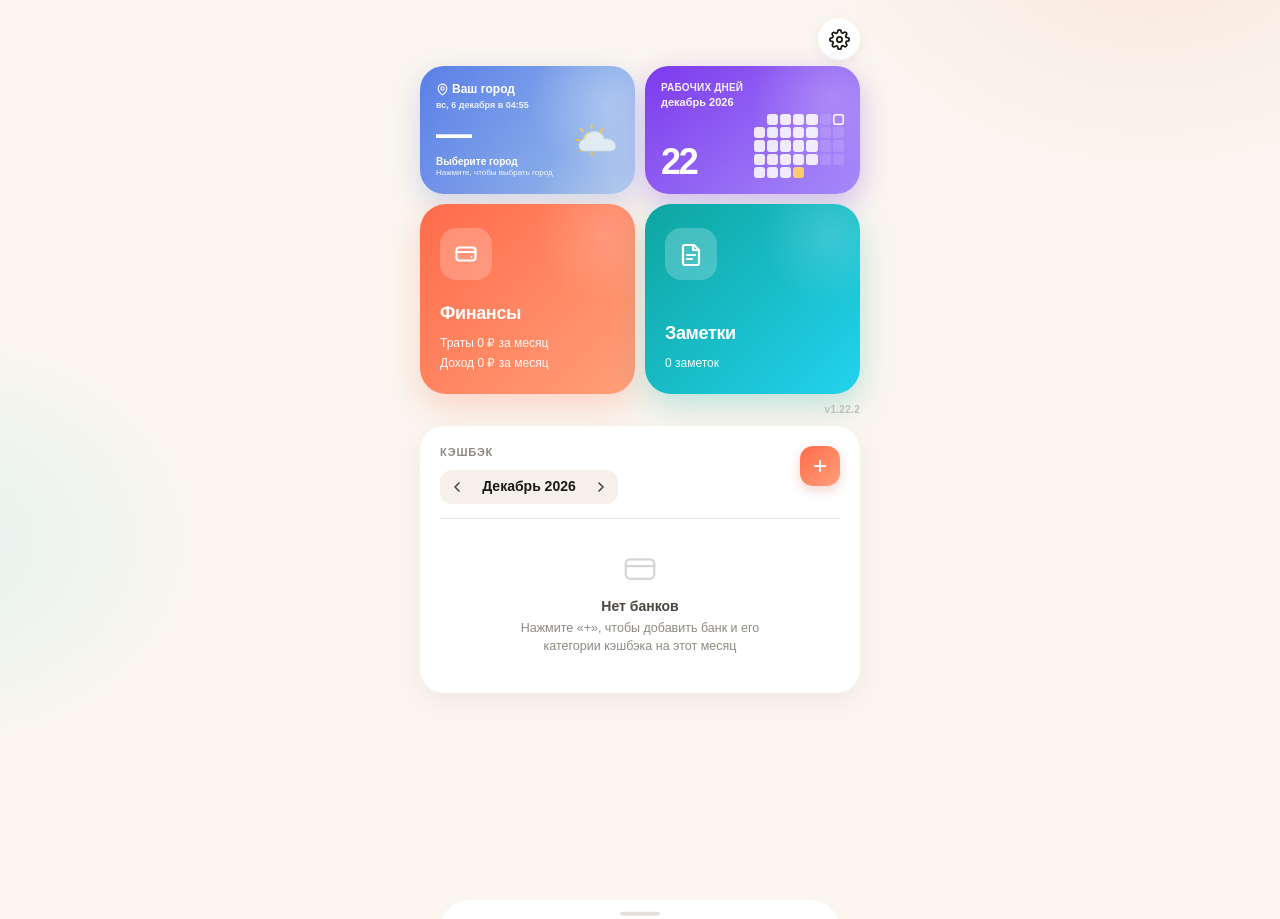
==== index.html @ 4e94fa94 "Переключать размер карточки одной кнопкой" ====
<!DOCTYPE html>
<html lang="ru">
<head>
  <meta charset="UTF-8">
  <link rel="stylesheet" href="app-access.css">
  <script src="app-access.js"></script>
  <meta name="viewport" content="width=device-width, initial-scale=1.0">
  <meta name="theme-color" content="#F6F3EE">
  <script>
    (function () {
      try {
        if (localStorage.getItem('expense-tracker-theme') === 'dark') {
          document.documentElement.setAttribute('data-theme', 'dark');
          var meta = document.querySelector('meta[name="theme-color"]');
          if (meta) {
            meta.setAttribute('content', '#141311');
          }
        }
      } catch (error) {}
    })();
  </script>
  <meta name="apple-mobile-web-app-capable" content="yes">
  <meta name="apple-mobile-web-app-status-bar-style" content="default">
  <meta name="apple-mobile-web-app-title" content="Расходы">
  <meta
    name="description"
    content="Локальный офлайн-трекер доходов и расходов: категории, статистика, быстрые шаблоны и резервные копии."
  >
  <title>Мои расходы</title>
  <link rel="icon" href="./icons/icon.svg" type="image/svg+xml">
  <link rel="icon" href="./icons/icon-192.png" type="image/png" sizes="192x192">
  <link rel="apple-touch-icon" href="./icons/apple-touch-icon.png">
  <link rel="manifest" href="./manifest.json">
  <link rel="stylesheet" href="styles.css">
  <link rel="stylesheet" href="styles-modern.css">
  <link rel="stylesheet" href="styles-preview.css">
  <link rel="stylesheet" href="weather.css">
  <link rel="stylesheet" href="notes.css">
  <link rel="stylesheet" href="cashback.css">
  <link rel="stylesheet" href="calendar.css">
  <link rel="stylesheet" href="update-banner.css">
  <script src="ru-work-calendar.js" defer></script>
  <script src="weather.js" defer></script>
  <script src="app.js" defer></script>
  <script src="notes.js" defer></script>
  <script src="cashback.js" defer></script>
  <script src="calendar.js" defer></script>
  <script src="update-banner.js" defer></script>
</head>
<body>
  <svg class="svg-sprite" aria-hidden="true" focusable="false">
    <symbol id="i-home" viewBox="0 0 24 24">
      <path d="M3 10.8 12 3l9 7.8"/>
      <path d="M5.5 9.5V20h13V9.5"/>
      <path d="M9.5 20v-5.5h5V20"/>
    </symbol>
    <symbol id="i-list" viewBox="0 0 24 24">
      <path d="M9 6h11M9 12h11M9 18h11"/>
      <path d="M4 6h.01M4 12h.01M4 18h.01"/>
    </symbol>
    <symbol id="i-chart" viewBox="0 0 24 24">
      <path d="M3 20V12M9 20V5M15 20v-8M21 20H3"/>
    </symbol>
    <symbol id="i-settings" viewBox="0 0 24 24">
      <path d="M4 7h16M4 17h16"/>
      <circle cx="9" cy="7" r="2.3"/>
      <circle cx="15" cy="17" r="2.3"/>
    </symbol>
    <symbol id="i-pencil" viewBox="0 0 24 24">
      <path d="M4 20h4L18.5 9.5a2.83 2.83 0 0 0-4-4L4 16v4Z"/>
      <path d="m13.5 6.5 4 4"/>
    </symbol>
    <symbol id="i-trash" viewBox="0 0 24 24">
      <path d="M4 7h16M9 7V5h6v2M6.5 7 7.5 20h9L17.5 7"/>
      <path d="M10 11v5M14 11v5"/>
    </symbol>
    <symbol id="i-plus" viewBox="0 0 24 24">
      <path d="M12 5v14M5 12h14"/>
    </symbol>
    <symbol id="i-x" viewBox="0 0 24 24">
      <path d="m6 6 12 12M18 6 6 18"/>
    </symbol>
    <symbol id="i-check" viewBox="0 0 24 24">
      <path d="m5 12 4 4L19 6"/>
    </symbol>
    <symbol id="i-download" viewBox="0 0 24 24">
      <path d="M12 4v11M7 10l5 5 5-5M5 20h14"/>
    </symbol>
    <symbol id="i-upload" viewBox="0 0 24 24">
      <path d="M12 20V9M7 14l5-5 5 5M5 4h14"/>
    </symbol>
    <symbol id="i-code" viewBox="0 0 24 24">
      <path d="m8 8-3 4 3 4M16 8l3 4-3 4M13 6l-2 12"/>
    </symbol>
    <symbol id="i-sheet" viewBox="0 0 24 24">
      <rect x="4" y="4" width="16" height="16" rx="2"/>
      <path d="M4 10h16M10 4v16"/>
    </symbol>
    <symbol id="i-document" viewBox="0 0 24 24">
      <path d="M14 3H6.5A1.5 1.5 0 0 0 5 4.5v15A1.5 1.5 0 0 0 6.5 21h11a1.5 1.5 0 0 0 1.5-1.5V8l-5-5Z"/>
      <path d="M14 3v5h5M8.5 13h7M8.5 17h5"/>
    </symbol>
    <symbol id="i-sliders" viewBox="0 0 24 24">
      <path d="M4 7h16M4 17h16"/>
      <circle cx="9" cy="7" r="2.1"/>
      <circle cx="16" cy="17" r="2.1"/>
    </symbol>
    <symbol id="i-tags" viewBox="0 0 24 24">
      <path d="M3 11V4.5A1.5 1.5 0 0 1 4.5 3H11l10 10-8 8L3 11Z"/>
      <circle cx="7.5" cy="7.5" r="1.1"/>
    </symbol>
    <symbol id="i-zap" viewBox="0 0 24 24">
      <path d="m13 2-8 12h6l-1 8 8-12h-6l1-8Z"/>
    </symbol>
    <symbol id="i-shield" viewBox="0 0 24 24">
      <path d="M12 3 5 6v5c0 4.6 3 8.3 7 10 4-1.7 7-5.4 7-10V6l-7-3Z"/>
      <path d="m9 12 2 2 4-4"/>
    </symbol>
    <symbol id="i-scale" viewBox="0 0 24 24">
      <path d="M12 4v16M7 20h10M5 7h14"/>
      <path d="M5 7 2.5 13h5L5 7ZM19 7l-2.5 6h5L19 7Z"/>
    </symbol>
    <symbol id="i-arrow-right" viewBox="0 0 24 24">
      <path d="M5 12h14M14 7l5 5-5 5"/>
    </symbol>
    <symbol id="i-chevron-up" viewBox="0 0 24 24">
      <path d="m6 15 6-6 6 6"/>
    </symbol>
    <symbol id="i-chevron-down" viewBox="0 0 24 24">
      <path d="m6 9 6 6 6-6"/>
    </symbol>
    <symbol id="i-power" viewBox="0 0 24 24">
      <path d="M12 3v9M6.3 6.4a8 8 0 1 0 11.4 0"/>
    </symbol>
    <symbol id="i-fingerprint" viewBox="0 0 24 24">
      <path d="M12 11a3 3 0 0 0-3 3v2"/>
      <path d="M12 6a8 8 0 0 0-8 8"/>
      <path d="M20 14a8 8 0 0 0-4-6.9"/>
      <path d="M15 21a12 12 0 0 0 .5-3 3.5 3.5 0 0 0-7 0c0 1 .1 2 .4 3"/>
      <path d="M4.6 9A9 9 0 0 1 18 7.3"/>
    </symbol>
    <symbol id="i-search" viewBox="0 0 24 24">
      <circle cx="10.5" cy="10.5" r="6.5"/>
      <path d="m16 16 4 4"/>
    </symbol>
    <symbol id="i-calendar" viewBox="0 0 24 24">
      <rect x="3" y="5" width="18" height="16" rx="3"/>
      <path d="M8 3v4M16 3v4M3 10h18"/>
    </symbol>
  </svg>

  <div id="app" class="app">
    <section data-tab="hub" class="tab-panel hub-screen" id="tab-hub" aria-label="Общий хаб">
      <div class="hub-wrap">
        <div class="hub-topbar">
          <button class="hub-settings-btn" id="hubSettingsBtn" type="button" aria-label="Настройки" title="Настройки">
            <svg viewBox="0 0 24 24" fill="none" stroke="currentColor" stroke-width="2" stroke-linecap="round" stroke-linejoin="round">
              <circle cx="12" cy="12" r="3"/>
              <path d="M19.4 15a1.65 1.65 0 0 0 .33 1.82l.06.06a2 2 0 1 1-2.83 2.83l-.06-.06a1.65 1.65 0 0 0-1.82-.33 1.65 1.65 0 0 0-1 1.51V21a2 2 0 1 1-4 0v-.09a1.65 1.65 0 0 0-1-1.51 1.65 1.65 0 0 0-1.82.33l-.06.06a2 2 0 1 1-2.83-2.83l.06-.06a1.65 1.65 0 0 0 .33-1.82 1.65 1.65 0 0 0-1.51-1H3a2 2 0 1 1 0-4h.09a1.65 1.65 0 0 0 1.51-1 1.65 1.65 0 0 0-.33-1.82l-.06-.06a2 2 0 1 1 2.83-2.83l.06.06a1.65 1.65 0 0 0 1.82.33h.01a1.65 1.65 0 0 0 1-1.51V3a2 2 0 1 1 4 0v.09a1.65 1.65 0 0 0 1 1.51h.01a1.65 1.65 0 0 0 1.82-.33l.06-.06a2 2 0 1 1 2.83 2.83l-.06.06a1.65 1.65 0 0 0-.33 1.82v.01a1.65 1.65 0 0 0 1.51 1H21a2 2 0 1 1 0 4h-.09a1.65 1.65 0 0 0-1.51 1z"/>
            </svg>
          </button>
        </div>

        <div class="hub-bento hub-widgets" aria-label="Виджеты">
          <div id="hub-weather" class="hub-weather" data-card-id="widget-weather" data-card-name="Виджет «Погода»" role="button" tabindex="0" aria-haspopup="dialog" aria-label="Погода. Выбрать местоположение">
            <div class="weather-heading">
              <svg class="weather-pin" viewBox="0 0 24 24" fill="none" stroke="currentColor" stroke-width="2" aria-hidden="true"><path d="M20 10c0 6-8 12-8 12S4 16 4 10a8 8 0 1 1 16 0Z"/><circle cx="12" cy="10" r="3"/></svg>
              <span id="weather-city">Выбрать город</span>
            </div>
            <div id="weather-date" class="weather-date"></div>
            <div class="weather-bottom">
              <div class="weather-reading"><div id="weather-temp" class="weather-temp">—°</div><div id="weather-condition" class="weather-condition">Настроить погоду</div></div>
              <div id="weather-icon" class="weather-icon" aria-hidden="true"></div>
            </div>
            <span id="weather-status" class="weather-status" role="status"></span>
          </div>
        <div
          class="hub-widget"
          id="hub-widget"
          data-card-id="widget-days"
          data-card-name="Виджет «Рабочих дней»"
          role="button"
          tabindex="0"
          aria-haspopup="dialog"
          aria-label="Рабочие дни. Открыть календарь событий"
          title="Открыть календарь"
          aria-live="polite"
        >
          <div class="hub-widget-head">
            <div class="hub-widget-lbl">Рабочих дней</div>
            <div id="hub-widget-month" class="hub-widget-month">октябрь 2026</div>
          </div>
          <div class="hub-widget-body">
            <div id="hub-widget-count" class="hub-widget-num">22</div>
            <div id="hub-widget-calendar" class="hub-cal-grid" aria-hidden="true"></div>
          </div>
        </div>

        </div>

        <div class="hub-bento hub-apps" aria-label="Приложения">
          <button id="hub-finance" class="hub-app hub-app-finance" type="button" data-card-id="app-finance" data-card-name="Приложение «Финансы»" aria-label="Открыть приложение Финансы">
            <div class="hub-app-icon">
              <svg viewBox="0 0 24 24" fill="none" stroke-width="2.2" stroke-linecap="round" stroke-linejoin="round">
                <rect x="2.5" y="5.5" width="19" height="13" rx="3"/>
                <path d="M2.5 10h19"/>
                <circle cx="17.5" cy="15" r="1" fill="currentColor" stroke="none"/>
              </svg>
            </div>
            <div class="hub-app-info">
              <div class="hub-app-name">Финансы</div>
              <div class="hub-app-stat" id="hub-finance-expense">Траты — ₽ за месяц</div>
              <div class="hub-app-stat" id="hub-finance-income">Доход — ₽ за месяц</div>
            </div>
          </button>

          <button id="hub-notes" class="hub-app hub-app-notes" type="button" data-card-id="app-notes" data-card-name="Приложение «Заметки»" aria-label="Открыть приложение Заметки">
            <div class="hub-app-icon">
              <svg viewBox="0 0 24 24" fill="none" stroke-width="2.2" stroke-linecap="round" stroke-linejoin="round">
                <path d="M6 3h9l5 5v13a2 2 0 0 1-2 2H6a2 2 0 0 1-2-2V5a2 2 0 0 1 2-2z"/>
                <path d="M14 3v5h5"/>
                <path d="M8 13h8M8 17h5"/>
              </svg>
            </div>
            <div class="hub-app-info">
              <div class="hub-app-name">Заметки</div>
              <div class="hub-app-stat" id="hub-notes-stat">0 заметок</div>
            </div>
          </button>
        </div>

        <div class="hub-version" id="hub-version">v1.22.2</div>

        <section class="cashback-widget" id="cashbackWidget" data-card-id="widget-cashback" data-card-name="Виджет «Кэшбэк»" aria-labelledby="cashbackTitle">
          <div class="cb-head">
            <div class="cb-head-left">
              <h2 class="cb-lbl" id="cashbackTitle">Кэшбэк</h2>
              <div class="cb-month-nav">
                <button class="cb-month-btn" type="button" id="cbPrevMonth" aria-label="Предыдущий месяц">
                  <svg viewBox="0 0 24 24"><path d="M15 18l-6-6 6-6"/></svg>
                </button>
                <div class="cb-month" id="cbMonthLabel" aria-live="polite">Октябрь 2026</div>
                <button class="cb-month-btn" type="button" id="cbNextMonth" aria-label="Следующий месяц">
                  <svg viewBox="0 0 24 24"><path d="M9 18l6-6-6-6"/></svg>
                </button>
              </div>
            </div>
            <button class="cb-add-btn" type="button" id="cbAddBank" aria-label="Добавить банк" title="Добавить банк">
              <svg viewBox="0 0 24 24"><line x1="12" y1="5" x2="12" y2="19"/><line x1="5" y1="12" x2="19" y2="12"/></svg>
            </button>
          </div>
          <div class="cb-list" id="cbList"></div>
        </section>
      </div>
    </section>

    <header class="sticky-top">
      <div class="ph">
        <button
          id="finance-exit"
          class="hub-back"
          type="button"
          aria-label="Вернуться в хаб"
          title="В хаб"
        >
          <svg class="icon" aria-hidden="true" focusable="false"><use href="#i-arrow-right"></use></svg>
        </button>
        <div class="ph-copy">
          <div class="ph-date" id="header-date">Сегодня</div>
          <h1 class="ph-title" id="view-title">Мои расходы</h1>
        </div>
        <button
          id="header-avatar"
          class="avatar"
          type="button"
          aria-label="Открыть настройки"
          title="Настройки"
        >₽</button>
      </div>

      <nav class="fnav" aria-label="Основная навигация">
        <button type="button" class="fnav-button is-active" data-tab-target="home" aria-current="page">
          <svg viewBox="0 0 24 24"><path d="M3 9l9-7 9 7v11a2 2 0 0 1-2 2H5a2 2 0 0 1-2-2z"/><polyline points="9 22 9 12 15 12 15 22"/></svg>
          Главная
        </button>
        <button type="button" class="fnav-button" data-tab-target="history">
          <svg viewBox="0 0 24 24"><circle cx="12" cy="12" r="10"/><polyline points="12 6 12 12 16 14"/></svg>
          История
        </button>
        <button type="button" class="fnav-button" data-tab-target="stats">
          <svg viewBox="0 0 24 24"><path d="M5 20V10M12 20V4M19 20v-6"/></svg>
          Статистика
        </button>
        <button type="button" class="fnav-button" data-tab-target="settings">
          <svg viewBox="0 0 24 24"><path d="M4 4h6v6H4zM14 4h6v6h-6zM4 14h6v6H4zM14 14h6v6h-6z"/></svg>
          Категории
        </button>
      </nav>
    </header>

    <nav class="bottom-nav" aria-label="Основная навигация">
      <button class="nav-btn is-active" id="nav-home" data-tab-target="home" aria-current="page">
        <svg viewBox="0 0 24 24"><path d="M3 9l9-7 9 7v11a2 2 0 0 1-2 2H5a2 2 0 0 1-2-2z"/><polyline points="9 22 9 12 15 12 15 22"/></svg>
        Главная
      </button>
      <button class="nav-btn" id="nav-history" data-tab-target="history">
        <svg viewBox="0 0 24 24"><circle cx="12" cy="12" r="10"/><polyline points="12 6 12 12 16 14"/></svg>
        История
      </button>
      <button class="nav-btn" id="nav-stats" data-tab-target="stats">
        <svg viewBox="0 0 24 24"><path d="M5 20V10M12 20V4M19 20v-6"/></svg>
        Статистика
      </button>
      <button class="nav-btn" id="nav-categories" data-tab-target="settings">
        <svg viewBox="0 0 24 24"><path d="M4 4h6v6H4zM14 4h6v6h-6zM4 14h6v6H4zM14 14h6v6h-6z"/></svg>
        Категории
      </button>
    </nav>

    <p id="app-error" class="app-error" role="alert" hidden></p>

    <main class="views">
      <section data-tab="home" class="tab-panel" id="tab-home">
        <section id="backup-banner" class="backup-banner" aria-label="Напоминание о резервной копии" hidden>
          <p id="backup-banner-text" class="backup-banner-text"></p>
          <div class="backup-banner-actions">
            <button
              id="backup-banner-export"
              class="icon-button icon-button--compact backup-banner-export"
              type="button"
              aria-label="Экспорт JSON"
              title="Экспорт JSON"
              data-tooltip="Экспорт JSON"
            >
              <svg class="icon" aria-hidden="true" focusable="false"><use href="#i-download"></use></svg>
            </button>
            <button
              id="backup-banner-hide"
              class="icon-button icon-button--compact backup-banner-close"
              type="button"
              aria-label="Скрыть до завтра"
              title="Скрыть до завтра"
              data-tooltip="Скрыть до завтра"
            >
              <svg class="icon" aria-hidden="true" focusable="false"><use href="#i-x"></use></svg>
            </button>
          </div>
        </section>

        <section id="spend-nudge" class="spend-nudge" aria-label="Напоминание внести траты" hidden>
          <p id="spend-nudge-text" class="spend-nudge-text"></p>
          <div class="spend-nudge-actions">
            <button
              id="spend-nudge-open"
              class="icon-button icon-button--compact icon-button--soft spend-nudge-open"
              type="button"
              aria-label="Открыть форму"
              title="Открыть форму"
              data-tooltip="Открыть форму"
            >
              <svg class="icon" aria-hidden="true" focusable="false"><use href="#i-plus"></use></svg>
            </button>
            <button
              id="spend-nudge-hide"
              class="icon-button icon-button--compact spend-nudge-hide"
              type="button"
              aria-label="Скрыть на сегодня"
              title="Скрыть на сегодня"
              data-tooltip="Скрыть на сегодня"
            >
              <svg class="icon" aria-hidden="true" focusable="false"><use href="#i-x"></use></svg>
            </button>
          </div>
        </section>

        <section class="hero home-balance" aria-labelledby="balance-title" aria-live="polite">
          <div class="hero-top">
            <span id="balance-title" class="hero-lbl">Текущий баланс</span>
            <button
              id="edit-balance"
              class="hero-edit"
              type="button"
              aria-label="Изменить начальный баланс"
              title="Изменить начальный баланс"
            >
              <svg viewBox="0 0 24 24" fill="none" stroke="currentColor" stroke-width="2.5" stroke-linecap="round" stroke-linejoin="round" style="width:12px;height:12px"><path d="M12 20h9"></path><path d="M16.5 3.5a2.121 2.121 0 0 1 3 3L7 19l-4 1 1-4L16.5 3.5z"></path></svg>
              Задать
            </button>
          </div>
          <strong id="balance-value" class="hero-num">0 <span class="cur">₽</span></strong>
          <p id="balance-hint" class="hero-hint">Задайте начальный баланс</p>
          <div id="today-line" class="hero-trend"></div>
          <div class="balance-split">
            <div class="split-item">
              <div class="lbl">Доход</div>
              <div class="val" id="balance-income">+0 ₽</div>
            </div>
            <div class="split-item">
              <div class="lbl">Расход</div>
              <div class="val" id="balance-expense">−0 ₽</div>
            </div>
          </div>
        </section>

        <div class="metrics" aria-label="Показатели месяца">
          <button
            class="metric primary"
            id="metric-expenses-card"
            type="button"
            aria-label="Открыть анализ расходов"
          >
            <span class="metric-lbl">Расходы</span>
            <strong class="metric-val" id="metric-expenses-value">0 ₽</strong>
            <span class="metric-sub" id="metric-expenses-sub">за этот месяц</span>
          </button>

          <button
            class="metric dark"
            id="metric-income-card"
            type="button"
            aria-label="Открыть анализ доходов"
          >
            <span class="metric-lbl">Доходы</span>
            <strong class="metric-val" id="metric-income-value">0 ₽</strong>
            <span class="metric-sub">за этот месяц</span>
          </button>
        </div>

        <section class="quick-templates-section" aria-labelledby="quick-templates-title">
          <div class="feed-head">
            <h2 id="quick-templates-title">Быстрый ввод</h2>
          </div>
          <div class="quick-templates-wrap">
            <div
              id="quick-templates"
              class="quick-templates"
              aria-label="Быстрые шаблоны"
            ></div>
            <button
              id="quick-template-manage"
              class="quick-template-manage"
              type="button"
              aria-label="Управление шаблонами"
              title="Управление шаблонами"
              data-tooltip="Управление шаблонами"
              hidden
            >
              <svg class="icon" aria-hidden="true" focusable="false"><use href="#i-sliders"></use></svg>
            </button>
          </div>
        </section>

        <section id="home-last-operations" class="home-last" aria-labelledby="home-last-title" hidden>
          <div class="feed-head">
            <h2 id="home-last-title">Последние</h2>
            <button
              id="home-show-all"
              class="link-button"
              type="button"
            >Все →</button>
          </div>
          <div id="home-last-list" class="home-last-list"></div>
        </section>
      </section>

      <section data-tab="history" class="tab-panel" id="tab-history" hidden>
        <div class="history-toolbar">
          <div class="search" role="search">
            <svg class="icon" aria-hidden="true" focusable="false"><use href="#i-search"></use></svg>
            <input
              id="expense-search"
              type="search"
              placeholder="Поиск по операциям"
              aria-label="Поиск по операциям"
              autocomplete="off"
            >
          </div>

          <div class="history-filterbar">
            <div class="filters" role="group" aria-label="Тип операций">
              <button type="button" class="filter is-active" data-history-type="all" aria-pressed="true">Все</button>
              <button type="button" class="filter" data-history-type="expense" aria-pressed="false">Расходы</button>
              <button type="button" class="filter" data-history-type="income" aria-pressed="false">Доходы</button>
            </div>

            <details class="history-more">
              <summary class="filter filter--more">
                <svg class="icon" aria-hidden="true" focusable="false"><use href="#i-sliders"></use></svg>
                <span>Фильтры</span>
              </summary>
              <div class="history-more-body">
                <div class="field">
                  <label for="category-filter">Категория</label>
                  <select id="category-filter">
                    <option value="">Все категории</option>
                  </select>
                </div>
                <div class="field">
                  <label for="expense-sort">Сортировка</label>
                  <select id="expense-sort">
                    <option value="date-desc" selected>Сначала новые</option>
                    <option value="date-asc">Сначала старые</option>
                    <option value="amount-desc">Сумма: по убыванию</option>
                    <option value="amount-asc">Сумма: по возрастанию</option>
                  </select>
                </div>
              </div>
            </details>
          </div>
        </div>

        <div class="month-nav">
          <button class="month-btn" type="button" onclick="changeMonth(-1)" aria-label="Предыдущий месяц">
            <svg viewBox="0 0 24 24" fill="none" stroke="currentColor" stroke-width="2.5" stroke-linecap="round"><path d="M15 6l-6 6 6 6"/></svg>
          </button>
          <div class="month-lbl" id="history-month-label">Октябрь 2026</div>
          <button class="month-btn" type="button" onclick="changeMonth(1)" aria-label="Следующий месяц">
            <svg viewBox="0 0 24 24" fill="none" stroke="currentColor" stroke-width="2.5" stroke-linecap="round"><path d="M9 6l6 6-6 6"/></svg>
          </button>
        </div>

        <p id="empty-state" class="empty-state">Пока нет операций. Нажмите «+», чтобы добавить первую.</p>
        <div id="expense-list" class="expense-list"></div>
      </section>

      <section data-tab="stats" class="tab-panel" id="tab-stats" hidden>
        <p id="stats-tab-empty" class="empty-state" hidden>
          Нет данных. Добавьте операции на вкладке «Обзор».
        </p>

        <div id="stats-period-controls" class="stats-controls">
          <div class="stats-period-row">
            <div id="period-tabs" class="filters period-tabs stats-tabs" role="tablist" aria-label="Период статистики">
              <button
                type="button"
                class="filter period-tab stats-tab"
                data-period="week"
                role="tab"
                aria-selected="false"
                aria-controls="stats-panel"
              >Неделя</button>
              <button
                type="button"
                class="filter period-tab is-active"
                data-period="month"
                role="tab"
                aria-selected="true"
                aria-controls="stats-panel"
              >Месяц</button>
              <button
                type="button"
                class="filter period-tab stats-tab"
                data-period="year"
                role="tab"
                aria-selected="false"
                aria-controls="stats-panel"
              >Год</button>
              <button
                type="button"
                class="filter period-tab stats-tab"
                data-period="all"
                role="tab"
                aria-selected="false"
                aria-controls="stats-panel"
              >Всё</button>
            </div>

            <details class="custom-period-details history-more">
              <summary class="filter filter--more">
                <svg class="icon" aria-hidden="true" focusable="false"><use href="#i-calendar"></use></svg>
                <span>Свой период</span>
              </summary>

              <div class="history-more-body period-custom" aria-label="Произвольный период статистики">
                <label class="period-date-field">
                  <span>С</span>
                  <input id="custom-from" type="date" aria-label="Начало периода">
                </label>
                <label class="period-date-field">
                  <span>По</span>
                  <input id="custom-to" type="date" aria-label="Конец периода">
                </label>
                <div class="period-custom-actions">
                  <button id="custom-apply" class="secondary-button period-custom-button" type="button">Применить</button>
                  <button id="custom-reset" class="secondary-button period-custom-button" type="button">Сбросить</button>
                </div>
                <p id="custom-range-error" class="period-custom-error" role="alert" hidden></p>
              </div>
            </details>
          </div>
          <p id="stats-period-label" class="stats-period-label" hidden></p>
        </div>

        <div id="stats-panel" class="stats-panel" role="tabpanel" aria-label="Статистика за выбранный период">
          <section class="stats-hero" aria-live="polite">
            <div class="stats-lbl">Расходы за период</div>
            <div class="stats-num"><strong id="stats-expense">0 ₽</strong></div>
          </section>

          <div class="stats-mini-grid">
            <div class="stat-mini">
              <span class="metric-lbl">Доходы</span>
              <strong id="stats-income" class="stat-mini-value is-income">0 ₽</strong>
            </div>
            <div class="stat-mini">
              <span class="metric-lbl">Чистый поток</span>
              <strong id="stats-net" class="stat-mini-value is-income">0 ₽</strong>
            </div>
            <div class="stat-mini">
              <span class="metric-lbl">Средний день</span>
              <strong id="stats-avg" class="stat-mini-value">0 ₽</strong>
            </div>
            <div class="stat-mini stat-mini--forecast">
              <div id="month-forecast" class="month-forecast" hidden></div>
            </div>
          </div>

          <div class="chart-card">
            <div class="chart-title" id="bar-chart-title">Динамика за неделю</div>
            <div class="bar-chart" id="bar-chart"></div>
            <div class="chart-legend" aria-label="Легенда графика">
              <span class="chart-legend-item">
                <span class="chart-legend-swatch chart-legend-swatch--income" aria-hidden="true"></span>
                Доход
              </span>
              <span class="chart-legend-item">
                <span class="chart-legend-swatch chart-legend-swatch--expense" aria-hidden="true"></span>
                Расход
              </span>
            </div>
          </div>

          <div class="chart-card">
            <div class="chart-title">Расходы по категориям</div>
            <div class="pie-chart" id="pie-chart">
              <div class="pie-center">
                <div class="pie-center-lbl">Всего</div>
                <div class="pie-center-val" id="pie-total">0 ₽</div>
              </div>
            </div>
            <div class="pie-legend" id="pie-legend"></div>
          </div>

          <div class="stats-card stats-alltime" aria-live="polite">
            <h2 class="card-title">Итого за всё время</h2>
            <div class="total-row">
              <span class="total-label">Всего расходов</span>
              <strong id="total-expense" class="total-row-value is-expense">0 ₽</strong>
            </div>
            <div class="total-row">
              <span class="total-label">Всего доходов</span>
              <strong id="total-income" class="total-row-value is-income">0 ₽</strong>
            </div>
            <div class="total-row">
              <span class="total-label">Чистый поток</span>
              <strong id="total-net" class="total-row-value is-income">0 ₽</strong>
            </div>
          </div>

          <div class="stats-card stats-card--chart stats-card--balance">
            <h2 id="balance-chart-title" class="card-title">Баланс по дням</h2>
            <div id="stats-balance-chart" class="stats-chart stats-chart--balance"></div>
          </div>

          <div id="stats-comparison" class="stats-card stats-card--comparison" hidden></div>

          <div class="stats-card stats-card--categories">
            <div class="card-head">
              <h2 class="card-title">По категориям</h2>
            </div>

            <div id="stats-expense-group" class="stats-category-group" hidden>
              <h3 class="stats-label stats-label--expense">Расходы</h3>
              <ul id="stats-expense-categories" class="stats-categories"></ul>
            </div>

            <div id="stats-income-group" class="stats-category-group" hidden>
              <h3 class="stats-label stats-label--income">Доходы</h3>
              <ul id="stats-income-categories" class="stats-categories"></ul>
            </div>

            <p id="stats-empty" class="stats-empty">Нет данных за период</p>
          </div>
        </div>
      </section>

      <section data-tab="settings" class="tab-panel" id="tab-settings" hidden>
        <div class="settings-list">
          <section class="set-group" aria-labelledby="settings-balance-title">
            <h2 id="settings-balance-title" class="set-lbl">Финансы</h2>

            <div class="set set--split">
              <span class="set-ic" style="background:#FFE8E2" aria-hidden="true">💰</span>
              <button id="edit-initial-balance" class="set-main" type="button">
                <span class="set-name">Начальный баланс</span>
                <span class="set-sub">Стартовый остаток</span>
              </button>
              <strong id="initial-balance-value" class="set-val">0 ₽</strong>
              <button
                id="reconcile-balance"
                class="set-action"
                type="button"
                aria-label="Сверить баланс с реальностью"
                title="Сверить баланс"
              >
                <svg class="icon" aria-hidden="true" focusable="false"><use href="#i-scale"></use></svg>
              </button>
            </div>

            <button id="manage-categories" class="set" type="button">
              <span class="set-ic" style="background:#E6DEFF" aria-hidden="true">🏷️</span>
              <span class="set-body">
                <span class="set-name">Категории</span>
                <span class="set-sub">Расходы и доходы</span>
              </span>
              <span class="set-chev" aria-hidden="true">›</span>
            </button>

            <button id="manage-quick-templates" class="set" type="button">
              <span class="set-ic" style="background:#D6F5DF" aria-hidden="true">⚡</span>
              <span class="set-body">
                <span class="set-name">Быстрые шаблоны</span>
                <span class="set-sub">Частые операции в один тап</span>
              </span>
              <span class="set-chev" aria-hidden="true">›</span>
            </button>
          </section>

          <section class="set-group" aria-labelledby="settings-security-title">
            <h2 id="settings-security-title" class="set-lbl">Безопасность</h2>
            <button id="manage-security" class="set" type="button">
              <span class="set-ic" style="background:#FFE2CC" aria-hidden="true">🔒</span>
              <span class="set-body">
                <span class="set-name">PIN и биометрия</span>
                <span class="set-sub">Защита приложения при входе</span>
              </span>
              <span class="set-chev" aria-hidden="true">›</span>
            </button>
          </section>

          <section class="set-group" aria-labelledby="backup-title">
            <h2 id="backup-title" class="set-lbl">Данные</h2>
            <p class="backup-status" aria-live="polite">
              Последняя копия: <strong id="last-backup-value">никогда</strong>
            </p>

            <button id="export-json" class="set" type="button">
              <span class="set-ic" style="background:#E6DEFF" aria-hidden="true">
                <svg class="icon" aria-hidden="true" focusable="false"><use href="#i-code"></use></svg>
              </span>
              <span class="set-body">
                <span class="set-name">Экспорт JSON</span>
                <span class="set-sub">Полная резервная копия</span>
              </span>
              <span class="set-chev" aria-hidden="true">›</span>
            </button>

            <button id="export-csv" class="set" type="button">
              <span class="set-ic" style="background:#D6F5DF" aria-hidden="true">
                <svg class="icon" aria-hidden="true" focusable="false"><use href="#i-sheet"></use></svg>
              </span>
              <span class="set-body">
                <span class="set-name">Экспорт CSV</span>
                <span class="set-sub">Таблица для Excel</span>
              </span>
              <span class="set-chev" aria-hidden="true">›</span>
            </button>

            <button id="report-pdf" class="set" type="button">
              <span class="set-ic" style="background:#FFF2CC" aria-hidden="true">
                <svg class="icon" aria-hidden="true" focusable="false"><use href="#i-document"></use></svg>
              </span>
              <span class="set-body">
                <span class="set-name">Отчёт PDF</span>
                <span class="set-sub">Печать или сохранение</span>
              </span>
              <span class="set-chev" aria-hidden="true">›</span>
            </button>

            <button id="import-json" class="set" type="button">
              <span class="set-ic" style="background:#D6E6FF" aria-hidden="true">
                <svg class="icon" aria-hidden="true" focusable="false"><use href="#i-upload"></use></svg>
              </span>
              <span class="set-body">
                <span class="set-name">Импорт JSON</span>
                <span class="set-sub">Заменить все текущие данные</span>
              </span>
              <span class="set-chev" aria-hidden="true">›</span>
            </button>

            <input
              id="import-file"
              type="file"
              accept="application/json,.json"
              hidden
            >
          </section>

          <section class="set-group" aria-labelledby="notes-settings-title">
            <h2 id="notes-settings-title" class="set-lbl">Заметки</h2>

            <button id="notes-export" class="set" type="button">
              <span class="set-ic" style="background:#FFF2CC" aria-hidden="true">📝</span>
              <span class="set-body">
                <span class="set-name">Экспорт заметок</span>
                <span class="set-sub">Резервная копия JSON</span>
              </span>
              <span class="set-chev" aria-hidden="true">›</span>
            </button>

            <button id="notes-import" class="set" type="button">
              <span class="set-ic" style="background:#D6F5DF" aria-hidden="true">📥</span>
              <span class="set-body">
                <span class="set-name">Импорт заметок</span>
                <span class="set-sub">Добавить из файла</span>
              </span>
              <span class="set-chev" aria-hidden="true">›</span>
            </button>

            <input
              id="notes-import-file"
              type="file"
              accept="application/json,.json"
              hidden
            >
          </section>

          <section class="set-group" aria-labelledby="settings-about-title">
            <h2 id="settings-about-title" class="set-lbl">О приложении</h2>
            <div class="set set--static">
              <span class="set-ic" style="background:#FFD6DD" aria-hidden="true">₽</span>
              <span class="set-body">
                <span class="set-name">Мои расходы</span>
                <span class="set-sub">Локальный офлайн-трекер · версия 1.0</span>
              </span>
            </div>
            <p class="settings-note">Данные хранятся только на этом устройстве.</p>
          </section>
        </div>
      </section>

    </main>
  </div>

  <button class="fab" id="fab" type="button" aria-label="Добавить операцию" title="Добавить операцию">
    <svg viewBox="0 0 24 24" aria-hidden="true" focusable="false"><path d="M12 5v14M5 12h14"/></svg>
  </button>

  <div id="operation-modal" class="modal-overlay operation-overlay" hidden>
    <div
      class="modal-card compose-card"
      role="dialog"
      aria-modal="true"
      aria-labelledby="form-title"
      tabindex="-1"
    >
      <form id="expense-form" novalidate>
        <div class="compose-handle" aria-hidden="true"></div>
        <div class="compose-head">
          <button
            id="operation-modal-close"
            class="close-btn"
            type="button"
            aria-label="Закрыть"
            title="Закрыть"
          >
            <svg class="icon" aria-hidden="true" focusable="false"><use href="#i-x"></use></svg>
          </button>
          <h2 id="form-title" class="compose-title">Новая операция</h2>
          <span class="compose-head-spacer" aria-hidden="true"></span>
        </div>

        <div id="type-tabs" class="seg calc-type" role="tablist" aria-label="Тип операции">
          <button
            type="button"
            class="seg-button type-button is-active"
            data-type="expense"
            role="tab"
            aria-selected="true"
          >Расход</button>
          <button
            type="button"
            class="seg-button type-button"
            data-type="income"
            role="tab"
            aria-selected="false"
          >Доход</button>
        </div>

        <div class="compose-display">
          <div id="compose-amount-display" class="compose-amt is-empty" tabindex="-1" aria-live="polite">0<span class="cur">₽</span></div>
          <div id="compose-calc-rationale" class="compose-calc-rationale" aria-hidden="true"></div>
          <div id="compose-category-display" class="compose-cat">Выберите категорию</div>
        </div>

        <div id="compose-category-pills" class="cat-scroll calc-cats" role="group" aria-label="Категория"></div>

        <div id="compose-keypad" class="keypad" aria-label="Клавиатура калькулятора">
          <button type="button" class="key" data-key="7" aria-label="7">7</button>
          <button type="button" class="key" data-key="8" aria-label="8">8</button>
          <button type="button" class="key" data-key="9" aria-label="9">9</button>
          <button type="button" class="key op" data-key="div" aria-label="Разделить">÷</button>
          <button type="button" class="key" data-key="4" aria-label="4">4</button>
          <button type="button" class="key" data-key="5" aria-label="5">5</button>
          <button type="button" class="key" data-key="6" aria-label="6">6</button>
          <button type="button" class="key op" data-key="mul" aria-label="Умножить">×</button>
          <button type="button" class="key" data-key="1" aria-label="1">1</button>
          <button type="button" class="key" data-key="2" aria-label="2">2</button>
          <button type="button" class="key" data-key="3" aria-label="3">3</button>
          <button type="button" class="key op" data-key="sub" aria-label="Вычесть">−</button>
          <button type="button" class="key" data-key="." aria-label="Десятичный разделитель">,</button>
          <button type="button" class="key" data-key="0" aria-label="0">0</button>
          <button type="button" class="key action" data-key="backspace" aria-label="Стереть последний символ">⌫</button>
          <button type="button" class="key op" data-key="add" aria-label="Прибавить">+</button>
        </div>
        <button type="submit" class="key submit" id="compose-submit" aria-label="Сохранить операцию">Сохранить</button>

        <div class="visually-hidden">
          <label for="amount">Сумма</label>
          <input
            id="amount"
            name="amount"
            type="number"
            step="0.01"
            min="0.01"
            inputmode="decimal"
            placeholder="Сумма"
            tabindex="-1"
            required
          >
          <label for="category">Категория</label>
          <select id="category" name="category" required></select>
        </div>

        <div class="compose-meta">
          <label class="compose-field" for="date">
            <span>Дата</span>
            <input id="date" name="date" type="date" required>
          </label>
          <label class="compose-field" for="note">
            <span>Заметка</span>
            <input
              id="note"
              name="note"
              type="text"
              placeholder="Необязательно"
              maxlength="120"
            >
          </label>
        </div>

        <p id="compose-error" class="form-error" role="alert" hidden></p>

        <div class="compose-actions">
          <button id="cancel-edit" class="compose-cancel" type="button" hidden>Отменить редактирование</button>
        </div>
      </form>
    </div>
  </div>

  <div id="transaction-detail-modal" class="modal-overlay" hidden>
    <div
      class="modal-card transaction-detail-card"
      role="dialog"
      aria-modal="true"
      aria-labelledby="transaction-detail-title"
      tabindex="-1"
    >
      <div class="modal-header">
        <h2 id="transaction-detail-title">Операция</h2>
        <button
          id="transaction-detail-close"
          class="icon-button icon-button--soft modal-close-button"
          type="button"
          aria-label="Закрыть"
          title="Закрыть"
        >
          <svg class="icon" aria-hidden="true" focusable="false"><use href="#i-x"></use></svg>
        </button>
      </div>

      <div class="detail-hero">
        <div id="transaction-detail-icon" class="detail-ic" aria-hidden="true"></div>
        <div id="transaction-detail-amount" class="detail-amt"></div>
        <div id="transaction-detail-meta" class="detail-meta"></div>
      </div>

      <p id="transaction-detail-note" class="detail-note" hidden></p>

      <div class="detail-actions">
        <button id="transaction-detail-edit" class="btn btn-primary" type="button">Редактировать</button>
        <button id="transaction-detail-delete" class="btn btn-danger" type="button">Удалить</button>
      </div>
    </div>
  </div>

  <div id="category-modal" class="modal-overlay" hidden>
    <div
      class="modal-card"
      role="dialog"
      aria-modal="true"
      aria-labelledby="category-modal-title"
    >
      <div class="modal-header">
        <h2 id="category-modal-title">Категории</h2>
        <button
          id="category-modal-close"
          class="icon-button icon-button--soft modal-close-button"
          type="button"
          aria-label="Закрыть"
          title="Закрыть"
          data-tooltip="Закрыть"
        >
          <svg class="icon" aria-hidden="true" focusable="false"><use href="#i-x"></use></svg>
        </button>
      </div>

      <div
        id="category-modal-tabs"
        class="period-tabs category-modal-tabs"
        role="tablist"
        aria-label="Тип категорий"
      >
        <button
          type="button"
          class="period-tab is-active"
          data-category-type="expense"
          role="tab"
          aria-selected="true"
        >Расходы</button>
        <button
          type="button"
          class="period-tab"
          data-category-type="income"
          role="tab"
          aria-selected="false"
        >Доходы</button>
      </div>

      <ul id="category-modal-list" class="category-list"></ul>
      <p id="category-modal-empty" class="category-empty" hidden>Нет категорий</p>

      <form id="category-add-form" class="category-add-form" novalidate>
        <div class="category-add-row">
          <input
            id="category-name-input"
            type="text"
            placeholder="Новая категория"
            aria-label="Новая категория"
            autocomplete="off"
          >
          <button
            class="icon-button category-add-button"
            type="submit"
            aria-label="Добавить категорию"
            title="Добавить категорию"
            data-tooltip="Добавить"
          >
            <svg class="icon" aria-hidden="true" focusable="false"><use href="#i-plus"></use></svg>
          </button>
        </div>

        <p id="category-modal-error" class="category-modal-error" role="alert" hidden></p>

        <div class="category-icon-field">
          <div class="category-icon-field-head">
            <span class="category-icon-field-label">Иконка</span>
            <span
              id="category-icon-selected-label"
              class="category-icon-field-value"
              aria-live="polite"
            >Другое</span>
          </div>
          <div
            id="category-icon-picker"
            class="category-icon-picker"
            role="group"
            aria-label="Иконка новой категории"
          ></div>
        </div>
      </form>
    </div>
  </div>

  <div id="quick-template-modal" class="modal-overlay" hidden>
    <div
      class="modal-card quick-template-modal-card"
      role="dialog"
      aria-modal="true"
      aria-labelledby="quick-template-modal-title"
    >
      <div class="modal-header">
        <h2 id="quick-template-modal-title">Шаблоны быстрых трат</h2>
        <button
          id="quick-template-modal-close"
          class="icon-button icon-button--soft modal-close-button"
          type="button"
          aria-label="Закрыть"
          title="Закрыть"
          data-tooltip="Закрыть"
        >
          <svg class="icon" aria-hidden="true" focusable="false"><use href="#i-x"></use></svg>
        </button>
      </div>

      <ul id="quick-template-list" class="quick-template-list"></ul>
      <p id="quick-template-empty" class="quick-template-empty" hidden>Нет шаблонов</p>

      <form id="quick-template-form" class="quick-template-form" novalidate>
        <h3 id="quick-template-form-title" class="quick-template-form-title">Новый шаблон</h3>

        <div class="field">
          <label for="quick-template-label">Название</label>
          <input
            id="quick-template-label"
            type="text"
            maxlength="30"
            placeholder="Например, Кофе"
            autocomplete="off"
            required
          >
        </div>

        <div class="quick-template-form-grid">
          <div class="field">
            <label for="quick-template-amount">Сумма</label>
            <input
              id="quick-template-amount"
              type="number"
              step="0.01"
              min="0.01"
              inputmode="decimal"
              placeholder="Сумма"
              required
            >
          </div>

          <div class="field">
            <label for="quick-template-type">Тип</label>
            <select id="quick-template-type">
              <option value="expense">Расход</option>
              <option value="income">Доход</option>
            </select>
          </div>
        </div>

        <div class="field">
          <label for="quick-template-category">Категория</label>
          <select id="quick-template-category" required></select>
        </div>

        <div class="field">
          <label for="quick-template-note">Заметка (необязательно)</label>
          <input
            id="quick-template-note"
            type="text"
            placeholder="Как в названии"
            autocomplete="off"
          >
        </div>

        <p
          id="quick-template-error"
          class="quick-template-error"
          role="alert"
          hidden
        ></p>

        <div class="form-actions">
          <button class="submit-button" type="submit">Сохранить</button>
          <button
            id="quick-template-cancel"
            class="icon-button icon-button--soft cancel-edit-button"
            type="button"
            aria-label="Отменить редактирование шаблона"
            title="Отменить редактирование"
            data-tooltip="Отменить"
            hidden
          >
            <svg class="icon" aria-hidden="true" focusable="false"><use href="#i-x"></use></svg>
          </button>
        </div>
      </form>
    </div>
  </div>

  <div id="value-modal" class="modal-overlay value-modal-overlay" hidden>
    <div
      class="modal-card value-modal-card"
      role="dialog"
      aria-modal="true"
      aria-labelledby="value-modal-title"
      aria-describedby="value-modal-subtitle"
    >
      <div class="modal-header">
        <div class="value-modal-heading">
          <h2 id="value-modal-title">Значение</h2>
          <p id="value-modal-subtitle" class="value-modal-subtitle"></p>
        </div>
        <button
          id="value-modal-close"
          class="icon-button icon-button--soft modal-close-button"
          type="button"
          aria-label="Закрыть"
          title="Закрыть"
          data-tooltip="Закрыть"
        >
          <svg class="icon" aria-hidden="true" focusable="false"><use href="#i-x"></use></svg>
        </button>
      </div>

      <form id="value-modal-form" novalidate>
        <label class="compose-field value-modal-field" for="value-modal-input">
          <span id="value-modal-label">Значение</span>
          <input
            id="value-modal-input"
            type="text"
            autocomplete="off"
            spellcheck="false"
          >
        </label>

        <p id="value-modal-error" class="form-error" role="alert" hidden></p>

        <div class="value-modal-actions">
          <button id="value-modal-cancel" class="secondary-button" type="button">Отмена</button>
          <button class="submit-button" type="submit">Сохранить</button>
        </div>
      </form>
    </div>
  </div>

  <div id="balance-reconcile-modal" class="modal-overlay" hidden>
    <div
      class="modal-card"
      role="dialog"
      aria-modal="true"
      aria-labelledby="balance-reconcile-title"
    >
      <div class="modal-header">
        <h2 id="balance-reconcile-title">Сверка баланса</h2>
        <button
          id="balance-reconcile-close"
          class="icon-button icon-button--soft modal-close-button"
          type="button"
          aria-label="Закрыть"
          title="Закрыть"
          data-tooltip="Закрыть"
        >
          <svg class="icon" aria-hidden="true" focusable="false"><use href="#i-x"></use></svg>
        </button>
      </div>

      <p class="reconcile-computed">
        Текущий баланс по приложению:
        <strong id="reconcile-computed-value">0 ₽</strong>
      </p>

      <form id="balance-reconcile-form" novalidate>
        <div class="field">
          <label for="reconcile-actual">Фактический остаток</label>
          <input
            id="reconcile-actual"
            type="number"
            step="0.01"
            inputmode="decimal"
            placeholder="Например, 98 500"
            required
          >
        </div>
        <button
          id="reconcile-submit"
          class="secondary-button settings-action-button"
          type="submit"
        >Сверить</button>
      </form>

      <p id="reconcile-error" class="security-modal-error" role="alert" hidden></p>

      <div id="reconcile-result" hidden>
        <p id="reconcile-result-message" class="reconcile-result-message" role="status"></p>
        <div id="reconcile-result-actions" class="reconcile-result-actions" hidden>
          <button id="reconcile-create" class="secondary-button" type="button">Создать корректировку</button>
          <button id="reconcile-cancel" class="secondary-button" type="button">Отмена</button>
        </div>
      </div>
    </div>
  </div>

  <div id="security-modal" class="modal-overlay" hidden>
    <div
      class="modal-card security-modal-card"
      role="dialog"
      aria-modal="true"
      aria-labelledby="security-modal-title"
    >
      <div class="modal-header">
        <h2 id="security-modal-title">Безопасность</h2>
        <button
          id="security-modal-close"
          class="icon-button icon-button--soft modal-close-button"
          type="button"
          aria-label="Закрыть"
          title="Закрыть"
          data-tooltip="Закрыть"
        >
          <svg class="icon" aria-hidden="true" focusable="false"><use href="#i-x"></use></svg>
        </button>
      </div>

      <div class="security-status">
        <p>PIN: <span id="security-pin-status">не включён</span></p>
        <p>Face ID / биометрия: <span id="security-biometric-status">не настроена</span></p>
      </div>

      <section
        id="security-enable-pin-section"
        class="security-section"
        aria-labelledby="security-enable-pin-title"
      >
        <h3 id="security-enable-pin-title">Включить PIN</h3>
        <p class="security-hint">
          PIN должен состоять из 4–6 цифр. Он будет запрашиваться при входе.
          Это блокировка интерфейса, а не шифрование данных. Перед включением
          сделайте резервную копию: при забытом PIN без биометрии потребуется сброс.
        </p>

        <form id="security-pin-form" novalidate>
          <div class="field">
            <label for="security-pin">PIN (4–6 цифр)</label>
            <input
              id="security-pin"
              type="password"
              inputmode="numeric"
              pattern="[0-9]*"
              maxlength="6"
              autocomplete="new-password"
              placeholder="••••"
            >
          </div>

          <div class="field">
            <label for="security-pin-confirm">Повторите PIN</label>
            <input
              id="security-pin-confirm"
              type="password"
              inputmode="numeric"
              pattern="[0-9]*"
              maxlength="6"
              autocomplete="new-password"
              placeholder="••••"
            >
          </div>

          <button
            id="security-enable-pin"
            class="secondary-button security-action-button"
            type="submit"
          >Включить PIN</button>
        </form>
      </section>

      <section
        id="security-disable-pin-section"
        class="security-section"
        aria-labelledby="security-disable-pin-title"
        hidden
      >
        <h3 id="security-disable-pin-title">PIN включён</h3>
        <p class="security-hint">Чтобы отключить PIN и биометрию, введите текущий PIN.</p>

        <form id="security-current-pin-form" novalidate>
          <div class="field">
            <label for="security-current-pin">Текущий PIN</label>
            <input
              id="security-current-pin"
              type="password"
              inputmode="numeric"
              pattern="[0-9]*"
              maxlength="6"
              autocomplete="current-password"
              placeholder="••••"
            >
          </div>

          <button
            id="security-disable-pin"
            class="secondary-button security-action-button"
            type="submit"
          >Отключить PIN</button>
        </form>
      </section>

      <section
        id="security-change-pin-section"
        class="security-section"
        aria-labelledby="security-change-pin-title"
        hidden
      >
        <h3 id="security-change-pin-title">Сменить PIN</h3>
        <p class="security-hint">
          Введите текущий PIN и дважды новый. Face ID продолжит работать
          после смены PIN.
        </p>

        <form id="security-change-pin-form" novalidate>
          <div class="field">
            <label for="security-change-old-pin">Текущий PIN</label>
            <input
              id="security-change-old-pin"
              type="password"
              inputmode="numeric"
              pattern="[0-9]*"
              maxlength="6"
              autocomplete="current-password"
              placeholder="••••"
            >
          </div>

          <div class="field">
            <label for="security-change-new-pin">Новый PIN</label>
            <input
              id="security-change-new-pin"
              type="password"
              inputmode="numeric"
              pattern="[0-9]*"
              maxlength="6"
              autocomplete="new-password"
              placeholder="••••"
            >
          </div>

          <div class="field">
            <label for="security-change-new-pin-confirm">Повторите новый PIN</label>
            <input
              id="security-change-new-pin-confirm"
              type="password"
              inputmode="numeric"
              pattern="[0-9]*"
              maxlength="6"
              autocomplete="new-password"
              placeholder="••••"
            >
          </div>

          <button
            id="security-change-pin"
            class="secondary-button security-action-button"
            type="submit"
          >Сменить PIN</button>
        </form>

        <p
          id="security-change-pin-status"
          class="security-success"
          role="status"
          hidden
        ></p>
      </section>

      <section
        id="security-biometric-section"
        class="security-section"
        aria-labelledby="security-biometric-title"
      >
        <h3 id="security-biometric-title">Face ID и биометрия</h3>
        <p id="security-biometric-hint" class="security-hint">Сначала включите PIN.</p>

        <div class="security-actions">
          <button
            id="security-enable-biometric"
            class="secondary-button security-action-button"
            type="button"
            disabled
          >Включить Face ID / биометрию</button>
          <button
            id="security-disable-biometric"
            class="secondary-button security-action-button"
            type="button"
            hidden
          >Отключить Face ID / биометрию</button>
        </div>
      </section>

      <p id="security-modal-error" class="security-modal-error" role="alert" hidden></p>
    </div>
  </div>

  <div id="undo-toast" class="undo-toast" role="status" aria-live="polite" hidden>
    <span class="undo-toast-progress" aria-hidden="true"></span>
    <div class="undo-toast-content">
      <span id="undo-toast-text">Удалено.</span>
      <button id="undo-toast-button" class="undo-toast-button" type="button">Отменить</button>
    </div>
  </div>

  <div id="info-toast" class="info-toast" role="status" aria-live="polite" hidden>
    <span id="info-toast-text"></span>
  </div>

  <div
    id="lock-screen"
    class="lock-screen"
    role="dialog"
    aria-modal="true"
    aria-labelledby="lock-title"
    hidden
  >
    <div class="lock-card">
      <svg class="lock-icon" viewBox="0 0 24 24" aria-hidden="true" focusable="false">
        <path
          d="M7 10V7a5 5 0 0 1 10 0v3"
          fill="none"
          stroke="currentColor"
          stroke-width="2"
          stroke-linecap="round"
        />
        <rect
          x="4"
          y="10"
          width="16"
          height="11"
          rx="2"
          fill="none"
          stroke="currentColor"
          stroke-width="2"
        />
      </svg>

      <h1 id="lock-title">Хаб</h1>
      <p class="lock-subtitle">Введите PIN для входа</p>

      <form id="lock-form" novalidate>
        <div class="field">
          <label for="lock-pin">PIN</label>
          <input
            id="lock-pin"
            type="password"
            inputmode="numeric"
            pattern="[0-9]*"
            maxlength="6"
            autocomplete="off"
            placeholder="••••"
            aria-describedby="lock-message"
          >
        </div>

        <button id="lock-submit" class="lock-submit-button" type="submit">Войти</button>
      </form>

      <button
        id="lock-forgot-pin"
        class="lock-link-button"
        type="button"
      >Забыли PIN?</button>

      <button
        id="lock-biometric"
        class="secondary-button lock-biometric-button"
        type="button"
        hidden
      >
        <svg class="icon" aria-hidden="true" focusable="false"><use href="#i-fingerprint"></use></svg>
        <span>Face ID / биометрия</span>
      </button>

      <p id="lock-message" class="lock-message" role="alert" hidden></p>
    </div>

    <div id="pin-recovery-modal" class="modal-overlay lock-recovery-overlay" hidden>
      <div
        class="modal-card pin-recovery-card"
        role="dialog"
        aria-modal="true"
        aria-labelledby="pin-recovery-title"
      >
        <div class="modal-header">
          <h2 id="pin-recovery-title">Восстановление доступа</h2>
          <button
            id="pin-recovery-close"
            class="icon-button icon-button--soft modal-close-button"
            type="button"
            aria-label="Закрыть"
            title="Закрыть"
            data-tooltip="Закрыть"
          >
            <svg class="icon" aria-hidden="true" focusable="false"><use href="#i-x"></use></svg>
          </button>
        </div>

        <div id="pin-recovery-options">
          <p class="security-hint">
            Если вы забыли PIN, войдите по Face ID или биометрии либо полностью
            сбросьте приложение. Сохранить данные без PIN невозможно.
          </p>
          <button
            id="pin-recovery-biometric"
            class="secondary-button security-action-button pin-recovery-biometric-button"
            type="button"
            hidden
          >Войти по Face ID / биометрии</button>
          <button
            id="pin-recovery-reset"
            class="danger-button pin-recovery-reset-button"
            type="button"
          >Сбросить PIN (данные будут удалены)</button>
        </div>

        <div id="pin-recovery-warning" hidden>
          <p class="pin-recovery-warning-text">
            Все операции, категории, заметки, шаблоны и настройки будут
            безвозвратно удалены. Продолжить?
          </p>
          <div class="pin-recovery-actions">
            <button
              id="pin-recovery-warning-continue"
              class="danger-button"
              type="button"
            >Продолжить</button>
            <button
              id="pin-recovery-warning-cancel"
              class="secondary-button"
              type="button"
            >Отмена</button>
          </div>
        </div>

        <div id="pin-recovery-confirm" hidden>
          <p class="security-hint">
            Для подтверждения введите слово <strong>УДАЛИТЬ</strong> заглавными
            буквами.
          </p>
          <div class="field">
            <label for="pin-recovery-confirm-input">Слово подтверждения</label>
            <input
              id="pin-recovery-confirm-input"
              type="text"
              autocomplete="off"
              autocapitalize="off"
              spellcheck="false"
              placeholder="УДАЛИТЬ"
            >
          </div>
          <div class="pin-recovery-actions">
            <button
              id="pin-recovery-confirm-delete"
              class="danger-button"
              type="button"
              disabled
            >Удалить и сбросить</button>
            <button
              id="pin-recovery-back"
              class="secondary-button"
              type="button"
            >Назад</button>
          </div>
        </div>

        <p id="pin-recovery-error" class="security-modal-error" role="alert" hidden></p>
      </div>
    </div>
  </div>

  <!-- Кэшбэк: шторка добавления и редактирования банка -->
  <div class="cb-backdrop" id="cbBackdrop"></div>
  <div class="cb-modal" id="cbModal" role="dialog" aria-modal="true" aria-labelledby="cbModalTitle">
    <div class="cb-handle"></div>
    <div class="cb-modal-head">
      <div class="cb-modal-title" id="cbModalTitle">Добавить банк</div>
      <button class="cb-modal-close" type="button" id="cbClose" aria-label="Закрыть" title="Закрыть">
        <svg class="icon" aria-hidden="true" focusable="false"><use href="#i-x"></use></svg>
      </button>
    </div>

    <div id="cbBankSelectorWrap">
      <div class="cb-field-label" id="cbBankLabel">Выберите банк</div>
      <div class="cb-bank-grid" id="cbBankGrid" role="group" aria-labelledby="cbBankLabel"></div>
    </div>

    <div class="cb-edit-head" id="cbEditHead" hidden>
      <div class="cb-edit-info">
        <div class="cb-logo" id="cbEditLogo"></div>
        <div class="cb-edit-name" id="cbEditName"></div>
      </div>
      <button class="cb-delete-btn" type="button" id="cbDeleteBank" aria-label="Удалить банк" title="Удалить банк">
        <svg viewBox="0 0 24 24"><path d="M3 6h18M19 6v14a2 2 0 0 1-2 2H7a2 2 0 0 1-2-2V6m3 0V4a2 2 0 0 1 2-2h4a2 2 0 0 1 2 2v2"/></svg>
      </button>
    </div>

    <label class="cb-field-label" for="cbCatInput">Категории кэшбэка</label>
    <div class="cb-cat-editor" id="cbCatEditor"></div>

    <div class="cb-cat-input-row">
      <input
        type="text"
        id="cbCatInput"
        placeholder="Напр. Супермаркеты 5%"
        maxlength="40"
        autocomplete="off"
        enterkeyhint="done"
      >
      <button type="button" id="cbAddCat" aria-label="Добавить категорию" title="Добавить категорию">
        <svg viewBox="0 0 24 24"><line x1="12" y1="5" x2="12" y2="19"/><line x1="5" y1="12" x2="19" y2="12"/></svg>
      </button>
    </div>

    <p class="cb-error" id="cbError" role="alert" hidden></p>

    <button class="cb-save-btn" type="button" id="cbSave">Сохранить</button>
  </div>

  <div class="cb-confirm-backdrop" id="cbConfirmBackdrop"></div>
  <div class="cb-confirm" id="cbConfirm" role="dialog" aria-modal="true" aria-labelledby="cbConfirmTitle">
    <div class="cb-confirm-title" id="cbConfirmTitle">Удалить банк?</div>
    <p class="cb-confirm-text" id="cbConfirmText"></p>
    <div class="cb-confirm-actions">
      <button class="cb-confirm-cancel" type="button" id="cbConfirmCancel">Отмена</button>
      <button class="cb-confirm-delete" type="button" id="cbConfirmDelete">Удалить</button>
    </div>
  </div>


  <div class="modal-overlay" id="hubExportModal" hidden>
    <div class="modal-card hub-export-card" role="dialog" aria-modal="true" aria-labelledby="hubExportTitle" aria-describedby="hubExportHint">
      <div class="modal-header">
        <h2 id="hubExportTitle">Экспорт данных</h2>
        <button class="icon-button icon-button--soft modal-close-button" id="hubExportClose" type="button" aria-label="Закрыть экспорт">
          <svg class="icon" aria-hidden="true" focusable="false"><use href="#i-x"></use></svg>
        </button>
      </div>
      <p class="hub-export-hint" id="hubExportHint">Выгрузка финансов за всё время, независимо от выбранного периода. Файлы сохраняются на устройство и никуда не отправляются.</p>
      <div class="hub-export-options">
        <button class="hub-export-option" id="hubExportJson" type="button">
          <span class="hub-export-format" aria-hidden="true">JSON</span>
          <span class="hub-setting-info">
            <span class="hub-setting-name">Резервная копия финансов</span>
            <span class="hub-setting-desc">Операции, категории, начальный баланс и быстрые шаблоны. Подходит для восстановления через «Импорт JSON».</span>
          </span>
          <span class="hub-setting-chev" aria-hidden="true">↓</span>
        </button>
        <button class="hub-export-option" id="hubExportCsv" type="button">
          <span class="hub-export-format" aria-hidden="true">CSV</span>
          <span class="hub-setting-info">
            <span class="hub-setting-name">Операции для таблиц</span>
            <span class="hub-setting-desc">Доходы и расходы для Excel и других таблиц. Не предназначен для восстановления приложения.</span>
          </span>
          <span class="hub-setting-chev" aria-hidden="true">↓</span>
        </button>
      </div>
      <p class="hub-export-hint">Заметки, кэшбэк, события календаря и настройки PIN / Face ID в эти файлы не входят. Файлы не зашифрованы — храните их в надёжном месте.</p>
      <p class="hub-export-backup" id="hubExportLastBackup"></p>
      <p class="hub-export-status" id="hubExportStatus" role="status" aria-live="polite" hidden></p>
      <p class="security-modal-error" id="hubExportError" role="alert" hidden></p>
    </div>
  </div>

  <div class="hub-settings-backdrop" id="hubSettingsBackdrop" hidden></div>
  <div class="hub-settings-sheet" id="hubSettingsSheet" role="dialog" aria-modal="true" aria-labelledby="hubSettingsTitle" hidden>
    <div class="hub-settings-handle" aria-hidden="true"></div>
    <div class="hub-settings-head">
      <div class="hub-settings-title" id="hubSettingsTitle">Настройки</div>
      <button class="hub-settings-close" id="hubSettingsClose" type="button" aria-label="Закрыть настройки">
        <svg viewBox="0 0 24 24" fill="none" stroke="currentColor" stroke-width="2.4" stroke-linecap="round"><path d="m6 6 12 12M18 6 6 18"/></svg>
      </button>
    </div>

    <div class="hub-settings-list">
      <div class="hub-setting-item">
        <div class="hub-setting-info">
          <div class="hub-setting-name">Тёмная тема</div>
          <div class="hub-setting-desc">Включить тёмное оформление</div>
        </div>
        <button class="hub-switch" id="themeSwitch" type="button" role="switch" aria-checked="false" aria-label="Тёмная тема">
          <span class="hub-switch-knob"></span>
        </button>
      </div>

      <button class="hub-setting-item hub-setting-item--action" id="hubSecuritySetting" type="button">
        <span class="hub-setting-info">
          <span class="hub-setting-name">Безопасность</span>
          <span class="hub-setting-desc" id="hubSecurityStatus">PIN-код и Face ID</span>
        </span>
        <span class="hub-setting-chev" aria-hidden="true">›</span>
      </button>

      <div class="hidden-cards-wrap" id="hiddenCardsWrap" hidden>
        <span class="hidden-cards-title">Скрытые карточки</span>
        <div id="hiddenCardsList"></div>
      </div>

      <button class="hub-setting-item hub-setting-item--action" id="hubExportSetting" type="button">
        <span class="hub-setting-info">
          <span class="hub-setting-name">Экспорт данных</span>
          <span class="hub-setting-desc">Финансы · JSON и CSV</span>
        </span>
        <span class="hub-setting-chev" aria-hidden="true">›</span>
      </button>
    </div>
  </div>

  <div id="weather-modal" class="modal-overlay" hidden>
    <div class="modal-card weather-settings-card" role="dialog" aria-modal="true" aria-labelledby="weather-settings-title">
      <div class="modal-header">
        <h2 id="weather-settings-title">Погода</h2>
        <button id="weather-close" class="icon-button icon-button--soft modal-close-button" type="button" aria-label="Закрыть погоду">×</button>
      </div>
      <p class="weather-help">Выберите город или определите местоположение. Координаты передаются Open-Meteo, а при его недоступности — резервному сервису wttr.in для получения погоды; поиск города также выполняется онлайн. Разрешение геолокации запрашивается только по кнопке ниже.</p>
      <button id="weather-location" class="secondary-button" type="button">Определить местоположение</button>
      <form id="weather-search-form" class="weather-search-form">
        <label for="weather-search-input">Город</label>
        <div class="weather-search-row"><input id="weather-search-input" type="search" placeholder="Например, Москва" minlength="2" maxlength="100" required autocomplete="off"><button class="secondary-button" type="submit">Найти</button></div>
      </form>
      <div id="weather-search-results" class="weather-search-results" aria-label="Найденные города"></div>
      <p id="weather-settings-status" class="weather-help" role="status" aria-live="polite"></p>
      <button id="weather-refresh" class="secondary-button" type="button">Обновить погоду</button>
      <p class="weather-help">Температура в °C. Время — по часам устройства. Без интернета показываются последние сохранённые данные с отметкой обновления. Источники: Open-Meteo и wttr.in (WorldWeatherOnline).</p>
    </div>
  </div>

  <div class="hub-card-action-backdrop" id="hubCardActionBackdrop" hidden></div>
  <div class="hub-card-action-sheet" id="hubCardActionSheet" role="dialog" aria-modal="true" aria-labelledby="hubCardActionTitle" hidden>
    <div class="hub-settings-handle" aria-hidden="true"></div>
    <div class="hub-settings-head">
      <div class="hub-settings-title" id="hubCardActionTitle">Карточка</div>
      <button class="hub-settings-close" id="hubCardActionClose" type="button" aria-label="Закрыть">
        <svg viewBox="0 0 24 24" fill="none" stroke="currentColor" stroke-width="2.4" stroke-linecap="round"><path d="m6 6 12 12M18 6 6 18"/></svg>
      </button>
    </div>
    <div class="hub-card-size-options" id="hubCardSizeOptions" role="group" aria-label="Размер карточки">
      <button class="hub-card-size-btn" id="hubCardSizeToggle" type="button">Сделать компактным</button>
    </div>
    <button class="hub-card-action-btn" id="hubCardActionHide" type="button">
      <svg viewBox="0 0 24 24" fill="none" stroke="currentColor" stroke-width="2" stroke-linecap="round" stroke-linejoin="round">
        <path d="M17.94 17.94A10.07 10.07 0 0 1 12 20c-7 0-11-8-11-8a18.45 18.45 0 0 1 5.06-5.94M9.9 4.24A9.12 9.12 0 0 1 12 4c7 0 11 8 11 8a18.5 18.5 0 0 1-2.16 3.19m-6.72-1.07a3 3 0 1 1-4.24-4.24"></path>
        <line x1="1" y1="1" x2="23" y2="23"></line>
      </svg>
      Скрыть карточку
    </button>
  </div>

  <div class="hub-settings-backdrop" id="hubCalendarBackdrop" hidden></div>
  <div class="hub-settings-sheet hub-calendar-sheet" id="hubCalendarSheet" role="dialog" aria-modal="true" aria-labelledby="hubCalendarTitle" hidden>
    <div class="hub-settings-handle" aria-hidden="true"></div>
    <div class="hub-settings-head">
      <div class="hub-settings-title" id="hubCalendarTitle">Календарь</div>
      <button class="hub-settings-close" id="hubCalendarClose" type="button" aria-label="Закрыть календарь">
        <svg viewBox="0 0 24 24" fill="none" stroke="currentColor" stroke-width="2.4" stroke-linecap="round" aria-hidden="true"><path d="m6 6 12 12M18 6 6 18"/></svg>
      </button>
    </div>

    <div class="hub-calendar-nav">
      <div class="hub-calendar-nav-group">
        <button class="hub-calendar-nav-btn" id="hubCalPrevYear" type="button" aria-label="Предыдущий год" title="Предыдущий год">
          <svg viewBox="0 0 24 24" fill="none" stroke="currentColor" stroke-width="2.3" stroke-linecap="round" stroke-linejoin="round" aria-hidden="true"><path d="M11 17l-5-5 5-5M18 17l-5-5 5-5"/></svg>
        </button>
        <button class="hub-calendar-nav-btn" id="hubCalPrevMonth" type="button" aria-label="Предыдущий месяц" title="Предыдущий месяц">
          <svg viewBox="0 0 24 24" fill="none" stroke="currentColor" stroke-width="2.3" stroke-linecap="round" stroke-linejoin="round" aria-hidden="true"><path d="M15 18l-6-6 6-6"/></svg>
        </button>
      </div>
      <div class="hub-calendar-title" id="hubCalendarMonth" aria-live="polite">Октябрь 2026</div>
      <div class="hub-calendar-nav-group">
        <button class="hub-calendar-nav-btn" id="hubCalNextMonth" type="button" aria-label="Следующий месяц" title="Следующий месяц">
          <svg viewBox="0 0 24 24" fill="none" stroke="currentColor" stroke-width="2.3" stroke-linecap="round" stroke-linejoin="round" aria-hidden="true"><path d="M9 18l6-6-6-6"/></svg>
        </button>
        <button class="hub-calendar-nav-btn" id="hubCalNextYear" type="button" aria-label="Следующий год" title="Следующий год">
          <svg viewBox="0 0 24 24" fill="none" stroke="currentColor" stroke-width="2.3" stroke-linecap="round" stroke-linejoin="round" aria-hidden="true"><path d="M13 17l5-5-5-5M6 17l5-5-5-5"/></svg>
        </button>
      </div>
    </div>

    <div class="hub-calendar-weekdays" aria-hidden="true">
      <span>Пн</span><span>Вт</span><span>Ср</span><span>Чт</span><span>Пт</span><span>Сб</span><span>Вс</span>
    </div>
    <div class="hub-calendar-grid" id="hubCalendarGrid" role="group" aria-label="Дни месяца"></div>
    <div class="hub-calendar-legend" aria-label="Обозначения календаря">
      <span><i class="hub-calendar-dot is-holiday" aria-hidden="true"></i>Нерабочий</span>
      <span><i class="hub-calendar-dot is-shortened" aria-hidden="true"></i>Сокращённый</span>
      <span id="hubCalendarWorkingLegend"><i class="hub-calendar-dot is-working" aria-hidden="true"></i>Рабочая суббота</span>
      <span><i class="hub-calendar-dot is-event" aria-hidden="true"></i>Событие</span>
    </div>
    <p class="hub-calendar-note" id="hubCalendarNote" hidden></p>
  </div>

  <div class="hub-settings-backdrop hub-day-backdrop" id="hubDayBackdrop" hidden></div>
  <div class="hub-settings-sheet hub-day-sheet" id="hubDaySheet" role="dialog" aria-modal="true" aria-labelledby="hubDayTitle" hidden>
    <div class="hub-settings-handle" aria-hidden="true"></div>
    <div class="hub-settings-head">
      <div class="hub-settings-title" id="hubDayTitle">События</div>
      <button class="hub-settings-close" id="hubDayClose" type="button" aria-label="Закрыть события дня">
        <svg viewBox="0 0 24 24" fill="none" stroke="currentColor" stroke-width="2.4" stroke-linecap="round" aria-hidden="true"><path d="m6 6 12 12M18 6 6 18"/></svg>
      </button>
    </div>

    <div class="hub-day-date" id="hubDayDate">22 октября 2026</div>
    <div class="hub-day-list" id="hubDayList"></div>

    <div class="hub-day-form">
      <input class="hub-day-input" id="hubDayInput" type="text" placeholder="Название события" maxlength="80" autocomplete="off">
      <div class="hub-day-toggle-row">
        <span class="hub-day-toggle-label">Ежегодное событие</span>
        <button class="hub-day-switch" id="hubDayYearly" type="button" role="switch" aria-checked="false" aria-label="Ежегодное событие"></button>
      </div>
      <p class="hub-day-error" id="hubDayError" role="alert" hidden></p>
      <button class="hub-day-add" id="hubDayAdd" type="button">Добавить событие</button>
    </div>
  </div>

</body>
</html>
---- app-access.css ----
/* Скрываем данные до проверки PIN, в том числе при восстановлении из bfcache. */
html[data-access-pending] body {
  visibility: hidden !important;
  pointer-events: none !important;
}
html[data-access-pending]::after {
  content: 'Проверка защиты…';
  position: fixed;
  inset: 0;
  display: grid;
  place-items: center;
  background: #faf6ef;
  color: #55514b;
  font: 600 15px system-ui, sans-serif;
  z-index: 2147483647;
}
html[data-theme="dark"][data-access-pending]::after {
  background: #141311;
  color: #e7e2da;
}
html[data-access-error]::after { display: none; }
html[data-access-error] body { visibility: visible !important; pointer-events: auto !important; }
html[data-access-error] body > :not(#access-error) { visibility: hidden !important; }
#access-error {
  position: fixed;
  inset: 0;
  display: flex;
  flex-direction: column;
  justify-content: center;
  align-items: center;
  gap: 20px;
  padding: 24px;
  background: #faf6ef;
  color: #55514b;
  font: 600 16px system-ui, sans-serif;
  text-align: center;
  z-index: 2147483647;
}
#access-error button {
  padding: 12px 24px;
  border: 0;
  border-radius: 12px;
  background: #ff6b4a;
  color: white;
  font: inherit;
  cursor: pointer;
}
html[data-theme="dark"] #access-error { background: #141311; color: #e7e2da; }
---- styles.css ----
:root {
  --bg: #f1f4f8;
  --surface: #ffffff;
  --text: #1f2a37;
  --muted: #667085;
  --border: #d6dee8;
  --primary: #2c3e50;
  --primary-hover: #1e2c3a;
  --danger: #c0392b;
  --danger-hover: #a93226;
  --soft: #e9eff5;
  --expense: #e74c3c;
  --income: #27ae60;
}

* {
  box-sizing: border-box;
}

[hidden] {
  display: none !important;
}

.is-expense {
  color: var(--expense);
}

.is-income {
  color: var(--income);
}

html {
  -webkit-text-size-adjust: 100%;
}

body {
  margin: 0;
  min-width: 320px;
  min-height: 100vh;
  background: var(--bg);
  color: var(--text);
  font-family: -apple-system, BlinkMacSystemFont, "Segoe UI", Roboto, Arial, sans-serif;
  line-height: 1.45;
}

.app {
  width: 100%;
  max-width: 560px;
  margin: 0 auto;
  padding: 24px 16px calc(84px + env(safe-area-inset-bottom));
}

.app-header {
  display: flex;
  flex-wrap: wrap;
  align-items: center;
  justify-content: space-between;
  gap: 10px 12px;
  margin-bottom: 18px;
}

.header-actions {
  display: flex;
  flex-wrap: wrap;
  justify-content: flex-end;
  gap: 8px;
  margin-left: auto;
}

.header-button {
  flex-shrink: 0;
  padding: 10px 14px;
  font-size: 14px;
  white-space: nowrap;
}

.tab-header {
  margin-bottom: 16px;
}

.tab-header h1 {
  font-size: 24px;
}

h1,
h2 {
  margin: 0;
  color: var(--text);
  line-height: 1.2;
}

h1 {
  font-size: 28px;
  letter-spacing: -0.02em;
}

h2 {
  margin-bottom: 14px;
  font-size: 18px;
}

.balance {
  display: flex;
  align-items: center;
  justify-content: space-between;
  gap: 16px;
  margin-bottom: 16px;
  padding: 16px 18px;
  background: var(--surface);
  border: 1px solid var(--border);
  border-left: 4px solid var(--primary);
  border-radius: 12px;
  box-shadow: 0 6px 20px rgba(44, 62, 80, 0.06);
}

.balance-info {
  min-width: 0;
}

.balance-label {
  display: block;
  color: var(--muted);
  font-size: 14px;
  font-weight: 600;
}

.balance-value {
  display: block;
  font-size: 30px;
  font-weight: 800;
  line-height: 1.15;
  letter-spacing: -0.02em;
  overflow-wrap: anywhere;
  font-variant-numeric: tabular-nums;
}

.balance-value.is-negative {
  color: var(--expense);
}

.balance-hint {
  margin: 5px 0 0;
  color: #b54708;
  font-size: 13px;
  font-weight: 600;
}

.balance-initial {
  margin: 5px 0 0;
  color: var(--muted);
  font-size: 13px;
}

.today-line {
  margin-top: 6px;
  color: #475467;
  font-size: 13px;
  font-weight: 600;
  line-height: 1.35;
  opacity: 0.8;
}

.today-line-expense,
.today-line-income {
  display: block;
}

.today-line-income {
  color: var(--income);
}

.balance-edit-button {
  flex-shrink: 0;
  padding: 10px 14px;
  color: var(--primary);
  font-size: 14px;
  font-weight: 700;
  background: var(--surface);
  border: 1px solid var(--border);
  white-space: nowrap;
}

.balance-edit-button:hover {
  background: var(--soft);
}

.home-show-all {
  display: block;
  width: 100%;
  margin-top: 4px;
  padding: 9px 4px 2px;
  color: var(--primary);
  font-size: 13px;
  font-weight: 700;
  text-align: left;
  background: transparent;
  border: 0;
  border-radius: 6px;
}

.home-show-all:hover {
  color: var(--primary-hover);
  background: transparent;
  text-decoration: underline;
}

.home-last {
  margin-top: 18px;
  padding: 16px 18px;
  background: var(--surface);
  border: 1px solid var(--border);
  border-radius: 16px;
  box-shadow: 0 6px 20px rgba(44, 62, 80, 0.05);
}

.home-last h2 {
  margin-bottom: 6px;
  font-size: 16px;
}

.home-last-list {
  margin: 0;
  padding: 0;
  list-style: none;
}

.home-last-item {
  display: flex;
  flex-wrap: wrap;
  align-items: baseline;
  gap: 4px 8px;
  padding: 8px 0;
  font-size: 14px;
  border-top: 1px solid #eef2f6;
}

.home-last-item:first-child {
  border-top: 0;
}

.home-last-amount {
  flex-shrink: 0;
  color: var(--expense);
  font-weight: 700;
  font-variant-numeric: tabular-nums;
}

.home-last-label {
  flex: 1 1 100px;
  min-width: 0;
  color: #344054;
  overflow-wrap: anywhere;
}

.home-last-date {
  margin-left: auto;
  color: var(--muted);
  font-size: 12px;
  white-space: nowrap;
}

.home-show-all {
  margin-top: 8px;
  padding: 10px 4px;
  font-size: 14px;
  text-align: center;
  background: var(--soft);
}

.home-show-all:hover {
  background: #dde6ef;
}

.settings-list {
  display: flex;
  flex-direction: column;
  gap: 12px;
}

.settings-card {
  padding: 16px;
  background: var(--surface);
  border: 1px solid var(--border);
  border-radius: 16px;
  box-shadow: 0 6px 20px rgba(44, 62, 80, 0.05);
}

.settings-card h2 {
  margin-bottom: 5px;
  font-size: 16px;
}

.settings-hint {
  margin: 0 0 11px;
  color: var(--muted);
  font-size: 13px;
  line-height: 1.4;
}

.settings-hint:last-child {
  margin-bottom: 0;
}

.settings-balance-row {
  display: flex;
  align-items: center;
  justify-content: space-between;
  gap: 12px;
}

.settings-balance-value {
  min-width: 0;
  font-size: 21px;
  font-weight: 800;
  font-variant-numeric: tabular-nums;
  overflow-wrap: anywhere;
}

.settings-action-button {
  width: 100%;
  min-height: 42px;
  font-size: 14px;
}

.settings-balance-row .settings-action-button {
  flex-shrink: 0;
  width: auto;
}

.settings-reconcile-button {
  margin-top: 10px;
}

.reconcile-computed {
  margin: 2px 0 14px;
  color: var(--muted);
  font-size: 14px;
}

.reconcile-computed strong {
  color: var(--text);
  font-size: 17px;
  font-weight: 800;
  font-variant-numeric: tabular-nums;
  white-space: nowrap;
}

.reconcile-result-message {
  margin: 12px 0;
  padding: 11px 12px;
  color: #1e4f35;
  font-size: 14px;
  font-weight: 700;
  line-height: 1.4;
  background: #eaf7ef;
  border: 1px solid #bfe5cd;
  border-radius: 8px;
}

.reconcile-result-message.is-difference {
  color: #7a4a00;
  background: #fff6e5;
  border-color: #f2d49b;
}

.reconcile-result-actions,
.pin-recovery-actions {
  display: flex;
  flex-wrap: wrap;
  gap: 8px;
}

.reconcile-result-actions button,
.pin-recovery-actions button {
  flex: 1 1 160px;
  min-height: 42px;
  font-size: 14px;
}

.settings-card .backup-actions {
  margin-top: 2px;
}

.stats-tab-empty {
  margin: 0;
  padding: 26px 18px;
  color: var(--muted);
  text-align: center;
  background: rgba(255, 255, 255, 0.65);
  border: 1px dashed #c6d0dc;
  border-radius: 14px;
}

.panel {
  padding: 18px;
  background: var(--surface);
  border: 1px solid var(--border);
  border-radius: 16px;
  box-shadow: 0 6px 20px rgba(44, 62, 80, 0.06);
}

.panel.is-editing {
  background: #f8fafc;
  border-color: #aebfd1;
  box-shadow:
    0 0 0 3px rgba(44, 62, 80, 0.08),
    0 10px 28px rgba(44, 62, 80, 0.1);
}

#quick-templates {
  display: flex;
  gap: 8px;
  margin: -2px 0 14px;
  padding: 2px 0 4px;
  overflow-x: auto;
  white-space: nowrap;
  scrollbar-width: none;
}

#quick-templates::-webkit-scrollbar {
  display: none;
}

.quick-template-button {
  flex: 0 0 auto;
  display: flex;
  flex-direction: column;
  align-items: flex-start;
  gap: 1px;
  min-width: 96px;
  padding: 8px 12px;
  color: #344054;
  font-size: 14px;
  line-height: 1.2;
  text-align: left;
  white-space: nowrap;
  background: var(--soft);
  border: 1px solid var(--border);
  border-left: 4px solid var(--expense);
  border-radius: 20px;
}

.quick-template-button:hover {
  background: #dde6ef;
}

.quick-template-button.is-income {
  border-left-color: var(--income);
}

.quick-template-button.is-expense {
  border-left-color: var(--expense);
}

.quick-template-button.is-disabled {
  opacity: 0.62;
  cursor: not-allowed;
}

.quick-template-button.is-disabled:hover {
  background: var(--soft);
}

.quick-template-button.is-disabled:active {
  transform: none;
}

.quick-template-label {
  font-weight: 700;
}

.quick-template-amount {
  color: var(--expense);
  font-size: 12px;
  font-weight: 700;
}

.quick-template-button.is-income .quick-template-amount {
  color: var(--income);
}

.quick-template-badge {
  margin-top: 2px;
  padding: 1px 6px;
  color: #8e2a21;
  font-size: 10px;
  font-weight: 600;
  line-height: 1.4;
  background: #fdecea;
  border-radius: 999px;
}

.quick-template-manage,
.quick-template-add {
  flex: 0 0 auto;
  align-self: stretch;
  padding: 8px 12px;
  color: #344054;
  font-size: 14px;
  font-weight: 700;
  white-space: nowrap;
  background: #e4eaf0;
  border: 1px solid transparent;
  border-radius: 20px;
}

.quick-template-manage:hover,
.quick-template-add:hover {
  background: #d6dee8;
}

.quick-template-manage {
  min-width: 44px;
  font-size: 18px;
}

.type-switch {
  display: grid;
  grid-template-columns: 1fr 1fr;
  gap: 6px;
  margin-bottom: 16px;
  padding: 4px;
  background: #eef2f6;
  border-radius: 10px;
}

.type-button {
  padding: 9px 10px;
  color: #475467;
  font-size: 15px;
  font-weight: 700;
  background: transparent;
  border: 1px solid transparent;
}

.type-button:hover {
  background: #e3e9f0;
}

.type-button.is-active[data-type="expense"] {
  color: #ffffff;
  background: var(--expense);
}

.type-button.is-active[data-type="income"] {
  color: #ffffff;
  background: var(--income);
}

.field {
  display: flex;
  flex-direction: column;
  gap: 6px;
  margin-bottom: 14px;
}

.field label {
  color: #344054;
  font-size: 14px;
  font-weight: 600;
}

input,
select,
button {
  font-family: inherit;
  font-size: 16px;
  padding: 12px;
  border-radius: 8px;
}

input,
select {
  width: 100%;
  color: var(--text);
  background: var(--surface);
  border: 1px solid var(--border);
}

input::placeholder {
  color: #98a2b3;
}

input:focus,
select:focus {
  outline: 3px solid rgba(44, 62, 80, 0.16);
  outline-offset: 1px;
  border-color: var(--primary);
}

button {
  color: #ffffff;
  background: var(--primary);
  border: 0;
  cursor: pointer;
  transition: background-color 0.15s ease, transform 0.1s ease;
}

button:hover {
  background: var(--primary-hover);
}

button:active {
  transform: translateY(1px);
}

button:disabled {
  opacity: 0.65;
  cursor: default;
  transform: none;
}

button:focus-visible {
  outline: 3px solid rgba(44, 62, 80, 0.35);
  outline-offset: 2px;
}

.form-actions {
  display: flex;
  gap: 8px;
  margin-top: 2px;
}

.form-actions .submit-button {
  flex: 1 1 auto;
  width: auto;
  margin-top: 0;
}

.submit-button {
  width: 100%;
  margin-top: 2px;
  font-weight: 700;
}

.cancel-edit-button {
  flex: 0 0 auto;
  padding: 10px 12px;
  color: #344054;
  font-size: 14px;
  font-weight: 600;
  background: #e4eaf0;
  border: 1px solid transparent;
}

.cancel-edit-button:hover {
  background: #d6dee8;
}

.total {
  display: flex;
  flex-direction: column;
  gap: 8px;
  margin: 16px 0 24px;
  padding: 16px;
  background: var(--soft);
  border-left: 4px solid var(--primary);
  border-radius: 10px;
}

.total-title {
  font-size: 17px;
  font-weight: 700;
}

.total-row {
  display: flex;
  align-items: baseline;
  justify-content: space-between;
  gap: 12px;
}

.total-label {
  font-size: 15px;
  font-weight: 600;
}

.total-row-value {
  font-size: 20px;
  font-weight: 800;
  line-height: 1.2;
  text-align: right;
  white-space: nowrap;
  font-variant-numeric: tabular-nums;
}

.period-tabs {
  display: flex;
  gap: 8px;
  margin-bottom: 14px;
  padding-bottom: 2px;
  overflow-x: auto;
  -webkit-overflow-scrolling: touch;
}

.period-tab {
  flex: 1 0 auto;
  padding: 10px 12px;
  color: #344054;
  font-weight: 600;
  background: #e4eaf0;
  border: 1px solid transparent;
}

.period-tab:hover {
  background: #d6dee8;
}

.period-tab.is-active,
.period-tab[aria-selected="true"] {
  color: #ffffff;
  background: var(--primary);
}

.period-tab.is-active:hover,
.period-tab[aria-selected="true"]:hover {
  background: var(--primary-hover);
}

.period-custom {
  display: flex;
  flex-wrap: wrap;
  align-items: center;
  gap: 8px;
  margin-bottom: 14px;
}

.period-date-field {
  display: inline-flex;
  align-items: center;
  gap: 6px;
  color: var(--muted);
  font-size: 13px;
  font-weight: 600;
}

.period-date-field input {
  width: 120px;
  min-width: 0;
  padding: 8px 10px;
  font-size: 14px;
}

.period-custom-dash {
  color: var(--muted);
}

.period-custom-actions {
  display: flex;
  gap: 8px;
}

.period-custom-button {
  padding: 8px 11px;
  font-size: 13px;
}

.period-custom-error {
  margin: -4px 0 14px;
  color: var(--danger);
  font-size: 13px;
  font-weight: 600;
  line-height: 1.35;
}

.stats-period-label {
  margin: 0 0 12px;
  color: #475467;
  font-size: 14px;
  font-weight: 600;
  font-variant-numeric: tabular-nums;
}

.stats {
  margin-bottom: 24px;
}

.stats-cards {
  display: grid;
  grid-template-columns: 1fr 1fr;
  gap: 10px;
  margin-bottom: 10px;
}

.stats-card {
  min-width: 0;
  padding: 14px 16px;
  background: var(--surface);
  border: 1px solid var(--border);
  border-radius: 12px;
}

.stats-label {
  display: block;
  margin-bottom: 4px;
  color: var(--muted);
  font-size: 14px;
  font-weight: 600;
}

.stats-value {
  display: block;
  font-size: 20px;
  font-weight: 800;
  line-height: 1.2;
  overflow-wrap: anywhere;
}

.month-forecast {
  margin-top: 10px;
  padding-top: 10px;
  border-top: 1px solid #eef2f6;
}

.month-forecast-title {
  margin: 0;
  color: #344054;
  font-size: 13px;
  font-weight: 600;
  line-height: 1.35;
}

.month-forecast-value {
  font-weight: 800;
  white-space: nowrap;
  font-variant-numeric: tabular-nums;
}

.month-forecast-note {
  margin: 3px 0 0;
  color: var(--muted);
  font-size: 11px;
  line-height: 1.35;
}

.stats-row {
  display: flex;
  align-items: baseline;
  justify-content: space-between;
  gap: 8px;
  padding: 5px 0;
  border-top: 1px solid #eef2f6;
}

.stats-row:first-child {
  padding-top: 0;
  border-top: 0;
}

.stats-row:last-child {
  padding-bottom: 0;
}

.stats-label--inline {
  display: inline;
  margin-bottom: 0;
  font-size: 13px;
}

.stats-flow-value {
  flex-shrink: 0;
  font-size: 18px;
  font-weight: 800;
  line-height: 1.2;
  white-space: nowrap;
  font-variant-numeric: tabular-nums;
}

.stats-label--expense {
  color: var(--expense);
}

.stats-label--income {
  color: var(--income);
}

.stats-card--chart {
  margin-bottom: 10px;
}

.stats-chart {
  width: 100%;
  height: 160px;
  overflow: hidden;
}

.stats-chart--balance {
  height: 180px;
}

.stats-chart svg {
  display: block;
  width: 100%;
  height: 100%;
}

.stats-chart text {
  fill: #666666;
  font-family: inherit;
  font-size: 9px;
  font-variant-numeric: tabular-nums;
}

.bar-chart-bar--income {
  fill: var(--income);
}

.bar-chart-bar--expense {
  fill: var(--expense);
}

.stats-chart-empty {
  display: flex;
  align-items: center;
  justify-content: center;
  width: 100%;
  height: 100%;
  margin: 0;
  color: var(--muted);
  font-size: 14px;
  text-align: center;
}

.chart-legend {
  display: flex;
  align-items: center;
  gap: 16px;
  margin-top: 8px;
  padding-top: 8px;
  color: var(--muted);
  font-size: 12px;
  border-top: 1px solid #eef2f6;
}

.chart-legend-item {
  display: inline-flex;
  align-items: center;
  gap: 6px;
}

.chart-legend-swatch {
  width: 10px;
  height: 10px;
  border-radius: 2px;
}

.chart-legend-swatch--income {
  background: var(--income);
}

.chart-legend-swatch--expense {
  background: var(--expense);
}

.stats-card--comparison {
  margin-bottom: 10px;
}

.comparison-title {
  margin-bottom: 8px;
}

.comparison-list {
  display: flex;
  flex-direction: column;
}

.comparison-row {
  display: flex;
  flex-wrap: wrap;
  align-items: baseline;
  justify-content: space-between;
  gap: 4px 10px;
  padding: 7px 0;
  font-size: 14px;
  border-top: 1px solid #eef2f6;
}

.comparison-row:first-child {
  padding-top: 0;
  border-top: 0;
}

.comparison-row:last-child {
  padding-bottom: 0;
}

.comparison-label {
  flex-shrink: 0;
  color: var(--muted);
  font-size: 13px;
  font-weight: 600;
}

.comparison-values {
  display: inline-flex;
  flex-wrap: wrap;
  align-items: baseline;
  justify-content: flex-end;
  gap: 4px 8px;
  margin-left: auto;
}

.comparison-current {
  font-weight: 700;
  white-space: nowrap;
  font-variant-numeric: tabular-nums;
}

.comparison-change {
  color: var(--muted);
  font-size: 13px;
  white-space: nowrap;
  font-variant-numeric: tabular-nums;
}

.comparison-arrow {
  font-weight: 700;
}

.comparison-arrow--good {
  color: var(--income);
}

.comparison-arrow--bad {
  color: var(--expense);
}

.comparison-arrow--neutral {
  color: var(--muted);
}

.stats-categories {
  display: flex;
  flex-direction: column;
  gap: 6px;
  margin: 8px 0 0;
  padding: 0;
  list-style: none;
}

.stats-category {
  display: flex;
  flex-direction: column;
  gap: 5px;
  padding: 6px 0;
  color: #344054;
  font-size: 15px;
  border-top: 1px solid #eef2f6;
}

.stats-category:first-child {
  padding-top: 0;
  border-top: 0;
}

.stats-category-main {
  display: flex;
  align-items: baseline;
  justify-content: space-between;
  gap: 10px;
}

.stats-category-name {
  min-width: 0;
  overflow-wrap: anywhere;
}

.stats-category-value {
  flex-shrink: 0;
  font-weight: 600;
  white-space: nowrap;
}

.stats-empty {
  margin: 8px 0 0;
  color: var(--muted);
  font-size: 14px;
}

.stats-category-group:not([hidden]) + .stats-category-group:not([hidden]) {
  margin-top: 14px;
  padding-top: 14px;
  border-top: 1px solid #eef2f6;
}

.backup {
  margin-bottom: 24px;
}

.backup-actions {
  display: grid;
  grid-template-columns: repeat(auto-fit, minmax(150px, 1fr));
  gap: 8px;
}

.secondary-button {
  color: #344054;
  font-size: 15px;
  font-weight: 600;
  background: #e4eaf0;
  border: 1px solid transparent;
}

.secondary-button:hover {
  background: #d6dee8;
}

.backup-hint {
  margin: 10px 0 0;
  color: var(--muted);
  font-size: 13px;
}

.app-error {
  margin: 0 0 16px;
  padding: 12px 14px;
  color: #8e2a21;
  font-size: 14px;
  background: #fdecea;
  border: 1px solid #f5c2bd;
  border-radius: 10px;
}

.backup-banner {
  display: flex;
  flex-wrap: wrap;
  align-items: center;
  justify-content: space-between;
  gap: 10px 12px;
  margin-bottom: 16px;
  padding: 12px 14px;
  color: #5b4300;
  background: #fff4c2;
  border: 1px solid #efd77c;
  border-left: 4px solid #d9a400;
  border-radius: 10px;
  box-shadow: 0 5px 16px rgba(91, 67, 0, 0.08);
}

.backup-banner-text {
  flex: 1 1 0;
  min-width: 0;
  margin: 0;
  font-size: 14px;
  font-weight: 700;
  line-height: 1.35;
  overflow-wrap: anywhere;
}

.backup-banner-actions {
  display: flex;
  align-items: center;
  flex-shrink: 0;
  gap: 4px;
  margin-left: auto;
}

.backup-banner-export {
  padding: 8px 12px;
  color: #4f3b00;
  font-size: 13px;
  font-weight: 700;
  background: #f2d06b;
  border: 1px solid #dfba4f;
  white-space: nowrap;
}

.backup-banner-export:hover {
  background: #ebc75d;
}

.backup-banner-close {
  width: 32px;
  height: 32px;
  padding: 0;
  color: #5b4300;
  font-size: 22px;
  line-height: 1;
  background: transparent;
  border: 1px solid transparent;
}

.backup-banner-close:hover {
  background: rgba(91, 67, 0, 0.09);
}

.spend-nudge {
  display: flex;
  flex-wrap: wrap;
  align-items: center;
  justify-content: space-between;
  gap: 10px 12px;
  margin-bottom: 16px;
  padding: 12px 14px;
  color: #344054;
  background: #f2f4f7;
  border: 1px solid #d0d5dd;
  border-left: 4px solid #98a2b3;
  border-radius: 10px;
  box-shadow: 0 5px 16px rgba(52, 64, 84, 0.06);
}

.spend-nudge-text {
  flex: 1 1 0;
  min-width: 0;
  margin: 0;
  font-size: 14px;
  font-weight: 600;
  line-height: 1.35;
  overflow-wrap: anywhere;
}

.spend-nudge-actions {
  display: flex;
  flex-wrap: wrap;
  align-items: center;
  gap: 6px;
  margin-left: auto;
}

.spend-nudge-open,
.spend-nudge-hide {
  padding: 8px 11px;
  font-size: 13px;
  font-weight: 700;
  white-space: nowrap;
}

.spend-nudge-open {
  color: #344054;
  background: #ffffff;
  border: 1px solid #cfd6e0;
}

.spend-nudge-open:hover {
  background: #e9edf3;
}

.spend-nudge-hide {
  color: #475467;
  background: transparent;
  border: 1px solid transparent;
}

.spend-nudge-hide:hover {
  background: #e4e7ec;
}

.empty-state {
  margin: 0;
  padding: 24px 16px;
  color: var(--muted);
  text-align: center;
  background: rgba(255, 255, 255, 0.6);
  border: 1px dashed #c6d0dc;
  border-radius: 12px;
}

.expense-controls {
  margin-bottom: 14px;
}

.expense-search-field {
  margin-bottom: 10px;
}

.expense-controls-row {
  display: grid;
  grid-template-columns: minmax(0, 1fr) minmax(0, 1fr);
  align-items: end;
  gap: 10px;
}

.expense-controls-row .field {
  margin-bottom: 0;
}

.expense-list {
  display: flex;
  flex-direction: column;
  gap: 18px;
  margin: 0;
  padding: 0;
}

.expense-group {
  display: flex;
  flex-direction: column;
  gap: 8px;
}

.expense-group-title {
  position: sticky;
  top: 0;
  z-index: 2;
  margin: 0 -4px;
  padding: 7px 4px;
  color: var(--muted);
  font-size: 13px;
  font-weight: 700;
  line-height: 1.3;
  background: var(--bg);
  box-shadow: 0 5px 8px -8px rgba(15, 23, 42, 0.4);
}

.expense-items {
  display: flex;
  flex-direction: column;
  gap: 10px;
  margin: 0;
  padding: 0;
  list-style: none;
}

.expense-item {
  display: flex;
  align-items: center;
  justify-content: space-between;
  gap: 14px;
  padding: 14px 16px;
  background: var(--surface);
  border: 1px solid var(--border);
  border-radius: 12px;
}

.expense-info {
  display: flex;
  flex: 1;
  flex-direction: column;
  gap: 3px;
  min-width: 0;
}

.expense-amount {
  color: var(--expense);
  font-size: 18px;
  font-weight: 700;
  overflow-wrap: anywhere;
  font-variant-numeric: tabular-nums;
}

.expense-amount.is-income {
  color: var(--income);
}

.expense-meta {
  display: flex;
  flex-wrap: wrap;
  align-items: center;
  gap: 6px;
  color: var(--muted);
  font-size: 14px;
}

.expense-category {
  color: #475467;
  font-weight: 600;
}

.expense-adjustment-badge {
  padding: 1px 6px;
  color: #667085;
  font-size: 10px;
  font-weight: 600;
  line-height: 1.4;
  background: #eef2f6;
  border-radius: 999px;
}

.expense-separator {
  color: #98a2b3;
}

.expense-date {
  font-variant-numeric: tabular-nums;
}

.expense-note {
  margin: 2px 0 0;
  color: #475467;
  font-size: 14px;
  white-space: pre-wrap;
  overflow-wrap: anywhere;
}

.expense-actions {
  display: flex;
  flex-shrink: 0;
  gap: 6px;
}

.expense-action-button {
  padding: 7px 9px;
  font-size: 13px;
  font-weight: 600;
  white-space: nowrap;
}

.edit-button {
  color: #344054;
  background: #eef2f6;
  border: 1px solid #d6dee8;
}

.edit-button:hover {
  background: #e4eaf0;
}

.delete-button {
  flex-shrink: 0;
  background: var(--danger);
  font-weight: 600;
  white-space: nowrap;
}

.delete-button:hover {
  background: var(--danger-hover);
}

body.modal-open {
  overflow: hidden;
}

.modal-overlay {
  position: fixed;
  inset: 0;
  z-index: 1000;
  display: flex;
  align-items: center;
  justify-content: center;
  background: rgba(0, 0, 0, 0.4);
}

.modal-card {
  width: calc(100% - 32px);
  max-width: 480px;
  max-height: 90vh;
  padding: 16px;
  overflow-y: auto;
  background: var(--surface);
  border-radius: 16px;
  box-shadow: 0 18px 50px rgba(15, 23, 42, 0.25);
}

.modal-header {
  display: flex;
  align-items: center;
  justify-content: space-between;
  gap: 12px;
  margin-bottom: 12px;
}

.modal-header h2 {
  margin-bottom: 0;
}

.modal-close-button {
  flex-shrink: 0;
  padding: 8px 12px;
  font-size: 14px;
}

.category-modal-tabs {
  margin-bottom: 12px;
}

.category-list {
  display: flex;
  flex-direction: column;
  margin: 0;
  padding: 0;
  list-style: none;
}

.category-item {
  display: flex;
  flex-wrap: wrap;
  align-items: flex-start;
  justify-content: space-between;
  gap: 8px 10px;
  padding: 10px 0;
  border-top: 1px solid #eef2f6;
}

.category-item:first-child {
  border-top: 0;
}

.category-item-info {
  display: flex;
  flex: 1 1 170px;
  flex-wrap: wrap;
  align-items: center;
  gap: 4px 6px;
  min-width: 0;
  padding-top: 2px;
}

.category-item-name {
  color: #344054;
  font-size: 15px;
  font-weight: 600;
  overflow-wrap: anywhere;
}

.category-system-badge {
  padding: 2px 7px;
  color: var(--muted);
  font-size: 11px;
  font-weight: 600;
  background: #eef2f6;
  border-radius: 999px;
  white-space: nowrap;
}

.category-item-actions {
  display: flex;
  flex-shrink: 0;
  flex-wrap: wrap;
  justify-content: flex-end;
  gap: 6px;
  margin-left: auto;
}

.category-action-button {
  padding: 6px 10px;
  color: #344054;
  font-size: 13px;
  font-weight: 600;
  background: #e4eaf0;
  white-space: nowrap;
}

.category-action-button:hover {
  background: #d6dee8;
}

.category-action-button--danger {
  color: #8e2a21;
  background: #fdecea;
}

.category-action-button--danger:hover {
  background: #f9d9d5;
}

.category-empty {
  margin: 4px 0 0;
  color: var(--muted);
  font-size: 14px;
}

.category-add-row {
  display: flex;
  gap: 8px;
  margin-top: 12px;
}

.category-add-row input {
  flex: 1;
  min-width: 0;
}

.category-add-button {
  flex-shrink: 0;
  padding: 12px 16px;
  font-weight: 700;
  white-space: nowrap;
}

.category-modal-error {
  margin: 8px 0 0;
  color: #b42318;
  font-size: 13px;
  line-height: 1.35;
  overflow-wrap: anywhere;
}

.quick-template-list {
  display: flex;
  flex-direction: column;
  margin: 0;
  padding: 0;
  list-style: none;
}

.quick-template-item {
  display: flex;
  flex-direction: column;
  gap: 8px;
  padding: 10px 0;
  border-top: 1px solid #eef2f6;
}

.quick-template-item:first-child {
  border-top: 0;
}

.quick-template-item-info {
  display: flex;
  flex-wrap: wrap;
  align-items: baseline;
  gap: 6px;
  min-width: 0;
}

.quick-template-item-name {
  color: #344054;
  font-size: 15px;
  font-weight: 700;
  overflow-wrap: anywhere;
}

.quick-template-item-amount {
  font-size: 14px;
  font-weight: 700;
  font-variant-numeric: tabular-nums;
}

.quick-template-item-amount.is-expense {
  color: var(--expense);
}

.quick-template-item-amount.is-income {
  color: var(--income);
}

.quick-template-item-type {
  padding: 2px 7px;
  font-size: 11px;
  font-weight: 600;
  border-radius: 999px;
  white-space: nowrap;
}

.quick-template-item-type.is-expense {
  color: #8e2a21;
  background: #fdecea;
}

.quick-template-item-type.is-income {
  color: #176b3b;
  background: #e7f6ed;
}

.quick-template-item-category {
  color: var(--muted);
  font-size: 13px;
  overflow-wrap: anywhere;
}

.quick-template-missing-badge {
  padding: 2px 7px;
  color: #8e2a21;
  font-size: 11px;
  font-weight: 600;
  background: #fdecea;
  border-radius: 999px;
  white-space: nowrap;
}

.quick-template-item-actions {
  display: flex;
  flex-wrap: wrap;
  gap: 6px;
}

.quick-template-action-button {
  padding: 5px 9px;
  color: #344054;
  font-size: 12px;
  font-weight: 600;
  white-space: nowrap;
  background: #e4eaf0;
}

.quick-template-action-button:hover {
  background: #d6dee8;
}

.quick-template-action-button--danger {
  color: #8e2a21;
  background: #fdecea;
}

.quick-template-action-button--danger:hover {
  background: #f9d9d5;
}

.quick-template-toggle.is-off {
  color: #8e2a21;
  background: #fdecea;
}

.quick-template-empty {
  margin: 4px 0 0;
  color: var(--muted);
  font-size: 14px;
}

.quick-template-form {
  margin-top: 14px;
  padding-top: 14px;
  border-top: 1px solid var(--border);
}

.quick-template-form-title {
  margin: 0 0 12px;
  color: #344054;
  font-size: 16px;
}

.quick-template-form-grid {
  display: grid;
  grid-template-columns: 1fr 1fr;
  gap: 10px;
}

.quick-template-form-grid .field {
  min-width: 0;
}

.quick-template-error {
  margin: 0 0 12px;
  padding: 10px 12px;
  color: #8e2a21;
  font-size: 13px;
  line-height: 1.35;
  background: #fdecea;
  border: 1px solid #f5c2bd;
  border-radius: 8px;
  overflow-wrap: anywhere;
}

.security-status {
  display: flex;
  flex-wrap: wrap;
  gap: 6px 18px;
  margin-bottom: 4px;
  padding: 10px 12px;
  background: #f5f8fb;
  border: 1px solid #e2e8f0;
  border-radius: 10px;
}

.security-status p {
  margin: 0;
  color: var(--muted);
  font-size: 13px;
  font-weight: 600;
}

.security-status span {
  color: #344054;
  font-weight: 700;
}

.security-section {
  padding: 16px 0;
  border-top: 1px solid #eef2f6;
}

.security-section h3 {
  margin: 0 0 6px;
  color: var(--text);
  font-size: 16px;
  line-height: 1.25;
}

.security-hint {
  margin: 0 0 12px;
  color: var(--muted);
  font-size: 13px;
  line-height: 1.4;
}

.security-action-button {
  padding: 10px 14px;
  font-size: 14px;
  font-weight: 700;
}

.security-actions {
  display: flex;
  flex-wrap: wrap;
  gap: 8px;
}

.security-modal-error {
  margin: 12px 0 0;
  padding: 10px 12px;
  color: #8e2a21;
  font-size: 13px;
  line-height: 1.35;
  background: #fdecea;
  border: 1px solid #f5c2bd;
  border-radius: 8px;
  overflow-wrap: anywhere;
}

.security-success {
  margin: 10px 0 0;
  padding: 9px 11px;
  color: #1e5f3c;
  font-size: 13px;
  font-weight: 600;
  line-height: 1.35;
  background: #eaf7ef;
  border: 1px solid #bfe5cd;
  border-radius: 8px;
}

.danger-button {
  color: #8e2a21;
  font-weight: 700;
  background: #fdecea;
  border: 1px solid #efb9b3;
}

.danger-button:hover {
  color: #7a241c;
  background: #f9d9d5;
}

.pin-recovery-card {
  max-width: 440px;
}

.pin-recovery-biometric-button {
  width: 100%;
  margin-bottom: 10px;
  padding: 12px 14px;
  font-size: 14px;
}

.pin-recovery-reset-button {
  width: 100%;
  padding: 12px 14px;
  font-size: 14px;
}

.pin-recovery-warning-text {
  margin: 0 0 14px;
  padding: 12px 13px;
  color: #7a241c;
  font-size: 14px;
  font-weight: 600;
  line-height: 1.45;
  background: #fdf1ef;
  border: 1px solid #f2c4be;
  border-radius: 10px;
}

.bottom-nav {
  position: fixed;
  bottom: 0;
  left: 50%;
  z-index: 800;
  display: flex;
  width: 100%;
  max-width: 560px;
  min-height: 56px;
  padding-bottom: env(safe-area-inset-bottom);
  background: var(--surface);
  border-top: 1px solid var(--border);
  box-shadow: 0 -6px 22px rgba(31, 42, 55, 0.08);
  transform: translateX(-50%);
}

.bottom-nav-button {
  flex: 1 1 0;
  display: flex;
  flex-direction: column;
  align-items: center;
  justify-content: center;
  gap: 2px;
  min-width: 0;
  min-height: 56px;
  padding: 5px 3px;
  color: #999999;
  font-size: 11px;
  font-weight: 600;
  line-height: 1.1;
  background: transparent;
  border: 0;
  border-radius: 0;
}

.bottom-nav-button:hover {
  color: #5f6b7a;
  background: #f7f9fb;
}

.bottom-nav-button.is-active {
  color: #2c3e50;
}

.bottom-nav-button svg {
  display: block;
  flex-shrink: 0;
  width: 22px;
  height: 22px;
}

.bottom-nav-button span {
  max-width: 100%;
  overflow: hidden;
  text-overflow: ellipsis;
  white-space: nowrap;
}

.bottom-nav-button:focus-visible {
  outline-offset: -3px;
}

body.undo-toast-visible .app {
  padding-bottom: calc(152px + env(safe-area-inset-bottom));
}

.undo-toast {
  position: fixed;
  bottom: calc(72px + env(safe-area-inset-bottom));
  left: 50%;
  z-index: 900;
  width: min(520px, calc(100% - 32px));
  overflow: hidden;
  color: #ffffff;
  background: #1f2a37;
  border-radius: 12px;
  box-shadow: 0 12px 30px rgba(15, 23, 42, 0.35);
  transform: translateX(-50%);
}

.undo-toast-progress {
  display: block;
  width: 100%;
  height: 3px;
  background: #f2b84b;
}

.undo-toast.is-visible .undo-toast-progress {
  animation: undo-toast-countdown 5s linear forwards;
}

.undo-toast-content {
  display: flex;
  align-items: center;
  justify-content: space-between;
  gap: 12px;
  padding: 13px 16px 14px;
  font-size: 15px;
  font-weight: 600;
}

.undo-toast-button {
  flex-shrink: 0;
  padding: 6px 8px;
  color: #ffffff;
  font-size: 14px;
  font-weight: 700;
  background: transparent;
  border: 1px solid rgba(255, 255, 255, 0.4);
}

.undo-toast-button:hover {
  background: rgba(255, 255, 255, 0.12);
}

@keyframes undo-toast-countdown {
  from {
    width: 100%;
  }

  to {
    width: 0;
  }
}

.info-toast {
  position: fixed;
  bottom: calc(72px + env(safe-area-inset-bottom));
  left: 50%;
  z-index: 850;
  width: min(520px, calc(100% - 32px));
  padding: 13px 16px;
  color: #ffffff;
  font-size: 15px;
  font-weight: 600;
  text-align: center;
  background: #1f2a37;
  border-radius: 12px;
  box-shadow: 0 12px 30px rgba(15, 23, 42, 0.35);
  transform: translateX(-50%);
  pointer-events: none;
}

body.lock-screen-open {
  overflow: hidden;
}

.lock-screen {
  position: fixed;
  inset: 0;
  z-index: 2000;
  display: flex;
  align-items: center;
  justify-content: center;
  padding: 24px 16px calc(24px + env(safe-area-inset-bottom));
  overflow-y: auto;
  background: var(--bg);
}

.lock-card {
  width: 100%;
  max-width: 380px;
  padding: 26px 22px;
  text-align: center;
  background: var(--surface);
  border: 1px solid var(--border);
  border-radius: 20px;
  box-shadow: 0 18px 50px rgba(15, 23, 42, 0.16);
}

.lock-icon {
  display: block;
  width: 44px;
  height: 44px;
  margin: 0 auto 12px;
  color: var(--primary);
}

.lock-card h1 {
  font-size: 26px;
}

.lock-subtitle {
  margin: 8px 0 22px;
  color: var(--muted);
  font-size: 15px;
}

.lock-card .field {
  text-align: left;
}

.lock-card .field input {
  padding: 15px 14px;
  font-size: 24px;
  font-weight: 700;
  letter-spacing: 0.25em;
  text-align: center;
  font-variant-numeric: tabular-nums;
}

.lock-submit-button {
  width: 100%;
  padding: 14px;
  font-size: 16px;
  font-weight: 700;
}

.lock-link-button {
  width: auto;
  margin: 12px auto 0;
  padding: 6px 8px;
  color: #475467;
  font-size: 14px;
  font-weight: 600;
  background: transparent;
  border: 0;
  border-radius: 6px;
  text-decoration: underline;
  text-underline-offset: 3px;
}

.lock-link-button:hover {
  color: var(--primary);
  background: transparent;
}

.lock-recovery-overlay {
  z-index: 2100;
  padding: 16px;
}

.lock-biometric-button {
  width: 100%;
  margin-top: 10px;
  padding: 12px;
  font-size: 14px;
  font-weight: 700;
}

.lock-message {
  margin: 14px 0 0;
  color: #b42318;
  font-size: 14px;
  font-weight: 600;
  line-height: 1.35;
  text-align: center;
}

@media (max-width: 480px) {
  .expense-controls-row {
    grid-template-columns: 1fr;
  }
}

#print-report {
  display: none;
}

body.print-mode #print-report {
  position: absolute;
  top: 0;
  left: -10000px;
  display: block;
  width: 180mm;
  color: #000000;
  visibility: hidden;
  pointer-events: none;
  background: #ffffff;
}

#print-report .report-chart {
  height: 62mm;
}

#print-report .report-chart text {
  font-family: inherit;
  font-size: 9px;
  font-variant-numeric: tabular-nums;
}

@page {
  size: A4;
  margin: 15mm;
}

@media print {
  html,
  body {
    margin: 0 !important;
    padding: 0 !important;
    background: #ffffff !important;
  }

  body.print-mode > *:not(#print-report) {
    display: none !important;
  }

  body.print-mode #print-report {
    position: static !important;
    top: auto !important;
    left: auto !important;
    display: block !important;
    width: auto !important;
    margin: 0 !important;
    padding: 0 !important;
    color: #000000;
    visibility: visible !important;
    pointer-events: auto;
    background: #ffffff;
    font-size: 11pt;
    line-height: 1.4;
  }

  #print-report,
  #print-report * {
    position: static !important;
    box-shadow: none !important;
    border-radius: 0 !important;
    background-image: none !important;
    print-color-adjust: exact;
    -webkit-print-color-adjust: exact;
  }

  #print-report .report-header {
    margin-bottom: 5mm;
    padding-bottom: 4mm;
    border-bottom: 1.5pt solid #000000;
  }

  #print-report h1 {
    margin: 0 0 2mm;
    font-size: 22pt;
    line-height: 1.2;
  }

  #print-report h2 {
    margin: 0 0 2mm;
    font-size: 14pt;
    line-height: 1.25;
  }

  #print-report h1,
  #print-report h2,
  #print-report h3 {
    page-break-after: avoid;
    break-after: avoid;
  }

  #print-report .report-period,
  #print-report .report-generated,
  #print-report .report-filter-note {
    margin: 1.5mm 0 0;
    font-size: 10.5pt;
  }

  #print-report .report-filter-note {
    font-weight: 700;
  }

  #print-report .report-section {
    margin-bottom: 5mm;
  }

  #print-report .report-summary {
    display: grid;
    grid-template-columns: 1fr 1fr;
    gap: 0 8mm;
  }

  #print-report .report-summary p {
    display: flex;
    align-items: baseline;
    justify-content: space-between;
    gap: 4mm;
    margin: 0;
    padding: 1.2mm 0;
    border-bottom: 0.5pt solid #777777;
  }

  #print-report .report-summary p:last-child {
    grid-column: 1 / -1;
  }

  #print-report .report-summary strong {
    white-space: nowrap;
  }

  #print-report .report-comparison-row {
    display: flex;
    align-items: baseline;
    justify-content: space-between;
    gap: 4mm;
    margin: 0;
    padding: 1.2mm 0;
    border-bottom: 0.5pt solid #777777;
  }

  #print-report .report-comparison-values {
    text-align: right;
  }

  #print-report .report-table {
    width: 100%;
    margin: 0 0 2mm;
    border-collapse: collapse;
    font-size: 10pt;
    page-break-inside: auto;
    break-inside: auto;
  }

  #print-report .report-table thead {
    display: table-header-group;
  }

  #print-report .report-table th,
  #print-report .report-table td {
    padding: 1.4mm 2mm;
    text-align: left;
    vertical-align: top;
    border: 0.75pt solid #000000;
  }

  #print-report .report-table tr {
    page-break-inside: avoid;
    break-inside: avoid;
  }

  #print-report .report-table .report-number {
    text-align: right;
    white-space: nowrap;
  }

  #print-report .report-day-row th {
    font-weight: 700;
    page-break-after: avoid;
    break-after: avoid;
  }

  #print-report .report-operations-table {
    font-size: 9.5pt;
  }

  #print-report .report-empty,
  #print-report .report-empty-cell {
    margin: 0;
    padding: 2mm 0;
    color: #000000;
  }

  #print-report .report-chart-section {
    page-break-inside: avoid;
    break-inside: avoid;
  }

  #print-report .report-chart-title {
    margin: 0 0 1mm;
    font-size: 10.5pt;
  }

  #print-report .report-chart {
    width: 100%;
    height: 62mm;
    overflow: hidden;
    page-break-inside: avoid;
    break-inside: avoid;
  }

  #print-report .report-chart svg {
    display: block;
    width: 100%;
    height: 100%;
  }

  #print-report .report-chart text {
    fill: #000000;
    font-family: inherit;
    font-size: 9px;
    font-variant-numeric: tabular-nums;
  }

  #print-report .stats-chart-empty {
    color: #000000;
  }

  #print-report .report-footer {
    margin-top: 8mm;
    padding-top: 3mm;
    font-size: 9pt;
    border-top: 0.75pt solid #000000;
    page-break-inside: avoid;
    break-inside: avoid;
  }
}

@media (max-width: 380px) {
  h1 {
    font-size: 25px;
  }

  .panel {
    padding: 16px;
  }

  .balance {
    padding: 14px;
    gap: 12px;
  }

  .balance-value {
    font-size: 27px;
  }

  .balance-edit-button {
    padding: 9px 12px;
  }

  .total-row-value {
    font-size: 18px;
  }

  .stats-cards {
    grid-template-columns: 1fr;
  }

  .expense-item {
    flex-wrap: wrap;
    align-items: flex-start;
    padding: 12px;
  }

  .expense-actions {
    width: 100%;
    justify-content: flex-end;
  }

  .category-item {
    flex-wrap: wrap;
  }

  .category-item-actions {
    width: 100%;
    justify-content: flex-end;
  }

  .header-actions {
    width: 100%;
  }

  .header-button {
    flex: 1 1 auto;
  }

  .security-action-button {
    width: 100%;
  }

  .lock-card {
    padding: 22px 18px;
  }

  .lock-card h1 {
    font-size: 24px;
  }
}
---- styles-modern.css ----
/* Modern UI layer: replaces the heavy utility styling with calmer surfaces,
   compact icon actions and a floating bottom navigation. */

:root {
  color-scheme: light;
  --bg: #f4f5f7;
  --surface: #ffffff;
  --surface-soft: #f8f9fb;
  --text: #171b23;
  --muted: #626d7e;
  --border: #e5e8ee;
  --primary: #1f2733;
  --primary-hover: #111722;
  --accent: #3563e9;
  --accent-hover: #2c53c6;
  --accent-soft: #edf2ff;
  --danger: #c93636;
  --danger-hover: #b12f2f;
  --danger-soft: #fff0ef;
  --soft: #f1f3f6;
  --expense: #c93636;
  --income: #157a50;
  --shadow-card: 0 8px 26px rgba(18, 25, 38, 0.045);
  --shadow-float: 0 16px 42px rgba(18, 25, 38, 0.14);
  --radius-card: 20px;
  accent-color: var(--accent);
}

html {
  scroll-behavior: smooth;
  -webkit-text-size-adjust: 100%;
}

body {
  min-width: 320px;
  color: var(--text);
  background:
    radial-gradient(860px 460px at 12% -180px, rgba(53, 99, 233, 0.055), transparent 66%),
    radial-gradient(760px 420px at 100% 0, rgba(26, 150, 99, 0.04), transparent 64%),
    var(--bg);
  background-attachment: fixed;
  font-family: -apple-system, BlinkMacSystemFont, "Segoe UI Variable", "Segoe UI", Roboto, "Helvetica Neue", Arial, sans-serif;
  line-height: 1.45;
  -webkit-font-smoothing: antialiased;
  -webkit-tap-highlight-color: transparent;
  text-rendering: optimizeLegibility;
}

body.modal-open,
body.lock-screen-open {
  background: var(--bg);
}

::selection {
  background: rgba(53, 99, 233, 0.18);
}

.svg-sprite {
  position: absolute;
  width: 0;
  height: 0;
  overflow: hidden;
  pointer-events: none;
}

.icon {
  display: block;
  width: 20px;
  height: 20px;
  flex-shrink: 0;
  fill: none;
  stroke: currentColor;
  stroke-width: 1.8;
  stroke-linecap: round;
  stroke-linejoin: round;
}

.app {
  width: 100%;
  max-width: 560px;
  margin: 0 auto;
  padding:
    calc(18px + env(safe-area-inset-top))
    16px
    calc(112px + env(safe-area-inset-bottom));
}

.app-header {
  margin-bottom: 18px;
}

.tab-header {
  padding-top: 2px;
}

.tab-header h1,
h1 {
  color: var(--text);
  font-size: 27px;
  font-weight: 750;
  line-height: 1.14;
  letter-spacing: -0.035em;
  text-wrap: balance;
}

h2 {
  margin-bottom: 12px;
  color: var(--text);
  font-size: 17px;
  font-weight: 720;
  line-height: 1.25;
  letter-spacing: -0.02em;
  text-wrap: balance;
}

h3 {
  letter-spacing: -0.01em;
  text-wrap: balance;
}

.tab-panel:not([hidden]) {
  animation: panel-enter 0.24s cubic-bezier(0.2, 0.7, 0.2, 1) both;
}

@keyframes panel-enter {
  from {
    opacity: 0;
    transform: translateY(5px);
  }

  to {
    opacity: 1;
    transform: translateY(0);
  }
}

p {
  overflow-wrap: break-word;
}

.balance-value,
.settings-balance-value,
.expense-amount,
.home-last-amount,
.total-row-value,
.stats-value,
.stats-flow-value,
.stats-category-value,
.month-forecast-value,
.reconcile-computed strong {
  font-variant-numeric: tabular-nums;
}

/* --------------------------------------------------------------------------
   Controls
   -------------------------------------------------------------------------- */

button,
input,
select {
  font-family: inherit;
}

button {
  min-height: 42px;
  padding: 11px 14px;
  color: #ffffff;
  font-size: 14px;
  font-weight: 650;
  line-height: 1.2;
  background: var(--primary);
  border: 1px solid transparent;
  border-radius: 12px;
  cursor: pointer;
  touch-action: manipulation;
  transition:
    background-color 0.16s ease,
    border-color 0.16s ease,
    color 0.16s ease,
    box-shadow 0.16s ease,
    transform 0.1s ease;
}

button:hover {
  background: var(--primary-hover);
}

button:active {
  transform: translateY(1px);
}

button:disabled {
  opacity: 0.5;
  cursor: default;
  transform: none;
}

button:focus-visible,
input:focus-visible,
select:focus-visible {
  outline: 3px solid rgba(53, 99, 233, 0.28);
  outline-offset: 2px;
}

input,
select {
  width: 100%;
  height: 48px;
  padding: 11px 13px;
  color: var(--text);
  font-size: 16px;
  font-weight: 500;
  background: #fbfcfd;
  border: 1px solid var(--border);
  border-radius: 12px;
  transition:
    border-color 0.16s ease,
    box-shadow 0.16s ease,
    background-color 0.16s ease;
}

input:hover,
select:hover {
  border-color: #d5dae3;
}

input:focus,
select:focus {
  outline: 0;
  background: var(--surface);
  border-color: var(--accent);
  box-shadow: 0 0 0 4px rgba(53, 99, 233, 0.1);
}

input::placeholder {
  color: #687487;
  opacity: 1;
}

select {
  padding-right: 38px;
  appearance: none;
  background-image:
    linear-gradient(45deg, transparent 50%, #7b8492 50%),
    linear-gradient(135deg, #7b8492 50%, transparent 50%);
  background-position:
    calc(100% - 18px) 21px,
    calc(100% - 13px) 21px;
  background-size: 5px 5px, 5px 5px;
  background-repeat: no-repeat;
}

.field {
  gap: 7px;
  margin-bottom: 16px;
}

.field label {
  color: var(--muted);
  font-size: 12px;
  font-weight: 650;
  letter-spacing: 0.01em;
}

.form-field-grid {
  display: grid;
  grid-template-columns: minmax(0, 1.1fr) minmax(0, 1fr);
  gap: 10px;
}

.form-field-grid .field {
  min-width: 0;
}

.form-field-grid select {
  font-size: 14px;
  padding-right: 34px;
  background-position:
    calc(100% - 16px) 21px,
    calc(100% - 11px) 21px;
}

.search-field-wrap {
  position: relative;
}

.search-field-icon {
  position: absolute;
  top: 50%;
  left: 14px;
  z-index: 1;
  width: 18px;
  height: 18px;
  color: var(--muted);
  transform: translateY(-50%);
  pointer-events: none;
}

.search-field-wrap input {
  padding-left: 42px;
}

/* --------------------------------------------------------------------------
   Icon buttons & tooltips
   -------------------------------------------------------------------------- */

.icon-button {
  display: inline-flex;
  align-items: center;
  justify-content: center;
  width: 44px;
  min-width: 44px;
  height: 44px;
  padding: 0;
  color: #5f6877;
  background: var(--surface);
  border: 1px solid var(--border);
  border-radius: 14px;
  box-shadow: none;
}

.icon-button:hover {
  color: var(--text);
  background: var(--soft);
  border-color: #dce1e9;
}

.icon-button .icon {
  width: 20px;
  height: 20px;
}

.icon-button--small {
  width: 38px;
  min-width: 38px;
  height: 38px;
  border-radius: 12px;
}

.icon-button--small .icon {
  width: 18px;
  height: 18px;
}

.icon-button--compact {
  width: 38px;
  min-width: 38px;
  height: 38px;
  border-radius: 12px;
}

.icon-button--soft {
  color: #596371;
  background: var(--soft);
  border-color: transparent;
}

.icon-button--soft:hover {
  color: var(--text);
  background: #e9edf2;
}

.icon-button--danger {
  color: var(--danger);
  background: var(--danger-soft);
  border-color: transparent;
}

.icon-button--danger:hover {
  color: #b73131;
  background: #ffe3e1;
}

[data-tooltip] {
  position: relative;
}

[data-tooltip]::after {
  position: absolute;
  bottom: calc(100% + 7px);
  left: 50%;
  z-index: 60;
  max-width: 220px;
  padding: 6px 8px;
  color: #ffffff;
  font-size: 11px;
  font-weight: 600;
  line-height: 1.25;
  white-space: nowrap;
  content: attr(data-tooltip);
  background: #202735;
  border-radius: 7px;
  box-shadow: 0 6px 18px rgba(15, 23, 42, 0.16);
  opacity: 0;
  visibility: hidden;
  pointer-events: none;
  transform: translate(-50%, 3px);
  transition:
    opacity 0.15s ease,
    transform 0.15s ease,
    visibility 0.15s ease;
}

[data-tooltip]:hover::after,
[data-tooltip]:focus-visible::after {
  opacity: 1;
  visibility: visible;
  transform: translate(-50%, 0);
}

@media (hover: none) {
  [data-tooltip]::after {
    display: none;
  }
}

/* --------------------------------------------------------------------------
   Shared cards and headings
   -------------------------------------------------------------------------- */

.balance,
.panel,
.home-last,
.settings-card,
.stats-card,
.total,
.expense-controls,
.stats-tab-empty,
.empty-state {
  border-radius: var(--radius-card);
}

.balance,
.panel,
.home-last,
.settings-card,
.stats-card {
  background: var(--surface);
  border: 1px solid var(--border);
  box-shadow: var(--shadow-card);
}

.section-heading {
  display: flex;
  align-items: center;
  justify-content: space-between;
  gap: 12px;
  margin-bottom: 11px;
}

.section-heading h2 {
  margin: 0;
  font-size: 16px;
}

/* --------------------------------------------------------------------------
   Home
   -------------------------------------------------------------------------- */

.home-balance {
  align-items: flex-start;
  gap: 14px;
  margin-bottom: 14px;
  padding: 21px;
  color: #ffffff;
  background:
    radial-gradient(130% 130% at 100% 0, rgba(53, 99, 233, 0.28), transparent 52%),
    linear-gradient(145deg, #1c2432 0%, #111722 100%);
  border: 1px solid rgba(255, 255, 255, 0.08);
  border-radius: 22px;
  box-shadow: 0 18px 42px rgba(15, 23, 42, 0.18);
}

.balance-info {
  flex: 1;
  min-width: 0;
}

.balance-label {
  color: #aeb8c8;
  font-size: 12.5px;
  font-weight: 600;
  letter-spacing: 0;
}

.balance-value {
  margin-top: 4px;
  color: #ffffff;
  font-size: 38px;
  font-weight: 760;
  line-height: 1.05;
  letter-spacing: -0.045em;
  font-variant-numeric: tabular-nums;
}

.balance-hint {
  display: inline-block;
  margin-top: 8px;
  padding: 5px 9px;
  color: #ffe4a3;
  font-size: 11.5px;
  font-weight: 650;
  line-height: 1.3;
  background: rgba(255, 255, 255, 0.08);
  border: 1px solid rgba(255, 255, 255, 0.07);
  border-radius: 999px;
}

.balance-initial {
  margin-top: 6px;
  color: #97a2b4;
  font-size: 12px;
}

.today-line {
  display: flex;
  flex-direction: column;
  gap: 2px;
  margin-top: 9px;
  color: #aeb8c8;
  font-size: 12.5px;
  font-weight: 500;
  line-height: 1.4;
  opacity: 1;
}

.today-line-expense,
.today-line-income {
  display: block;
}

.today-line-income {
  color: #63d6a0;
  font-weight: 600;
}

.balance-edit-button {
  margin-top: 1px;
  color: #e2e8f0;
  background: rgba(255, 255, 255, 0.09);
  border-color: rgba(255, 255, 255, 0.11);
}

.balance-edit-button:hover {
  color: #ffffff;
  background: rgba(255, 255, 255, 0.16);
  border-color: rgba(255, 255, 255, 0.17);
}

#quick-templates {
  gap: 7px;
  margin: 2px 0 14px;
  padding: 1px 0 2px;
}

.quick-template-button {
  min-width: 94px;
  padding: 9px 12px;
  color: #3d4654;
  background: var(--surface);
  border: 1px solid var(--border);
  border-radius: 14px;
  box-shadow: 0 3px 10px rgba(18, 25, 38, 0.035);
}

.quick-template-button:hover {
  background: var(--surface-soft);
  border-color: #dce1e9;
}

.quick-template-button.is-disabled:hover {
  background: var(--surface);
}

.quick-template-label {
  font-size: 13px;
  font-weight: 650;
}

.quick-template-amount {
  font-size: 11.5px;
  font-weight: 650;
}

.quick-template-add,
.quick-template-manage {
  flex: 0 0 auto;
  align-self: center;
  width: 40px;
  min-width: 40px;
  height: 40px;
  min-height: 40px;
  padding: 0;
  color: var(--muted);
  background: var(--surface);
  border: 1px solid var(--border);
  border-radius: 13px;
}

.quick-template-add {
  display: inline-flex;
  align-items: center;
  gap: 6px;
  width: auto;
  min-width: 0;
  padding: 0 13px;
  color: var(--accent);
  font-size: 12.5px;
  font-weight: 650;
  white-space: nowrap;
  background: var(--accent-soft);
  border-color: #cbd8ff;
  border-style: dashed;
}

.quick-template-add:hover,
.quick-template-manage:hover {
  color: var(--text);
  background: var(--soft);
}

.quick-template-add:hover {
  color: var(--accent-hover);
  background: #e3ebff;
}

.quick-template-add .icon,
.quick-template-manage .icon {
  width: 17px;
  height: 17px;
}

.panel {
  padding: 20px;
  border-radius: 22px;
}

.panel h2 {
  margin-bottom: 16px;
  font-size: 18px;
}

.panel.is-editing {
  background: #fdfefe;
  border-color: #bfcdf8;
  box-shadow:
    0 0 0 4px rgba(53, 99, 233, 0.07),
    var(--shadow-card);
}

.type-switch {
  gap: 4px;
  margin-bottom: 18px;
  padding: 4px;
  background: var(--soft);
  border-radius: 14px;
}

.type-button {
  min-height: 40px;
  padding: 9px 10px;
  color: var(--muted);
  font-size: 14px;
  font-weight: 650;
  background: transparent;
  border: 1px solid transparent;
  border-radius: 11px;
}

.type-button:hover {
  background: #e9edf2;
}

.type-button.is-active[data-type="expense"] {
  color: var(--expense);
  background: var(--surface);
  border-color: #f0d6d6;
  box-shadow: 0 2px 8px rgba(18, 25, 38, 0.055);
}

.type-button.is-active[data-type="income"] {
  color: var(--income);
  background: var(--surface);
  border-color: #cfe9dc;
  box-shadow: 0 2px 8px rgba(18, 25, 38, 0.055);
}

.form-actions {
  gap: 8px;
  margin-top: 3px;
}

.submit-button {
  display: flex;
  align-items: center;
  justify-content: center;
  gap: 8px;
  min-height: 50px;
  margin-top: 0;
  padding: 12px 16px;
  font-size: 15px;
  font-weight: 700;
  border-radius: 13px;
}

.submit-button .icon {
  width: 18px;
  height: 18px;
  stroke-width: 2;
}

.cancel-edit-button {
  flex: 0 0 auto;
  width: 50px;
  min-width: 50px;
  height: 50px;
  min-height: 50px;
  padding: 0;
  border-radius: 13px;
}

.home-last {
  margin-top: 14px;
  padding: 17px 18px 12px;
}

.home-last h2 {
  margin: 0;
  font-size: 16px;
}

.home-last-item {
  gap: 5px 8px;
  padding: 10px 0;
  border-color: #f0f2f5;
}

.home-last-amount {
  font-size: 13.5px;
  font-weight: 700;
}

.home-last-label {
  color: #505967;
  font-size: 13px;
}

.home-last-date {
  font-size: 11.5px;
}

/* --------------------------------------------------------------------------
   History
   -------------------------------------------------------------------------- */

.expense-controls {
  margin-bottom: 16px;
  padding: 16px;
  background: var(--surface);
  border: 1px solid var(--border);
  box-shadow: var(--shadow-card);
}

.expense-search-field {
  margin-bottom: 12px;
}

.expense-controls-row {
  gap: 10px;
}

.empty-state {
  padding: 30px 20px;
  font-size: 14px;
  background: rgba(255, 255, 255, 0.55);
  border-color: #d9dee7;
}

.expense-list {
  gap: 16px;
}

.expense-group {
  gap: 7px;
}

.expense-group-title {
  margin: 0;
  padding: 4px 2px;
  color: var(--muted);
  font-size: 11.5px;
  font-weight: 700;
  letter-spacing: 0.04em;
  text-transform: uppercase;
  background: transparent;
  box-shadow: none;
}

.expense-items {
  gap: 8px;
}

.expense-item {
  gap: 12px;
  padding: 14px 15px;
  background: var(--surface);
  border: 1px solid var(--border);
  border-radius: 17px;
  box-shadow: 0 4px 14px rgba(18, 25, 38, 0.035);
}

.expense-info {
  gap: 2px;
}

.expense-amount {
  font-size: 17px;
  font-weight: 720;
  letter-spacing: -0.015em;
}

.expense-meta {
  gap: 5px;
  font-size: 12.5px;
}

.expense-category {
  color: #535c6a;
  font-weight: 600;
}

.expense-adjustment-badge {
  padding: 1px 6px;
  color: #6b7380;
  font-size: 9.5px;
  background: #eef1f5;
}

.expense-note {
  margin-top: 2px;
  color: #626b79;
  font-size: 12.5px;
}

.expense-actions {
  gap: 4px;
}

.expense-action-button {
  width: 40px;
  min-width: 40px;
  height: 40px;
  min-height: 40px;
  padding: 0;
  border-radius: 12px;
}

.edit-button {
  color: #596371;
  background: var(--soft);
  border: 1px solid transparent;
}

.edit-button:hover {
  color: var(--text);
  background: #e9edf2;
}

.delete-button {
  color: var(--danger);
  background: var(--danger-soft);
  border: 1px solid transparent;
}

.delete-button:hover {
  color: #b73131;
  background: #ffe3e1;
}

/* --------------------------------------------------------------------------
   Statistics
   -------------------------------------------------------------------------- */

.period-tabs {
  gap: 4px;
  margin-bottom: 14px;
  padding: 4px;
  background: var(--soft);
  border-radius: 14px;
  scrollbar-width: none;
}

.period-tabs::-webkit-scrollbar {
  display: none;
}

.period-tab {
  min-height: 38px;
  padding: 9px 12px;
  color: var(--muted);
  font-size: 13.5px;
  font-weight: 650;
  background: transparent;
  border: 1px solid transparent;
  border-radius: 10px;
}

.period-tab:hover {
  color: var(--text);
  background: #e9edf2;
}

.period-tab.is-active,
.period-tab[aria-selected="true"] {
  color: var(--text);
  background: var(--surface);
  border-color: transparent;
  box-shadow: 0 2px 8px rgba(18, 25, 38, 0.06);
}

.period-tab.is-active:hover,
.period-tab[aria-selected="true"]:hover {
  color: var(--text);
  background: var(--surface);
}

.custom-period-details {
  margin-bottom: 12px;
}

.custom-period-summary {
  display: inline-flex;
  align-items: center;
  gap: 7px;
  min-height: 42px;
  padding: 8px 12px;
  color: var(--muted);
  font-size: 12.5px;
  font-weight: 650;
  list-style: none;
  background: var(--surface);
  border: 1px solid var(--border);
  border-radius: 12px;
  cursor: pointer;
  user-select: none;
  transition:
    color 0.16s ease,
    background-color 0.16s ease,
    border-color 0.16s ease;
}

.custom-period-summary::-webkit-details-marker {
  display: none;
}

.custom-period-summary:hover,
.custom-period-details[open] .custom-period-summary {
  color: var(--text);
  background: var(--soft);
  border-color: #dce1e9;
}

.custom-period-summary:focus-visible {
  outline: 3px solid rgba(53, 99, 233, 0.28);
  outline-offset: 2px;
}

.custom-period-summary .icon {
  width: 16px;
  height: 16px;
}

.custom-period-chevron {
  margin-left: 1px;
  transition: transform 0.18s ease;
}

.custom-period-details[open] .custom-period-chevron {
  transform: rotate(180deg);
}

.custom-period-details .period-custom {
  margin: 10px 0 0;
}

.period-custom {
  display: grid;
  grid-template-columns: minmax(0, 1fr) auto minmax(0, 1fr);
  align-items: end;
  gap: 8px;
  margin-bottom: 12px;
  padding: 12px;
  background: var(--surface);
  border: 1px solid var(--border);
  border-radius: 15px;
}

.period-date-field {
  display: grid;
  gap: 5px;
  color: var(--muted);
  font-size: 11.5px;
  font-weight: 650;
}

.period-date-field input {
  width: 100%;
  height: 38px;
  padding: 7px 8px;
  font-size: 12px;
  border-radius: 10px;
}

.period-custom-dash {
  align-self: center;
  padding-bottom: 9px;
  color: #a2a9b4;
}

.period-custom-actions {
  display: flex;
  grid-column: 1 / -1;
  gap: 6px;
  padding-top: 2px;
}

.period-custom-button {
  min-height: 36px;
  padding: 8px 11px;
  font-size: 12.5px;
}

.period-custom-error {
  margin-top: -2px;
}

.stats-period-label {
  color: var(--muted);
  font-size: 12.5px;
  font-weight: 600;
}

.total {
  gap: 7px;
  margin: 0 0 12px;
  padding: 18px;
  background: var(--surface);
  border: 1px solid var(--border);
  border-left: 1px solid var(--border);
  box-shadow: var(--shadow-card);
}

.total-title {
  margin-bottom: 3px;
  color: var(--muted);
  font-size: 12.5px;
  font-weight: 650;
  letter-spacing: 0;
}

.total-row {
  padding: 3px 0;
}

.total-label {
  color: #596371;
  font-size: 13px;
  font-weight: 500;
}

.total-row-value {
  font-size: 18px;
  font-weight: 720;
  letter-spacing: -0.015em;
}

.stats-cards {
  gap: 10px;
  margin-bottom: 10px;
}

.stats-card {
  padding: 16px;
  border-radius: 18px;
  box-shadow: none;
}

.stats-label {
  margin-bottom: 5px;
  color: var(--muted);
  font-size: 12px;
  font-weight: 600;
}

.stats-value {
  font-size: 22px;
  font-weight: 740;
  letter-spacing: -0.025em;
}

.stats-row {
  padding: 6px 0;
  border-color: #f0f2f5;
}

.stats-label--inline {
  font-size: 12px;
}

.stats-flow-value {
  font-size: 17px;
  font-weight: 720;
}

.stats-label--expense {
  color: var(--expense);
}

.stats-label--income {
  color: var(--income);
}

.stats-card--chart {
  margin-bottom: 10px;
  padding: 18px;
}

.stats-chart text {
  fill: #8a919d;
}

.chart-legend {
  gap: 14px;
  margin-top: 10px;
  padding-top: 10px;
  font-size: 11.5px;
  border-color: #f0f2f5;
}

.chart-legend-swatch {
  width: 8px;
  height: 8px;
  border-radius: 999px;
}

.month-forecast {
  margin-top: 12px;
  padding-top: 11px;
  border-color: #f0f2f5;
}

.month-forecast-title {
  color: #434c59;
  font-size: 12px;
}

.month-forecast-value {
  font-weight: 720;
}

.month-forecast-note {
  color: var(--muted);
  font-size: 10.5px;
}

.comparison-row {
  border-color: #f0f2f5;
}

.stats-category {
  border-color: #f0f2f5;
}

.stats-category-name {
  font-size: 13.5px;
}

.stats-category-value {
  font-size: 13.5px;
  font-weight: 650;
}

.stats-category-group:not([hidden]) + .stats-category-group:not([hidden]) {
  border-color: #f0f2f5;
}

/* --------------------------------------------------------------------------
   Settings
   -------------------------------------------------------------------------- */

.settings-list {
  gap: 10px;
}

.settings-card {
  padding: 18px;
  border-radius: 19px;
  box-shadow: var(--shadow-card);
}

.settings-card-head {
  display: flex;
  align-items: flex-start;
  justify-content: space-between;
  gap: 14px;
}

.settings-card-copy {
  min-width: 0;
}

.settings-card h2 {
  margin-bottom: 4px;
  font-size: 16px;
}

.settings-hint {
  margin: 0;
  color: var(--muted);
  font-size: 12.5px;
  line-height: 1.5;
}

.settings-card-action {
  margin-top: -2px;
  color: #5d6674;
  background: var(--soft);
  border-color: transparent;
}

.settings-card-action:hover {
  color: var(--text);
  background: #e9edf2;
}

.settings-balance-row {
  margin-top: 15px;
  gap: 12px;
}

.settings-balance-value {
  font-size: 27px;
  font-weight: 750;
  letter-spacing: -0.035em;
}

.settings-balance-row .icon-button {
  width: 38px;
  min-width: 38px;
  height: 38px;
}

.backup-status {
  margin-top: 4px;
}

.backup-status strong {
  color: #4a5361;
  font-weight: 650;
}

.backup-actions {
  display: grid;
  grid-template-columns: repeat(4, minmax(0, 1fr));
  gap: 7px;
  margin-top: 15px;
}

.utility-button {
  display: flex;
  flex-direction: column;
  align-items: center;
  justify-content: center;
  gap: 5px;
  min-height: 64px;
  padding: 8px 4px;
  color: #5d6674;
  font-size: 10.5px;
  font-weight: 650;
  line-height: 1.15;
  background: var(--surface-soft);
  border: 1px solid var(--border);
  border-radius: 13px;
}

.utility-button:hover {
  color: var(--accent);
  background: var(--accent-soft);
  border-color: #dbe4ff;
}

.utility-button .icon {
  width: 19px;
  height: 19px;
}

.utility-button span {
  max-width: 100%;
  overflow: hidden;
  text-overflow: ellipsis;
  white-space: nowrap;
}

.backup-hint {
  margin-top: 11px;
  color: var(--muted);
  font-size: 11.5px;
}

/* --------------------------------------------------------------------------
   Banners
   -------------------------------------------------------------------------- */

.backup-banner,
.spend-nudge {
  align-items: center;
  gap: 9px 10px;
  margin-bottom: 13px;
  padding: 11px 12px 11px 14px;
  border-radius: 15px;
  box-shadow: none;
}

.backup-banner {
  color: #644d12;
  background: #fff8df;
  border: 1px solid #f0e2b2;
  border-left: 1px solid #f0e2b2;
}

.backup-banner-text {
  font-size: 12.5px;
  font-weight: 600;
}

.spend-nudge {
  color: #454e5b;
  background: #f1f3f6;
  border: 1px solid #e2e6ec;
  border-left: 1px solid #e2e6ec;
}

.spend-nudge-text {
  font-size: 12.5px;
  font-weight: 550;
}

.backup-banner-actions,
.spend-nudge-actions {
  gap: 4px;
}

.backup-banner-export,
.backup-banner-close,
.spend-nudge-open,
.spend-nudge-hide {
  width: 38px;
  min-width: 38px;
  height: 38px;
  min-height: 38px;
  padding: 0;
  border-radius: 11px;
}

.backup-banner-export {
  color: #725900;
  background: rgba(255, 255, 255, 0.66);
  border-color: transparent;
}

.backup-banner-export:hover {
  background: #ffffff;
}

.backup-banner-close,
.spend-nudge-hide {
  color: #7b8492;
  background: transparent;
  border-color: transparent;
}

.backup-banner-close:hover,
.spend-nudge-hide:hover {
  color: var(--text);
  background: rgba(18, 25, 38, 0.06);
}

.spend-nudge-open {
  color: #4d5664;
  background: var(--surface);
  border-color: var(--border);
}

.spend-nudge-open:hover {
  background: #e9edf2;
}

/* --------------------------------------------------------------------------
   Modals
   -------------------------------------------------------------------------- */

.modal-overlay {
  padding: 16px;
  background: rgba(15, 23, 42, 0.38);
  -webkit-backdrop-filter: blur(5px);
  backdrop-filter: blur(5px);
}

.modal-card {
  width: 100%;
  max-width: 480px;
  max-height: min(88vh, 920px);
  padding: 20px;
  border: 1px solid rgba(255, 255, 255, 0.62);
  border-radius: 22px;
  box-shadow: 0 24px 70px rgba(15, 23, 42, 0.28);
}

.modal-header {
  gap: 12px;
  margin-bottom: 16px;
}

.modal-header h2 {
  margin: 0;
  font-size: 20px;
}

.modal-close-button {
  width: 42px;
  min-width: 42px;
  height: 42px;
  min-height: 42px;
  padding: 0;
  border-radius: 13px;
}

.category-modal-tabs {
  margin-bottom: 14px;
}

.category-item {
  gap: 7px 8px;
  padding: 11px 0;
  border-color: #f0f2f5;
}

.category-item-name {
  font-size: 14px;
  font-weight: 620;
}

.category-system-badge {
  padding: 2px 7px;
  background: #eef1f5;
}

.category-item-actions {
  gap: 4px;
}

.category-action-button {
  width: 38px;
  min-width: 38px;
  height: 38px;
  min-height: 38px;
  padding: 0;
  color: #5d6674;
  background: var(--soft);
  border: 1px solid transparent;
  border-radius: 11px;
}

.category-action-button:hover {
  color: var(--text);
  background: #e9edf2;
}

.category-action-button--danger,
.category-action-button.icon-button--danger {
  color: var(--danger);
  background: var(--danger-soft);
}

.category-action-button--danger:hover,
.category-action-button.icon-button--danger:hover {
  color: #b73131;
  background: #ffe3e1;
}

.category-add-row {
  gap: 7px;
  margin-top: 14px;
}

.category-add-row input {
  height: 44px;
}

.category-add-button {
  flex: 0 0 auto;
  width: 44px;
  min-width: 44px;
  height: 44px;
  min-height: 44px;
  padding: 0;
  border-radius: 12px;
}

.quick-template-item {
  gap: 8px;
  padding: 11px 0;
  border-color: #f0f2f5;
}

.quick-template-item-actions {
  gap: 4px;
  margin-top: 1px;
}

.quick-template-action-button {
  width: 36px;
  min-width: 36px;
  height: 36px;
  min-height: 36px;
  padding: 0;
  color: #5d6674;
  background: var(--soft);
  border: 1px solid transparent;
  border-radius: 10px;
}

.quick-template-action-button:hover {
  color: var(--text);
  background: #e9edf2;
}

.quick-template-action-button--danger {
  color: var(--danger);
  background: var(--danger-soft);
}

.quick-template-action-button--danger:hover {
  background: #ffe3e1;
}

.quick-template-toggle.is-off {
  color: var(--danger);
  background: var(--danger-soft);
}

.quick-template-toggle[aria-pressed="true"] {
  color: var(--income);
  background: #e9f8f1;
}

.quick-template-toggle .icon {
  width: 16px;
  height: 16px;
}

.quick-template-form {
  border-color: #f0f2f5;
}

.security-status {
  background: var(--surface-soft);
  border-color: var(--border);
  border-radius: 13px;
}

.security-section {
  border-color: #f0f2f5;
}

.security-action-button {
  min-height: 40px;
  color: #3f4855;
  font-size: 13px;
  background: var(--surface);
  border-color: var(--border);
  border-radius: 11px;
}

.security-action-button:hover {
  color: var(--text);
  background: var(--soft);
}

.security-action-button:disabled {
  color: #9aa1ad;
  background: var(--soft);
  border-color: transparent;
}

.reconcile-result-actions .secondary-button,
.pin-recovery-actions .secondary-button {
  background: var(--soft);
  border-color: transparent;
}

.danger-button {
  color: var(--danger);
  background: var(--danger-soft);
  border-color: #f4cfcc;
}

.danger-button:hover {
  color: #b73131;
  background: #ffe3e1;
}

/* --------------------------------------------------------------------------
   Undo / info feedback
   -------------------------------------------------------------------------- */

.undo-toast,
.info-toast {
  border-radius: 16px;
  box-shadow: var(--shadow-float);
}

.undo-toast {
  bottom: calc(86px + env(safe-area-inset-bottom));
}

.info-toast {
  bottom: calc(86px + env(safe-area-inset-bottom));
}

.undo-toast-content {
  padding: 14px 16px;
  font-size: 14px;
}

.undo-toast-button {
  border-radius: 9px;
}

/* --------------------------------------------------------------------------
   Floating navigation
   -------------------------------------------------------------------------- */

.bottom-nav {
  bottom: max(10px, env(safe-area-inset-bottom));
  width: calc(100% - 24px);
  max-width: 536px;
  min-height: 0;
  padding: 6px;
  background: rgba(255, 255, 255, 0.92);
  border: 1px solid rgba(229, 232, 238, 0.9);
  border-radius: 21px;
  box-shadow: var(--shadow-float);
  -webkit-backdrop-filter: blur(16px);
  backdrop-filter: blur(16px);
}

.bottom-nav-button {
  gap: 3px;
  min-height: 55px;
  padding: 6px 3px;
  color: #626d7e;
  font-size: 10.5px;
  font-weight: 620;
  background: transparent;
  border-radius: 15px;
}

.bottom-nav-button:hover {
  color: #414b5a;
  background: var(--soft);
}

.bottom-nav-button.is-active {
  color: var(--accent);
  background: var(--accent-soft);
}

.bottom-nav-button .icon {
  width: 21px;
  height: 21px;
  stroke-width: 1.9;
}

body.undo-toast-visible .app {
  padding-bottom: calc(170px + env(safe-area-inset-bottom));
}

/* --------------------------------------------------------------------------
   Lock screen
   -------------------------------------------------------------------------- */

.lock-screen {
  padding: 24px 16px calc(24px + env(safe-area-inset-bottom));
  background:
    radial-gradient(700px 420px at 50% 0, #ffffff 0, rgba(255, 255, 255, 0) 72%),
    var(--bg);
}

.lock-card {
  max-width: 390px;
  padding: 28px 24px;
  border-radius: 24px;
  box-shadow: var(--shadow-float);
}

.lock-icon {
  width: 46px;
  height: 46px;
  margin-bottom: 13px;
  color: var(--accent);
}

.lock-card h1 {
  font-size: 25px;
  letter-spacing: -0.035em;
}

.lock-subtitle {
  margin: 7px 0 22px;
  font-size: 13.5px;
}

.lock-card .field input {
  height: 58px;
  padding: 14px;
  font-size: 23px;
  border-radius: 14px;
}

.lock-submit-button {
  min-height: 50px;
  padding: 13px;
  font-size: 15px;
  border-radius: 13px;
}

.lock-link-button {
  color: var(--muted);
  font-size: 13px;
  font-weight: 600;
  text-decoration: none;
}

.lock-link-button:hover {
  color: var(--accent);
}

.lock-biometric-button {
  display: flex;
  align-items: center;
  justify-content: center;
  gap: 8px;
  min-height: 46px;
  margin-top: 10px;
  padding: 11px;
  font-size: 13.5px;
  background: var(--soft);
  border-color: transparent;
  border-radius: 12px;
}

.lock-biometric-button .icon {
  width: 19px;
  height: 19px;
}

.pin-recovery-card {
  max-width: 440px;
}

.pin-recovery-biometric-button,
.pin-recovery-reset-button {
  min-height: 46px;
  border-radius: 12px;
}

.pin-recovery-biometric-button {
  background: var(--soft);
  border-color: transparent;
}

.pin-recovery-reset-button {
  font-size: 13.5px;
}

/* --------------------------------------------------------------------------
   Small screens
   -------------------------------------------------------------------------- */

@media (min-width: 380px) {
  .expense-controls-row {
    grid-template-columns: minmax(0, 1.1fr) minmax(0, 1fr);
  }

  .expense-controls-row select {
    padding-right: 32px;
    padding-left: 11px;
    font-size: 14px;
    background-position:
      calc(100% - 16px) 21px,
      calc(100% - 11px) 21px;
  }
}

@media (max-width: 430px) {
  .app {
    padding-right: 14px;
    padding-left: 14px;
  }

  .home-balance {
    padding: 18px;
  }

  .balance-value {
    font-size: 35px;
  }

  .panel {
    padding: 18px;
  }

  .backup-actions {
    grid-template-columns: repeat(4, minmax(0, 1fr));
  }

  .utility-button {
    min-height: 60px;
    font-size: 10px;
  }

  .bottom-nav {
    bottom: max(8px, env(safe-area-inset-bottom));
    width: calc(100% - 16px);
  }
}

@media (max-width: 380px) {
  .tab-header h1,
  h1 {
    font-size: 24px;
  }

  .home-balance {
    padding: 16px;
  }

  .balance-value {
    font-size: 31px;
  }

  .panel,
  .settings-card {
    padding: 16px;
  }

  .stats-cards {
    grid-template-columns: 1fr;
  }

  .backup-actions {
    grid-template-columns: repeat(2, minmax(0, 1fr));
  }

  .utility-button {
    min-height: 58px;
  }

  .bottom-nav-button {
    font-size: 10px;
  }

  .expense-actions {
    width: auto;
    margin-left: auto;
  }

  .category-item-actions {
    width: auto;
  }
}

@media (max-width: 350px) {
  .form-field-grid {
    grid-template-columns: 1fr;
  }
}

@media (prefers-reduced-motion: reduce) {
  html {
    scroll-behavior: auto;
  }

  *,
  *::before,
  *::after {
    scroll-behavior: auto !important;
    transition-duration: 0.01ms !important;
    animation-duration: 0.01ms !important;
  }
}
---- styles-preview.css ----
/* 2026 visual layer: warm cream surfaces, coral accents, sticky pill navigation,
   a horizontal metric rail and bottom-sheet flows. Loaded after the legacy and
   modern layers, so this file owns the final visual language. */

:root {
  color-scheme: light;
  --bg: #faf6ef;
  --surface: #ffffff;
  --surface-soft: #fbf9f5;
  --soft: #f5f2ec;
  --soft-strong: #ede8df;
  --text: #1a1815;
  --ink: #1a1815;
  --ink-2: #4a4640;
  --muted: #8e8a82;
  --muted-soft: #8b8780;
  --faint: #c7c3bb;
  --border: #edeae4;
  --line: #ede8df;
  --primary: #1a1815;
  --primary-hover: #000000;
  --accent: #ff6b4a;
  --accent-hover: #f05536;
  --accent-2: #ff7a8a;
  --accent-bright: #ff6b4a;
  --accent-ink: #e04a24;
  --accent-soft: rgba(255, 107, 74, 0.1);
  --accent-grad: linear-gradient(135deg, #ff6b4a 0%, #ffa07a 100%);
  --income: #10b981;
  --income-soft: rgba(16, 185, 129, 0.1);
  --expense: #1a1815;
  --danger: #ff6b4a;
  --danger-hover: #f05536;
  --danger-soft: rgba(255, 107, 74, 0.1);
  --green: #10b981;
  --green-soft: rgba(16, 185, 129, 0.1);
  --coral: #ff6b4a;
  --coral-light: #ffa07a;
  --coral-soft: rgba(255, 107, 74, 0.1);
  --shadow-card: 0 1px 2px rgba(20, 20, 22, 0.02);
  --shadow-float: 0 10px 32px rgba(20, 20, 22, 0.16);
  --radius-card: 22px;
  --safe-top: env(safe-area-inset-top, 0px);
  --safe-bottom: env(safe-area-inset-bottom, 0px);
  accent-color: var(--accent);
}

html {
  min-width: 320px;
  scroll-behavior: smooth;
  -webkit-text-size-adjust: 100%;
}

html,
body {
  overflow-x: hidden;
}

body {
  min-width: 320px;
  min-height: 100vh;
  margin: 0;
  color: var(--text);
  background:
    radial-gradient(ellipse 500px 400px at 90% -100px, rgba(255, 107, 74, 0.12), transparent 70%),
    radial-gradient(ellipse 400px 300px at -80px 60%, rgba(34, 211, 238, 0.10), transparent 70%),
    var(--bg);
  background-attachment: fixed;
  font-family: -apple-system, BlinkMacSystemFont, "Inter", "Segoe UI", Roboto, "Helvetica Neue", Arial, sans-serif;
  font-size: 15px;
  line-height: 1.4;
  font-feature-settings: "tnum" 1;
  -webkit-font-smoothing: antialiased;
  -webkit-tap-highlight-color: transparent;
  text-rendering: optimizeLegibility;
}

::selection {
  background: rgba(197, 65, 34, 0.18);
}

body.modal-open,
body.lock-screen-open {
  overflow: hidden;
  background: var(--bg);
}

[hidden] {
  display: none !important;
}

.visually-hidden {
  position: absolute !important;
  width: 1px !important;
  height: 1px !important;
  padding: 0 !important;
  margin: -1px !important;
  overflow: hidden !important;
  clip: rect(0 0 0 0) !important;
  clip-path: inset(50%) !important;
  white-space: nowrap !important;
  border: 0 !important;
}

.svg-sprite {
  position: absolute;
  width: 0;
  height: 0;
  overflow: hidden;
  pointer-events: none;
}

.icon {
  display: block;
  width: 20px;
  height: 20px;
  flex-shrink: 0;
  fill: none;
  stroke: currentColor;
  stroke-width: 1.8;
  stroke-linecap: round;
  stroke-linejoin: round;
}

button,
input,
select,
textarea {
  font: inherit;
}

button {
  -webkit-tap-highlight-color: transparent;
}

:focus-visible {
  outline: 3px solid rgba(197, 65, 34, 0.32);
  outline-offset: 2px;
}

h1,
h2,
h3,
p {
  margin: 0;
}

h2,
h3 {
  text-wrap: balance;
}

p {
  overflow-wrap: break-word;
}

/* --------------------------------------------------------------------------
   Shell and top navigation
   -------------------------------------------------------------------------- */

.app {
  width: 100%;
  max-width: 480px;
  margin: 0 auto;
  padding: 0 18px calc(120px + var(--safe-bottom));
}

.sticky-top {
  position: sticky;
  top: 0;
  z-index: 20;
  margin: 0 -18px;
  padding: calc(22px + var(--safe-top)) 18px 12px;
  background: rgba(246, 243, 238, 0.9);
  -webkit-backdrop-filter: blur(24px) saturate(180%);
  backdrop-filter: blur(24px) saturate(180%);
}

.ph {
  display: flex;
  align-items: center;
  justify-content: space-between;
  gap: 12px;
  margin-bottom: 16px;
}

.ph-copy {
  min-width: 0;
}

.ph-date {
  display: flex;
  align-items: center;
  gap: 6px;
  margin-bottom: 4px;
  color: var(--muted);
  font-size: 11.5px;
  font-weight: 600;
  letter-spacing: 0.03em;
}

.ph-date::before {
  content: "";
  width: 6px;
  height: 6px;
  flex-shrink: 0;
  border-radius: 50%;
  background: var(--accent-bright);
  box-shadow: 0 0 8px rgba(255, 92, 56, 0.5);
}

.ph-title {
  overflow: hidden;
  color: var(--ink);
  font-size: 19px;
  font-weight: 750;
  line-height: 1.2;
  letter-spacing: -0.025em;
  text-overflow: ellipsis;
  white-space: nowrap;
}

.avatar {
  display: grid;
  flex-shrink: 0;
  place-items: center;
  width: 40px;
  height: 40px;
  border: 0;
  border-radius: 50%;
  background: var(--accent-grad);
  color: #ffffff;
  font-size: 15px;
  font-weight: 800;
  line-height: 1;
  cursor: pointer;
  box-shadow: 0 5px 14px rgba(197, 65, 34, 0.22);
  transition: transform 0.15s ease, box-shadow 0.15s ease;
}

.avatar:hover {
  box-shadow: 0 7px 18px rgba(197, 65, 34, 0.3);
}

.avatar:active {
  transform: scale(0.94);
}

.fnav {
  display: flex;
  gap: 2px;
  padding: 4px;
  border: 1px solid rgba(255, 255, 255, 0.9);
  border-radius: 999px;
  background: rgba(255, 255, 255, 0.85);
  box-shadow: 0 2px 12px rgba(20, 20, 22, 0.06);
  -webkit-backdrop-filter: blur(20px) saturate(180%);
  backdrop-filter: blur(20px) saturate(180%);
}

.fnav-button {
  flex: 1;
  min-width: 0;
  padding: 9px 6px;
  border: 0;
  border-radius: 999px;
  background: transparent;
  color: var(--muted);
  font-size: 12.5px;
  font-weight: 650;
  letter-spacing: -0.005em;
  white-space: nowrap;
  cursor: pointer;
  transition: background 0.18s ease, color 0.18s ease, transform 0.18s ease,
    box-shadow 0.18s ease;
}

.fnav-button.is-active,
.fnav-button.on {
  background: var(--ink);
  color: #ffffff;
  animation: nav-pop 0.24s cubic-bezier(0.22, 1, 0.36, 1);
}

.fnav-button:not(.is-active):active {
  background: rgba(20, 20, 22, 0.06);
}

.fnav-button.is-swipe-target {
  background: var(--soft);
  box-shadow: inset 0 0 0 1px var(--border);
  color: var(--ink);
  transform: scale(0.98);
}

@keyframes nav-pop {
  0% {
    transform: scale(0.94);
  }

  60% {
    transform: scale(1.035);
  }

  100% {
    transform: scale(1);
  }
}

.views {
  padding-top: 4px;
}

.hub-screen {
  padding: 0;
}

.hub-wrap {
  display: flex;
  flex-direction: column;
  gap: 16px;
  max-width: 440px;
  margin: 0 auto;
  padding: 24px 0 12px;
}

/* Виджеты и приложения используют отдельные четырёхколоночные сетки. */
.hub-bento {
  display: grid;
  grid-template-columns: repeat(4, minmax(0, 1fr));
  gap: 10px;
  align-items: stretch;
}
.hub-bento > .hub-app { grid-column: span 2; min-width: 0; }
.hub-bento > .hub-app.is-compact {
  grid-column: span 1;
  align-self: start;
  aspect-ratio: 1;
  min-height: 0;
  padding: 8px 4px;
  align-items: center;
  justify-content: center;
  gap: 8px;
  border-radius: 20px;
  text-align: center;
}
.hub-app.is-compact .hub-app-icon { width: 36px; height: 36px; flex-shrink: 0; border-radius: 12px; }
.hub-app.is-compact .hub-app-icon svg { width: 20px; height: 20px; }
.hub-app.is-compact .hub-app-info { margin-top: 0; }
.hub-app.is-compact .hub-app-name { font-size: 10px; line-height: 1.2; margin: 0; letter-spacing: -0.02em; }
.hub-app.is-compact::before { top: -40px; right: -40px; width: 120px; height: 120px; background: rgba(255, 255, 255, 0.12); }
.hub-app-finance.is-compact { --hub-grad: linear-gradient(135deg, #FF6B4A 0%, #FF9472 100%); --hub-shadow: 0 10px 28px rgba(255, 107, 74, 0.3); }
.hub-app-notes.is-compact { --hub-grad: linear-gradient(135deg, #0EA5A0 0%, #22D3EE 100%); --hub-shadow: 0 10px 28px rgba(14, 165, 160, 0.3); }
.hub-app.is-compact .hub-app-stat { display: none; }
@media (max-width: 380px) {
  .hub-bento > .hub-app.is-compact { padding: 4px; gap: 4px; }
  .hub-app.is-compact .hub-app-icon { width: 32px; height: 32px; }
}
.hub-bento > [data-card-id] { transition: transform 0.2s ease, padding 0.25s ease, border-radius 0.25s ease; }
@media (prefers-reduced-motion: reduce) {
  .hub-bento > [data-card-id] { transition: none; }
}

/* ═══ Виджет рабочих дней ═══ */
.hub-widget {
  position: relative;
  overflow: hidden;
  border-radius: 24px;
  padding: 22px;
  color: #ffffff;
  background: linear-gradient(135deg, #7C3AED 0%, #A78BFA 100%);
  box-shadow: 0 12px 32px rgba(124, 58, 237, 0.25);
}

.hub-widget::before {
  content: '';
  position: absolute;
  top: -50px;
  right: -50px;
  width: 160px;
  height: 160px;
  border-radius: 50%;
  background: radial-gradient(circle, rgba(255, 255, 255, 0.2), transparent 70%);
  pointer-events: none;
}

.hub-widget > * {
  position: relative;
  z-index: 1;
}

.hub-widget-head {
  display: flex;
  justify-content: space-between;
  align-items: baseline;
  margin-bottom: 12px;
}

.hub-widget-lbl {
  font-size: 11px;
  font-weight: 800;
  letter-spacing: 0.08em;
  text-transform: uppercase;
  opacity: 0.9;
}

.hub-widget-month {
  font-size: 12px;
  font-weight: 600;
  opacity: 0.8;
  text-transform: capitalize;
}

.hub-widget-body {
  display: flex;
  justify-content: space-between;
  align-items: center;
  gap: 16px;
}

.hub-widget-num {
  font-size: 56px;
  font-weight: 800;
  letter-spacing: -0.06em;
  line-height: 0.85;
  font-variant-numeric: tabular-nums;
}

.hub-cal-grid {
  display: grid;
  grid-template-columns: repeat(7, 1fr);
  gap: 4px;
  width: 108px;
  flex-shrink: 0;
}

.hub-cal-cell {
  aspect-ratio: 1;
  border-radius: 4px;
  background: rgba(255, 255, 255, 0.15);
}

.hub-cal-cell.hub-cal-active {
  background: rgba(255, 255, 255, 0.85);
}

.hub-cal-cell.hub-cal-weekend {
  background: rgba(255, 255, 255, 0.12);
}

.hub-cal-cell.hub-cal-holiday {
  background: rgba(255, 209, 102, 0.95);
}

.hub-cal-cell.hub-cal-shortened {
  box-shadow: inset 0 0 0 1.5px #ffd166;
}

.hub-cal-cell.hub-cal-working-weekend {
  background: rgba(255, 255, 255, 0.85);
  box-shadow: inset 0 0 0 1.5px #ffd166;
}

.hub-cal-cell.hub-cal-today {
  background: transparent;
  box-shadow: inset 0 0 0 1.5px #ffffff;
}

.hub-cal-cell.hub-cal-today.hub-cal-holiday {
  background: rgba(255, 209, 102, 0.95);
}

.hub-cal-cell.hub-cal-today.hub-cal-working-weekend {
  background: rgba(255, 255, 255, 0.85);
  box-shadow: inset 0 0 0 1.5px #ffd166;
}

.hub-cal-cell.hub-cal-empty {
  background: transparent;
}

/* ═══ Версия проекта ═══ */
.hub-version {
  align-self: flex-end;
  margin: -10px 6px -2px 0;
  font-size: 10px;
  font-weight: 600;
  line-height: 1.2;
  letter-spacing: 0.03em;
  color: var(--faint);
  background: none;
}

/* ═══ Карточки приложений ═══ */
.hub-app {
  appearance: none;
  border: 0;
  border-radius: 26px;
  padding: 24px 20px 22px;
  display: flex;
  flex-direction: column;
  gap: 20px;
  color: #ffffff;
  position: relative;
  overflow: hidden;
  min-height: 190px;
  text-align: left;
  background: var(--hub-grad);
  box-shadow: var(--hub-shadow);
  cursor: pointer;
  transition: transform 0.18s ease, box-shadow 0.18s ease;
  -webkit-tap-highlight-color: transparent;
}

.hub-app::before {
  content: '';
  position: absolute;
  top: -40px;
  right: -40px;
  width: 140px;
  height: 140px;
  border-radius: 50%;
  background: radial-gradient(circle, rgba(255, 255, 255, 0.15), transparent 70%);
  pointer-events: none;
}

.hub-app:hover {
  background: var(--hub-grad);
}

.hub-app:active {
  transform: scale(0.955);
  box-shadow: 0 4px 12px rgba(20, 20, 22, 0.12);
  transition-duration: 0.08s;
}

.hub-app-finance {
  --hub-grad: linear-gradient(135deg, #FF6B4A 0%, #FFA07A 100%);
  --hub-shadow: 0 12px 32px rgba(255, 107, 74, 0.25);
}

.hub-app-notes {
  --hub-grad: linear-gradient(135deg, #0EA5A0 0%, #22D3EE 100%);
  --hub-shadow: 0 12px 32px rgba(14, 165, 160, 0.25);
}

.hub-app-icon {
  width: 52px;
  height: 52px;
  border-radius: 16px;
  background: rgba(255, 255, 255, 0.22);
  backdrop-filter: blur(8px);
  -webkit-backdrop-filter: blur(8px);
  display: flex;
  align-items: center;
  justify-content: center;
  position: relative;
  z-index: 1;
}

.hub-app-icon svg {
  width: 24px;
  height: 24px;
  stroke: currentColor;
}

.hub-app-info {
  position: relative;
  z-index: 1;
  margin-top: auto;
}

.hub-app-name {
  font-size: 18px;
  font-weight: 800;
  letter-spacing: -0.02em;
  margin-bottom: 8px;
}

.hub-app-stat {
  font-size: 12px;
  font-weight: 500;
  line-height: 1.5;
  opacity: 0.95;
}

.hub-app-stat + .hub-app-stat {
  margin-top: 2px;
}

.app.hub-active .sticky-top {
  display: none;
}

.app.hub-active .fnav {
  display: none;
}

.tab-panel {
  padding: 0;
}

.tab-panel:not([hidden]) {
  animation: panel-enter 0.28s cubic-bezier(0.2, 0.7, 0.2, 1) both;
}

@keyframes panel-enter {
  from {
    opacity: 0;
    transform: translateY(6px);
  }

  to {
    opacity: 1;
    transform: translateY(0);
  }
}

.tab-panel.is-tab-swiping {
  animation: none;
  transition: none;
  will-change: transform, opacity;
}

.tab-panel.is-tab-settling {
  animation: none;
  transition: transform 0.22s cubic-bezier(0.22, 1, 0.36, 1), opacity 0.22s ease;
}

.tab-panel[data-enter-direction="next"]:not([hidden]) {
  animation: panel-enter-next 0.26s cubic-bezier(0.22, 1, 0.36, 1) both;
}

.tab-panel[data-enter-direction="prev"]:not([hidden]) {
  animation: panel-enter-prev 0.26s cubic-bezier(0.22, 1, 0.36, 1) both;
}

@keyframes panel-enter-next {
  from {
    opacity: 0.35;
    transform: translate3d(22px, 0, 0);
  }

  to {
    opacity: 1;
    transform: translate3d(0, 0, 0);
  }
}

@keyframes panel-enter-prev {
  from {
    opacity: 0.35;
    transform: translate3d(-22px, 0, 0);
  }

  to {
    opacity: 1;
    transform: translate3d(0, 0, 0);
  }
}

.app-error {
  margin: 10px 0 2px;
  padding: 12px 14px;
  border: 1px solid rgba(169, 53, 27, 0.16);
  border-radius: 14px;
  background: var(--accent-soft);
  color: var(--accent-ink);
  font-size: 13px;
  font-weight: 600;
}

/* --------------------------------------------------------------------------
   Shared controls
   -------------------------------------------------------------------------- */

.icon-button {
  display: inline-grid;
  flex-shrink: 0;
  place-items: center;
  width: 42px;
  height: 42px;
  padding: 0;
  border: 1px solid var(--border);
  border-radius: 50%;
  background: var(--surface);
  color: var(--ink-2);
  cursor: pointer;
  transition: background 0.15s ease, transform 0.15s ease, border-color 0.15s ease;
}

.icon-button:hover {
  border-color: var(--faint);
  background: var(--surface-soft);
}

.icon-button:active {
  transform: scale(0.95);
}

.icon-button--small {
  width: 38px;
  height: 38px;
}

.icon-button--compact {
  width: 36px;
  height: 36px;
}

.icon-button--soft {
  background: var(--soft);
  border-color: transparent;
}

.icon-button--soft:hover {
  background: var(--soft-strong);
}

.icon-button--danger {
  background: var(--accent-soft);
  border-color: transparent;
  color: var(--accent-ink);
}

.icon-button--danger:hover {
  background: #ffdbd2;
}

.icon-button:disabled {
  cursor: not-allowed;
  opacity: 0.4;
}

.secondary-button,
.submit-button,
.danger-button,
.lock-submit-button {
  display: inline-flex;
  align-items: center;
  justify-content: center;
  gap: 8px;
  min-height: 48px;
  padding: 12px 18px;
  border: 1px solid transparent;
  border-radius: 999px;
  font-size: 14px;
  font-weight: 700;
  line-height: 1.2;
  text-align: center;
  cursor: pointer;
  transition: background 0.15s ease, transform 0.15s ease, opacity 0.15s ease;
}

.secondary-button {
  border-color: var(--border);
  background: var(--soft);
  color: var(--ink);
}

.secondary-button:hover {
  background: var(--soft-strong);
}

.secondary-button:active,
.submit-button:active,
.danger-button:active,
.lock-submit-button:active {
  transform: scale(0.985);
}

.submit-button,
.lock-submit-button {
  border: 0;
  background: var(--accent-grad);
  color: #ffffff;
  box-shadow: 0 6px 18px rgba(197, 65, 34, 0.28);
}

.submit-button:hover,
.lock-submit-button:hover {
  box-shadow: 0 8px 22px rgba(197, 65, 34, 0.34);
}

.submit-button:disabled,
.secondary-button:disabled,
.danger-button:disabled {
  cursor: not-allowed;
  opacity: 0.45;
}

.danger-button {
  border: 0;
  background: var(--accent-soft);
  color: var(--accent-ink);
}

.danger-button:hover {
  background: #ffdbd2;
}

.field {
  display: flex;
  flex-direction: column;
  gap: 6px;
  margin-bottom: 16px;
}

.field > label,
.field > span:first-child {
  color: var(--muted);
  font-size: 12px;
  font-weight: 650;
}

.field input,
.field select,
.field textarea,
.period-date-field input,
.history-more-body input,
.history-more-body select {
  width: 100%;
  min-height: 48px;
  padding: 12px 14px;
  border: 2px solid transparent;
  border-radius: 14px;
  background: var(--soft);
  color: var(--ink);
  font-size: 15px;
  font-weight: 600;
  outline: none;
  transition: border-color 0.15s ease, background 0.15s ease;
}

.field input::placeholder,
.history-more-body input::placeholder {
  color: var(--muted-soft);
  font-weight: 500;
}

.field input:focus,
.field select:focus,
.field textarea:focus,
.period-date-field input:focus,
.history-more-body input:focus,
.history-more-body select:focus {
  border-color: var(--accent);
  background: var(--surface);
}

.field input[type="number"],
.period-date-field input[type="date"] {
  font-variant-numeric: tabular-nums;
}

.form-error {
  margin: 0 0 12px;
  padding: 10px 12px;
  border-radius: 12px;
  background: var(--accent-soft);
  color: var(--accent-ink);
  font-size: 12.5px;
  font-weight: 600;
}

.page-link,
.link-button {
  padding: 4px 8px;
  border: 0;
  border-radius: 8px;
  background: transparent;
  color: var(--accent-ink);
  font-size: 12.5px;
  font-weight: 700;
  cursor: pointer;
}

.link-button:active {
  background: var(--accent-soft);
}

/* --------------------------------------------------------------------------
   Home
   -------------------------------------------------------------------------- */

.backup-banner,
.spend-nudge {
  display: flex;
  align-items: center;
  gap: 12px;
  margin: 4px 0 12px;
  padding: 13px 14px;
  border: 1px solid var(--border);
  border-radius: 18px;
  background: var(--surface);
  box-shadow: var(--shadow-card);
}

.backup-banner {
  border-color: rgba(197, 65, 34, 0.16);
  background: #fff7f3;
}

.backup-banner-text,
.spend-nudge-text {
  flex: 1;
  min-width: 0;
  color: var(--ink-2);
  font-size: 12.5px;
  font-weight: 550;
  line-height: 1.45;
}

.backup-banner-actions,
.spend-nudge-actions {
  display: flex;
  flex-shrink: 0;
  gap: 4px;
}

.backup-banner .icon-button,
.spend-nudge .icon-button {
  border-color: transparent;
  background: rgba(255, 255, 255, 0.7);
}

.hero {
  position: relative;
  padding: 26px 4px 24px;
}

.hero-top {
  display: flex;
  align-items: center;
  justify-content: space-between;
  gap: 12px;
  margin-bottom: 8px;
}

.hero-lbl,
.stats-lbl {
  color: var(--muted);
  font-size: 12px;
  font-weight: 550;
  letter-spacing: 0.01em;
}

.hero-edit {
  display: grid;
  place-items: center;
  width: 38px;
  height: 38px;
  margin: -8px -4px -8px 0;
  border: 1px solid var(--border);
  border-radius: 50%;
  background: rgba(255, 255, 255, 0.62);
  color: var(--muted);
  cursor: pointer;
  transition: background 0.15s ease, color 0.15s ease;
}

.hero-edit:hover {
  background: var(--surface);
  color: var(--ink);
}

.hero-edit .icon {
  width: 17px;
  height: 17px;
}

.hero-num {
  display: flex;
  align-items: baseline;
  gap: 4px;
  color: var(--ink);
  font-size: clamp(40px, 13vw, 54px);
  font-weight: 800;
  line-height: 0.95;
  letter-spacing: -0.055em;
  font-variant-numeric: tabular-nums;
  white-space: nowrap;
}

.hero-num .cur,
.stats-num .cur {
  color: var(--muted);
  font-size: 0.48em;
  font-weight: 600;
  letter-spacing: -0.02em;
}

.hero-num.is-negative {
  color: var(--accent-ink);
}

.hero-hint {
  margin-top: 9px;
  color: var(--muted);
  font-size: 12px;
  font-weight: 500;
}

.hero-trend {
  display: flex;
  flex-wrap: wrap;
  gap: 6px;
  margin-top: 12px;
}

.hero-trend > span {
  display: inline-flex;
  align-items: center;
  gap: 6px;
  padding: 5px 11px;
  border-radius: 999px;
  background: rgba(20, 20, 22, 0.045);
  color: var(--muted);
  font-size: 11.5px;
  font-weight: 650;
  letter-spacing: -0.005em;
}

.hero-trend .today-line-expense {
  background: var(--accent-soft);
  color: var(--accent-ink);
}

.hero-trend .today-line-income {
  background: var(--income-soft);
  color: var(--income);
}

.home-balance {
  display: block;
  border: 0;
  background: transparent;
  box-shadow: none;
}

.metrics {
  display: flex;
  gap: 10px;
  overflow-x: auto;
  margin: 0 -18px;
  padding: 0 18px 24px;
  scrollbar-width: none;
  scroll-snap-type: x mandatory;
}

.metrics::-webkit-scrollbar {
  display: none;
}

.metric {
  display: flex;
  flex: 1 1 0;
  flex-direction: column;
  min-width: 0;
  padding: 18px;
  border: 1px solid var(--border);
  border-radius: 22px;
  background: var(--surface);
  color: var(--ink);
  text-align: left;
  scroll-snap-align: start;
  cursor: pointer;
  transition: transform 0.15s ease, border-color 0.15s ease;
}

.metric:hover {
  border-color: var(--faint);
}

.metric:active {
  transform: scale(0.99);
}

.metric.primary {
  border-color: transparent;
  background: var(--accent-grad);
  color: #ffffff;
  box-shadow: 0 8px 24px rgba(197, 65, 34, 0.22);
}

.metric.dark {
  border-color: transparent;
  background: var(--ink);
  color: #ffffff;
}

.metric-lbl {
  margin-bottom: 8px;
  color: var(--muted);
  font-size: 11px;
  font-weight: 750;
  letter-spacing: 0.06em;
  text-transform: uppercase;
}

.metric.primary .metric-lbl,
.metric.dark .metric-lbl {
  color: rgba(255, 255, 255, 0.72);
}

.metric-val {
  color: inherit;
  font-size: 26px;
  font-weight: 800;
  line-height: 1.05;
  letter-spacing: -0.03em;
  font-variant-numeric: tabular-nums;
}

.metric-sub {
  margin-top: 8px;
  color: var(--muted);
  font-size: 11.5px;
  font-weight: 500;
}

.metric.primary .metric-sub,
.metric.dark .metric-sub {
  color: rgba(255, 255, 255, 0.78);
}

.feed-head {
  display: flex;
  align-items: center;
  justify-content: space-between;
  gap: 12px;
  padding: 8px 4px 12px;
}

.feed-head h2 {
  color: var(--ink);
  font-size: 17px;
  font-weight: 750;
  line-height: 1.25;
  letter-spacing: -0.02em;
}

.quick-templates-section,
.home-last {
  margin-bottom: 20px;
}

.home-last {
  margin: 0 0 20px;
  padding: 0;
  border: 0;
  border-radius: 0;
  background: transparent;
  box-shadow: none;
}

.quick-templates-wrap {
  display: flex;
  align-items: center;
  gap: 8px;
}

.quick-templates {
  display: flex;
  flex: 1;
  min-width: 0;
  gap: 8px;
  overflow-x: auto;
  padding: 2px 0 6px;
  scrollbar-width: none;
}

#quick-templates {
  margin: 0;
  padding: 2px 0 6px;
}

.quick-templates::-webkit-scrollbar {
  display: none;
}

.quick-template-button,
.quick-template-add,
.quick-template-manage {
  display: inline-flex;
  flex-shrink: 0;
  align-items: center;
  gap: 8px;
  min-height: 42px;
  padding: 8px 13px;
  border: 1px solid var(--border);
  border-radius: 999px;
  background: var(--surface);
  color: var(--ink-2);
  font-size: 12.5px;
  font-weight: 650;
  white-space: nowrap;
  cursor: pointer;
}

.quick-template-button {
  min-width: 0;
  flex-direction: row;
  align-items: center;
  padding-left: 8px;
}

.quick-template-button.is-income {
  background: var(--income-soft);
  border-color: transparent;
  color: var(--income);
}

.quick-template-button.is-disabled {
  opacity: 0.5;
}

.quick-template-amount {
  color: var(--muted);
  font-size: 11.5px;
  font-weight: 700;
  font-variant-numeric: tabular-nums;
}

.quick-template-button.is-income .quick-template-amount {
  color: var(--income);
}

.quick-template-badge {
  display: none;
}

.quick-template-manage {
  width: 42px;
  padding: 0;
  justify-content: center;
}

.quick-template-add {
  width: auto;
  min-width: 42px;
  padding: 0 14px;
  justify-content: center;
}

.quick-template-manage .icon,
.quick-template-add .icon {
  width: 17px;
  height: 17px;
}

.quick-template-label {
  font-weight: 650;
}

/* --------------------------------------------------------------------------
   Transactions (home + history)
   -------------------------------------------------------------------------- */

.home-last-list,
.expense-list,
.expense-items {
  display: flex;
  flex-direction: column;
  gap: 6px;
  margin: 0;
  padding: 0;
  list-style: none;
}

.expense-group {
  margin-bottom: 18px;
}

.expense-group-title {
  display: flex;
  align-items: baseline;
  justify-content: space-between;
  gap: 10px;
  padding: 0 4px 9px;
  color: var(--ink);
  font-size: 13px;
  font-weight: 750;
  letter-spacing: -0.01em;
}

.expense-group-count {
  color: var(--muted);
  font-size: 11.5px;
  font-weight: 600;
  font-variant-numeric: tabular-nums;
}

.tx-group {
  margin-bottom: 18px;
}

.tx-group .expense-group-title {
  padding-bottom: 9px;
}

.tx-list {
  display: flex;
  flex-direction: column;
  gap: 6px;
}

.expense-item,
.home-last-item {
  display: flex;
  align-items: stretch;
  min-width: 0;
  margin: 0;
  padding: 0;
  border: 1px solid transparent;
  border-radius: 18px;
  background: var(--surface);
  box-shadow: var(--shadow-card);
  transition: border-color 0.15s ease, background 0.15s ease;
}

.expense-item:hover,
.home-last-item:hover {
  border-color: var(--border);
}

.expense-item:active,
.home-last-item:active {
  background: #fdfcfa;
}

.expense-item {
  --expense-actions-width: 92px;
  --swipe-offset: 0px;
  position: relative;
  overflow: hidden;
  touch-action: pan-y;
}

.expense-item .expense-main {
  position: relative;
  z-index: 1;
  background: var(--surface);
  transform: translate3d(calc(-1 * var(--swipe-offset)), 0, 0);
  transition: transform 0.2s cubic-bezier(0.22, 1, 0.36, 1);
}

.expense-item .expense-main:focus-visible,
.expense-item .expense-action-button:focus-visible {
  outline-offset: -3px;
}

.expense-item:active .expense-main {
  background: #fdfcfa;
}

.expense-main,
.transaction-card {
  display: flex;
  flex: 1;
  align-items: center;
  gap: 12px;
  min-width: 0;
  padding: 11px 12px 11px 13px;
  border: 0;
  border-radius: 18px;
  background: transparent;
  color: inherit;
  text-align: left;
  cursor: pointer;
}

.home-last-item {
  width: 100%;
}

.transaction-card {
  width: 100%;
}

.category-icon {
  display: grid;
  flex-shrink: 0;
  place-items: center;
  width: 44px;
  height: 44px;
  border-radius: 14px;
  font-size: 20px;
  line-height: 1;
}

.category-icon--sm {
  width: 36px;
  height: 36px;
  border-radius: 50%;
  font-size: 16px;
}

.category-icon--pill {
  width: 26px;
  height: 26px;
  border-radius: 50%;
  font-size: 14px;
}

.category-icon--detail {
  width: 72px;
  height: 72px;
  border-radius: 50%;
  font-size: 30px;
}

.expense-info,
.tx-info {
  display: flex;
  flex: 1;
  flex-direction: column;
  min-width: 0;
  gap: 3px;
}

.expense-title,
.tx-title {
  overflow: hidden;
  color: var(--ink);
  font-size: 14.5px;
  font-weight: 650;
  line-height: 1.25;
  letter-spacing: -0.01em;
  text-overflow: ellipsis;
  white-space: nowrap;
}

.expense-meta,
.tx-sub {
  display: flex;
  align-items: center;
  gap: 6px;
  min-width: 0;
  color: var(--muted);
  font-size: 11.5px;
  font-weight: 500;
}

.expense-meta > span,
.tx-sub > span {
  overflow: hidden;
  text-overflow: ellipsis;
  white-space: nowrap;
}

.expense-meta .expense-separator,
.tx-sub .dot {
  width: 3px;
  height: 3px;
  flex-shrink: 0;
  border-radius: 50%;
  background: var(--faint);
}

.expense-meta time {
  flex-shrink: 0;
}

.expense-note {
  display: none;
}

.expense-adjustment-badge {
  flex-shrink: 0;
  padding: 2px 6px;
  border-radius: 999px;
  background: var(--soft);
  color: var(--muted);
  font-size: 9.5px;
  font-weight: 650;
  line-height: 1.4;
}

.expense-amount,
.tx-amt {
  flex-shrink: 0;
  color: var(--ink);
  font-size: 15px;
  font-weight: 750;
  letter-spacing: -0.02em;
  font-variant-numeric: tabular-nums;
  white-space: nowrap;
}

.expense-amount.is-income,
.tx-amt.is-income {
  color: var(--income);
}

.expense-actions {
  display: flex;
  align-items: center;
  gap: 2px;
  padding: 0 7px 0 0;
}

.expense-item .expense-actions {
  position: absolute;
  top: 0;
  right: 0;
  bottom: 0;
  z-index: 0;
  display: flex;
  width: var(--expense-actions-width);
  padding: 0 6px;
  justify-content: flex-end;
  border-radius: 0 17px 17px 0;
  background: var(--soft);
  opacity: 0;
  pointer-events: none;
  visibility: hidden;
  transform: translate3d(
    calc(var(--expense-actions-width) - var(--swipe-offset)),
    0,
    0
  );
  transition: transform 0.2s cubic-bezier(0.22, 1, 0.36, 1), opacity 0.16s ease,
    visibility 0s 0.2s;
}

.expense-item.is-swiping .expense-main,
.expense-item.is-swiping .expense-actions {
  transition: none;
}

.expense-item.is-swiping .expense-actions {
  opacity: 1;
  pointer-events: auto;
  visibility: visible;
}

.expense-item.is-actions-open {
  --swipe-offset: var(--expense-actions-width);
}

.expense-item.is-actions-open .expense-actions {
  opacity: 1;
  pointer-events: auto;
  visibility: visible;
  transition: transform 0.2s cubic-bezier(0.22, 1, 0.36, 1), opacity 0.16s ease;
}

.expense-action-button {
  width: 38px;
  height: 38px;
  border: 0;
  background: transparent;
  color: var(--muted);
}

.expense-action-button:hover {
  background: var(--soft);
  color: var(--ink);
}

.expense-action-button.icon-button--danger {
  background: transparent;
  color: var(--accent-ink);
}

.expense-action-button.icon-button--danger:hover {
  background: var(--accent-soft);
}

.empty-state,
.empty {
  padding: 42px 18px;
  color: var(--muted);
  font-size: 13.5px;
  font-weight: 500;
  line-height: 1.5;
  text-align: center;
}

/* --------------------------------------------------------------------------
   History
   -------------------------------------------------------------------------- */

.history-toolbar {
  padding: 18px 0 8px;
}

.search {
  display: flex;
  align-items: center;
  gap: 10px;
  padding: 13px 18px;
  border: 1px solid var(--border);
  border-radius: 999px;
  background: var(--surface);
  transition: border-color 0.15s ease;
}

.search:focus-within {
  border-color: var(--accent);
}

.search .icon {
  width: 17px;
  height: 17px;
  color: var(--muted);
}

.search input {
  flex: 1;
  min-width: 0;
  padding: 0;
  border: 0;
  background: transparent;
  color: var(--ink);
  font-size: 14.5px;
  font-weight: 500;
  outline: none;
}

.search input::placeholder {
  color: var(--muted);
}

.history-filterbar {
  display: flex;
  align-items: flex-start;
  gap: 8px;
  margin-top: 12px;
}

.filters {
  display: flex;
  flex: 1;
  gap: 8px;
  overflow-x: auto;
  padding: 2px 0;
  scrollbar-width: none;
}

.filters::-webkit-scrollbar {
  display: none;
}

.filter {
  display: inline-flex;
  flex-shrink: 0;
  align-items: center;
  justify-content: center;
  gap: 6px;
  min-height: 38px;
  padding: 8px 15px;
  border: 1px solid var(--border);
  border-radius: 999px;
  background: var(--surface);
  color: var(--ink-2);
  font-size: 12.5px;
  font-weight: 650;
  white-space: nowrap;
  cursor: pointer;
  transition: background 0.15s ease, color 0.15s ease, border-color 0.15s ease;
}

.filter.is-active,
.filter[aria-pressed="true"] {
  border-color: var(--ink);
  background: var(--ink);
  color: #ffffff;
}

.filter .icon {
  width: 16px;
  height: 16px;
}

.filter--more {
  padding: 8px 13px;
}

.history-more {
  position: relative;
  flex-shrink: 0;
  z-index: 12;
}

.history-more > summary {
  list-style: none;
}

.history-more > summary::-webkit-details-marker {
  display: none;
}

.history-more[open] > summary {
  border-color: var(--ink);
  background: var(--ink);
  color: #ffffff;
}

.history-more-body {
  position: absolute;
  top: calc(100% + 8px);
  right: 0;
  z-index: 20;
  width: min(310px, calc(100vw - 36px));
  padding: 16px;
  border: 1px solid var(--border);
  border-radius: 18px;
  background: var(--surface);
  box-shadow: var(--shadow-float);
}

.history-more-body .field:last-child {
  margin-bottom: 0;
}

.history-more-body .period-date-field {
  display: flex;
  align-items: center;
  gap: 8px;
  margin-bottom: 10px;
}

.history-more-body .period-date-field > span {
  flex-shrink: 0;
  color: var(--muted);
  font-size: 12px;
  font-weight: 650;
}

.period-custom-actions {
  display: flex;
  gap: 8px;
  margin-top: 8px;
}

.period-custom-actions .secondary-button {
  flex: 1;
  min-height: 42px;
  padding: 9px 12px;
  font-size: 12.5px;
}

.period-custom-error {
  margin-top: 10px;
  color: var(--accent-ink);
  font-size: 12px;
  font-weight: 600;
}

.stats-period-label {
  margin-top: 10px;
  color: var(--muted);
  font-size: 12px;
  font-weight: 550;
}

/* --------------------------------------------------------------------------
   Analysis
   -------------------------------------------------------------------------- */

.stats-controls {
  padding: 18px 0 0;
}

.stats-period-row {
  display: flex;
  align-items: flex-start;
  gap: 8px;
}

.stats-period-row .filters {
  margin: 0;
}

.stats-hero {
  padding: 22px 4px 24px;
}

.stats-num {
  display: flex;
  align-items: baseline;
  gap: 4px;
  margin-top: 6px;
  color: var(--ink);
  font-size: clamp(38px, 11.5vw, 48px);
  font-weight: 800;
  line-height: 1;
  letter-spacing: -0.05em;
  font-variant-numeric: tabular-nums;
}

.stats-num strong {
  font: inherit;
}

.stats-mini-grid {
  display: grid;
  grid-template-columns: repeat(2, minmax(0, 1fr));
  gap: 10px;
  margin-bottom: 12px;
}

.stat-mini {
  display: flex;
  flex-direction: column;
  min-height: 108px;
  padding: 16px;
  border: 1px solid var(--border);
  border-radius: 20px;
  background: var(--surface);
}

.stat-mini:nth-child(3) {
  grid-column: 1 / -1;
  flex-direction: row;
  align-items: center;
  justify-content: space-between;
  min-height: 0;
  padding: 13px 16px;
}

.stat-mini:nth-child(3) .metric-lbl {
  margin-bottom: 0;
}

.stat-mini .metric-lbl {
  margin-bottom: 8px;
}

.stat-mini-value {
  color: var(--ink);
  font-size: 19px;
  font-weight: 800;
  line-height: 1.15;
  letter-spacing: -0.025em;
  font-variant-numeric: tabular-nums;
}

.stat-mini-value.is-income {
  color: var(--income);
}

.stat-mini-value.is-expense {
  color: var(--accent-ink);
}

.stat-mini--forecast {
  grid-column: 1 / -1;
  min-height: 0;
}

.stat-mini--forecast:has(.month-forecast[hidden]) {
  display: none;
}

.month-forecast-title {
  color: var(--muted);
  font-size: 12px;
  font-weight: 600;
}

.month-forecast-value {
  color: var(--ink);
  font-weight: 800;
  font-variant-numeric: tabular-nums;
}

.month-forecast-note {
  margin-top: 4px;
  color: var(--muted-soft);
  font-size: 11px;
  font-weight: 500;
}

.stats-card {
  margin-bottom: 12px;
  padding: 18px;
  border: 1px solid var(--border);
  border-radius: 22px;
  background: var(--surface);
  box-shadow: var(--shadow-card);
}

.card-title {
  margin: 0;
  color: var(--ink);
  font-size: 15px;
  font-weight: 750;
  line-height: 1.3;
  letter-spacing: -0.015em;
}

.card-head {
  display: flex;
  align-items: baseline;
  justify-content: space-between;
  gap: 12px;
  margin-bottom: 16px;
}

.stats-alltime {
  margin-bottom: 12px;
}

.stats-alltime .card-title {
  margin-bottom: 12px;
}

.total-row {
  display: flex;
  align-items: baseline;
  justify-content: space-between;
  gap: 12px;
  padding: 7px 0;
}

.total-label {
  color: var(--muted);
  font-size: 12.5px;
  font-weight: 550;
}

.total-row-value {
  color: var(--ink);
  font-size: 14px;
  font-weight: 750;
  font-variant-numeric: tabular-nums;
  text-align: right;
}

.total-row-value.is-income {
  color: var(--income);
}

.total-row-value.is-expense {
  color: var(--ink);
}

.stats-card--chart {
  overflow: hidden;
}

.stats-chart {
  width: 100%;
  min-height: 140px;
}

.stats-chart svg {
  display: block;
  width: 100%;
  height: auto;
  overflow: visible;
}

.chart-legend {
  display: flex;
  flex-wrap: wrap;
  gap: 12px;
  margin-top: 12px;
  color: var(--muted);
  font-size: 11px;
  font-weight: 550;
}

.chart-legend-item {
  display: inline-flex;
  align-items: center;
  gap: 6px;
}

.chart-legend-swatch {
  width: 8px;
  height: 8px;
  border-radius: 50%;
}

.chart-legend-swatch--income {
  background: var(--income);
}

.chart-legend-swatch--expense {
  background: var(--accent-bright);
}

.stats-card--comparison .comparison-title {
  display: block;
  margin-bottom: 12px;
  color: var(--ink);
  font-size: 14px;
  font-weight: 750;
}

.comparison-list {
  display: flex;
  flex-direction: column;
  gap: 9px;
}

.comparison-row {
  display: flex;
  align-items: baseline;
  justify-content: space-between;
  gap: 12px;
  padding: 8px 0;
  border-top: 1px solid var(--border);
  font-size: 12px;
}

.comparison-row:first-child {
  border-top: 0;
}

.comparison-label {
  color: var(--muted);
}

.comparison-values {
  color: var(--ink-2);
  text-align: right;
}

.comparison-current {
  font-weight: 700;
  font-variant-numeric: tabular-nums;
}

.comparison-change {
  color: var(--muted);
  white-space: nowrap;
}

.comparison-arrow--up {
  color: var(--accent-ink);
}

.comparison-arrow--down {
  color: var(--income);
}

.stats-category-group {
  margin-top: 6px;
}

.stats-category-group + .stats-category-group {
  margin-top: 18px;
  padding-top: 16px;
  border-top: 1px solid var(--border);
}

.stats-label {
  display: block;
  margin-bottom: 10px;
  color: var(--muted);
  font-size: 11px;
  font-weight: 750;
  letter-spacing: 0.06em;
  text-transform: uppercase;
}

.stats-label--expense,
.stats-label--income {
  color: var(--muted);
}

.stats-categories {
  display: flex;
  flex-direction: column;
  gap: 12px;
  margin: 0;
  padding: 0;
  list-style: none;
}

.stats-category {
  display: flex;
  align-items: flex-start;
  gap: 11px;
  min-width: 0;
  padding: 2px 0;
}

.stats-category-body {
  flex: 1;
  min-width: 0;
}

.stats-category-top {
  display: flex;
  align-items: baseline;
  justify-content: space-between;
  gap: 10px;
  margin-bottom: 6px;
}

.stats-category-name {
  overflow: hidden;
  color: var(--ink);
  font-size: 13px;
  font-weight: 650;
  letter-spacing: -0.005em;
  text-overflow: ellipsis;
  white-space: nowrap;
}

.stats-category-value {
  flex-shrink: 0;
  color: var(--ink);
  font-size: 12px;
  font-weight: 750;
  font-variant-numeric: tabular-nums;
}

.stats-category-bar {
  height: 5px;
  overflow: hidden;
  border-radius: 999px;
  background: var(--soft);
}

.stats-category-bar > i {
  display: block;
  height: 100%;
  border-radius: 999px;
  transition: width 0.4s ease;
}

.stats-empty {
  padding: 24px 8px;
  color: var(--muted);
  font-size: 12.5px;
  text-align: center;
}

/* --------------------------------------------------------------------------
   Settings
   -------------------------------------------------------------------------- */

.settings-list {
  padding-top: 18px;
}

.set-group {
  margin-bottom: 12px;
  padding: 8px;
  border: 1px solid var(--border);
  border-radius: 22px;
  background: var(--surface);
  box-shadow: var(--shadow-card);
}

.set-lbl {
  padding: 12px 14px 6px;
  color: var(--muted);
  font-size: 10.5px;
  font-weight: 750;
  letter-spacing: 0.07em;
  text-transform: uppercase;
}

.set {
  display: flex;
  align-items: center;
  gap: 12px;
  width: 100%;
  min-height: 64px;
  padding: 13px 14px;
  border: 0;
  border-radius: 16px;
  background: transparent;
  color: var(--ink);
  text-align: left;
  cursor: pointer;
  transition: background 0.15s ease;
}

button.set:hover {
  background: rgba(20, 20, 22, 0.028);
}

button.set:active {
  background: rgba(20, 20, 22, 0.045);
}

.set--static {
  cursor: default;
}

.set--split {
  gap: 10px;
}

.set-ic {
  display: grid;
  flex-shrink: 0;
  place-items: center;
  width: 38px;
  height: 38px;
  border-radius: 50%;
  color: var(--ink-2);
  font-size: 16px;
  line-height: 1;
}

.set-ic .icon {
  width: 17px;
  height: 17px;
}

.set-body,
.set-main {
  display: flex;
  flex: 1;
  flex-direction: column;
  min-width: 0;
  gap: 2px;
}

.set-main {
  padding: 0;
  border: 0;
  background: transparent;
  color: inherit;
  text-align: left;
  cursor: pointer;
}

.set-name {
  overflow: hidden;
  color: var(--ink);
  font-size: 14.5px;
  font-weight: 650;
  letter-spacing: -0.005em;
  text-overflow: ellipsis;
  white-space: nowrap;
}

.set-sub {
  overflow: hidden;
  color: var(--muted);
  font-size: 11.5px;
  font-weight: 500;
  text-overflow: ellipsis;
  white-space: nowrap;
}

.set-val {
  flex-shrink: 0;
  color: var(--ink);
  font-size: 12.5px;
  font-weight: 750;
  font-variant-numeric: tabular-nums;
}

.set-action {
  display: grid;
  flex-shrink: 0;
  place-items: center;
  width: 38px;
  height: 38px;
  border: 0;
  border-radius: 50%;
  background: var(--soft);
  color: var(--ink-2);
  cursor: pointer;
}

.set-action:hover {
  background: var(--soft-strong);
}

.set-action .icon {
  width: 17px;
  height: 17px;
}

.set-chev {
  flex-shrink: 0;
  padding-left: 2px;
  color: var(--faint);
  font-size: 20px;
  font-weight: 500;
  line-height: 1;
}

.backup-status {
  padding: 0 14px 8px;
  color: var(--muted);
  font-size: 11.5px;
  font-weight: 500;
}

.backup-status strong {
  color: var(--ink-2);
  font-weight: 650;
}

.settings-note {
  padding: 0 14px 12px;
  color: var(--muted);
  font-size: 11.5px;
  line-height: 1.5;
}

/* --------------------------------------------------------------------------
   Floating action button
   -------------------------------------------------------------------------- */

.fab {
  position: fixed;
  right: max(18px, calc(50vw - 240px + 18px));
  bottom: calc(24px + var(--safe-bottom));
  z-index: 30;
  display: grid;
  place-items: center;
  width: 62px;
  height: 62px;
  padding: 0;
  border: 0;
  border-radius: 50%;
  background: var(--accent-grad);
  color: #ffffff;
  cursor: pointer;
  box-shadow:
    0 8px 24px rgba(197, 65, 34, 0.36),
    0 2px 8px rgba(197, 65, 34, 0.2);
  transition: transform 0.18s ease, opacity 0.18s ease;
}

.fab:hover {
  transform: translateY(-1px);
}

.fab:active {
  transform: scale(0.92);
}

.fab svg {
  width: 26px;
  height: 26px;
  fill: none;
  stroke: currentColor;
  stroke-width: 2.6;
  stroke-linecap: round;
}

/* --------------------------------------------------------------------------
   Bottom sheets and dialogs
   -------------------------------------------------------------------------- */

.modal-overlay {
  position: fixed;
  inset: 0;
  z-index: 50;
  display: flex;
  align-items: flex-end;
  justify-content: center;
  padding: 0;
  overflow: hidden;
  background: rgba(20, 20, 22, 0.35);
  -webkit-backdrop-filter: blur(4px);
  backdrop-filter: blur(4px);
  animation: overlay-in 0.2s ease both;
}

.modal-overlay[hidden] {
  display: none !important;
}

@keyframes overlay-in {
  from {
    opacity: 0;
  }

  to {
    opacity: 1;
  }
}

.modal-card {
  position: relative;
  width: 100%;
  max-width: 480px;
  max-height: 92dvh;
  margin: 0 auto;
  padding: 12px 20px calc(20px + var(--safe-bottom));
  overflow-y: auto;
  overscroll-behavior: contain;
  border: 0;
  border-radius: 28px 28px 0 0;
  background: var(--surface);
  box-shadow: 0 -8px 34px rgba(20, 20, 22, 0.16);
  animation: sheet-up 0.28s cubic-bezier(0.22, 1, 0.36, 1) both;
}

.modal-card::before {
  content: "";
  display: block;
  width: 36px;
  height: 4px;
  margin: 0 auto 14px;
  border-radius: 2px;
  background: #e5e1d9;
}

@keyframes sheet-up {
  from {
    translate: 0 100%;
  }

  to {
    translate: 0 0;
  }
}

.modal-card.is-sheet-dragging {
  will-change: transform;
}

.modal-header {
  display: flex;
  align-items: center;
  justify-content: space-between;
  gap: 12px;
  margin-bottom: 16px;
}

.modal-header h2 {
  margin: 0;
  color: var(--ink);
  font-size: 20px;
  font-weight: 800;
  line-height: 1.2;
  letter-spacing: -0.03em;
}

.modal-close-button {
  width: 40px;
  height: 40px;
}

.modal-close-button .icon {
  width: 18px;
  height: 18px;
}

.value-modal-overlay {
  z-index: 75;
}

.value-modal-heading {
  min-width: 0;
}

.value-modal-subtitle {
  margin: 4px 0 0;
  color: var(--muted);
  font-size: 12.5px;
  font-weight: 500;
  line-height: 1.45;
}

.value-modal-field {
  margin: 4px 0 0;
}

.value-modal-actions {
  display: grid;
  grid-template-columns: minmax(0, 0.8fr) minmax(0, 1.2fr);
  gap: 10px;
  margin-top: 18px;
}

.value-modal-actions .secondary-button,
.value-modal-actions .submit-button {
  width: 100%;
  min-height: 50px;
}

.transaction-detail-card {
  padding-bottom: calc(22px + var(--safe-bottom));
}

.detail-hero {
  padding: 6px 0 20px;
  border-bottom: 1px solid var(--border);
  text-align: center;
}

.detail-ic {
  display: grid;
  place-items: center;
  width: 72px;
  height: 72px;
  margin: 0 auto 13px;
  border-radius: 50%;
  font-size: 30px;
  line-height: 1;
}

.detail-amt {
  margin-bottom: 7px;
  color: var(--ink);
  font-size: 36px;
  font-weight: 800;
  line-height: 1;
  letter-spacing: -0.04em;
  font-variant-numeric: tabular-nums;
}

.detail-amt.is-income {
  color: var(--income);
}

.detail-meta {
  color: var(--muted);
  font-size: 12.5px;
  font-weight: 500;
}

.detail-note {
  margin: 16px 0 0;
  padding: 13px 15px;
  border-radius: 14px;
  background: var(--soft);
  color: var(--ink-2);
  font-size: 13px;
  line-height: 1.5;
}

.detail-actions {
  display: flex;
  flex-direction: column;
  gap: 8px;
  margin-top: 18px;
}

.btn {
  display: flex;
  align-items: center;
  justify-content: center;
  width: 100%;
  min-height: 50px;
  padding: 13px 18px;
  border: 0;
  border-radius: 999px;
  font-size: 14.5px;
  font-weight: 700;
  cursor: pointer;
  transition: background 0.15s ease, transform 0.15s ease;
}

.btn:active {
  transform: scale(0.985);
}

.btn-primary {
  background: var(--ink);
  color: #ffffff;
}

.btn-primary:hover {
  background: #000000;
}

.btn-danger {
  background: var(--accent-soft);
  color: var(--accent-ink);
}

.btn-danger:hover {
  background: #ffdbd2;
}

/* --------------------------------------------------------------------------
   Operation composer
   -------------------------------------------------------------------------- */

.operation-overlay {
  z-index: 55;
}

.compose-card {
  padding-top: 12px;
  padding-bottom: 0;
  outline: none;
}

.compose-head {
  display: flex;
  align-items: center;
  justify-content: space-between;
  gap: 12px;
  margin-bottom: 14px;
}

.compose-title {
  overflow: hidden;
  margin: 0;
  color: var(--ink);
  font-size: 15.5px;
  font-weight: 750;
  letter-spacing: -0.015em;
  text-align: center;
  text-overflow: ellipsis;
  white-space: nowrap;
}

.compose-head-spacer {
  width: 40px;
  height: 40px;
  flex-shrink: 0;
}

.close-btn {
  display: grid;
  flex-shrink: 0;
  place-items: center;
  width: 40px;
  height: 40px;
  padding: 0;
  border: 0;
  border-radius: 50%;
  background: var(--soft);
  color: var(--ink-2);
  cursor: pointer;
  transition: background 0.15s ease;
}

.close-btn:hover {
  background: var(--soft-strong);
}

.close-btn .icon {
  width: 17px;
  height: 17px;
}

.seg {
  display: flex;
  gap: 2px;
  max-width: 240px;
  margin: 0 auto 4px;
  padding: 3px;
  border-radius: 999px;
  background: var(--soft);
}

.seg-button {
  flex: 1;
  padding: 8px 16px;
  border: 0;
  border-radius: 999px;
  background: transparent;
  color: var(--muted);
  font-size: 12.5px;
  font-weight: 700;
  cursor: pointer;
  transition: background 0.18s ease, color 0.18s ease;
}

.seg-button.is-active {
  background: var(--ink);
  color: #ffffff;
}

.compose-display {
  padding: 20px 0 18px;
  border-bottom: 1px solid var(--border);
  text-align: center;
}

.compose-calc-rationale {
  min-height: 16px;
  margin-top: 7px;
  color: var(--muted);
  font-size: 12.5px;
  font-weight: 600;
  font-variant-numeric: tabular-nums;
  overflow-wrap: anywhere;
}

.compose-calc-rationale:empty {
  margin-top: 0;
}

.compose-calc-rationale.is-error {
  color: var(--danger);
}

.compose-amt {
  display: flex;
  align-items: baseline;
  justify-content: center;
  gap: 4px;
  min-height: 54px;
  color: var(--ink);
  font-size: clamp(42px, 12vw, 50px);
  font-weight: 800;
  line-height: 1;
  letter-spacing: -0.05em;
  font-variant-numeric: tabular-nums;
  outline: none;
}

.compose-amt.is-empty {
  color: var(--faint);
}

.compose-amt .cur {
  color: var(--muted);
  font-size: 0.46em;
  font-weight: 600;
}

.compose-amt.is-empty .cur {
  color: var(--faint);
}

.compose-cat {
  min-height: 18px;
  margin-top: 8px;
  color: var(--muted);
  font-size: 12.5px;
  font-weight: 600;
}

.cat-scroll {
  display: flex;
  gap: 8px;
  overflow-x: auto;
  margin: 0 -20px;
  padding: 14px 20px;
  scrollbar-width: none;
}

.cat-scroll::-webkit-scrollbar {
  display: none;
}

.cat-pill {
  display: inline-flex;
  flex-shrink: 0;
  align-items: center;
  gap: 8px;
  padding: 7px 13px 7px 7px;
  border: 2px solid transparent;
  border-radius: 999px;
  background: var(--soft);
  color: var(--ink-2);
  font-size: 12.5px;
  font-weight: 650;
  white-space: nowrap;
  cursor: pointer;
  transition: border-color 0.15s ease, background 0.15s ease;
}

.cat-pill:hover {
  background: var(--soft-strong);
}

.cat-pill.is-active {
  border-color: var(--accent);
  background: var(--accent-soft);
  color: var(--ink);
}

.keypad {
  display: grid;
  grid-template-columns: repeat(4, minmax(0, 1fr));
  gap: 7px;
  margin-bottom: 14px;
}

.key {
  min-height: 54px;
  padding: 12px;
  border: 0;
  border-radius: 16px;
  background: var(--soft);
  color: var(--ink);
  font-size: 21px;
  font-weight: 750;
  line-height: 1;
  letter-spacing: -0.02em;
  cursor: pointer;
  transition: background 0.1s ease, transform 0.1s ease;
}

.key:hover {
  background: var(--soft-strong);
}

.key:active {
  transform: scale(0.96);
  background: #ede8df;
}

.key.action {
  background: #f0ede6;
  color: var(--muted);
}

.key.op {
  background: var(--accent-soft);
  color: var(--accent-ink);
  font-size: 24px;
}

.key.op:active {
  transform: scale(0.96);
  background: #f3d8cc;
}

.key.clear {
  background: var(--danger-soft);
  color: var(--danger);
}

.key.clear:active {
  transform: scale(0.96);
  background: #ffd9ce;
}

.key.equals {
  grid-column: span 3;
  background: var(--accent-grad);
  color: #ffffff;
  font-size: 24px;
  box-shadow: 0 5px 14px rgba(197, 65, 34, 0.24);
}

.key.equals:active {
  transform: scale(0.97);
  background: var(--accent-grad);
  opacity: 0.88;
}

.compose-meta {
  display: grid;
  grid-template-columns: repeat(2, minmax(0, 1fr));
  gap: 10px;
  margin-bottom: 12px;
}

.compose-field {
  display: flex;
  flex-direction: column;
  gap: 5px;
  min-width: 0;
}

.compose-field > span {
  color: var(--muted);
  font-size: 11px;
  font-weight: 650;
}

.compose-field input {
  width: 100%;
  min-height: 44px;
  padding: 10px 12px;
  border: 2px solid transparent;
  border-radius: 13px;
  background: var(--soft);
  color: var(--ink);
  font-size: 13.5px;
  font-weight: 600;
  outline: none;
  transition: border-color 0.15s ease, background 0.15s ease;
}

.compose-field input:focus {
  border-color: var(--accent);
  background: var(--surface);
}

.btn-submit {
  display: flex;
  align-items: center;
  justify-content: center;
  gap: 8px;
  width: 100%;
  min-height: 54px;
  padding: 15px 20px;
  border: 0;
  border-radius: 999px;
  background: var(--accent-grad);
  color: #ffffff;
  font-size: 15px;
  font-weight: 750;
  letter-spacing: -0.005em;
  cursor: pointer;
  box-shadow: 0 6px 20px rgba(197, 65, 34, 0.3);
  transition: transform 0.15s ease, opacity 0.15s ease, box-shadow 0.15s ease;
}

.btn-submit:hover {
  box-shadow: 0 8px 24px rgba(197, 65, 34, 0.36);
}

.btn-submit:active {
  transform: scale(0.985);
}

.btn-submit:disabled {
  cursor: not-allowed;
  box-shadow: none;
  opacity: 0.42;
}

.btn-submit .icon {
  width: 18px;
  height: 18px;
}

.compose-cancel {
  display: block;
  width: 100%;
  margin-top: 10px;
  padding: 10px;
  border: 0;
  border-radius: 999px;
  background: transparent;
  color: var(--muted);
  font-size: 12.5px;
  font-weight: 600;
  cursor: pointer;
}

.compose-cancel:hover {
  color: var(--ink);
}

.compose-actions {
  position: sticky;
  bottom: 0;
  z-index: 4;
  margin-top: 12px;
  padding: 10px 0 calc(14px + var(--safe-bottom));
  background: linear-gradient(
    180deg,
    rgba(255, 255, 255, 0) 0,
    var(--surface) 20%,
    var(--surface) 100%
  );
}

.compose-actions .btn-submit {
  margin: 0;
}

.compose-category-placeholder {
  display: inline-flex;
  align-items: center;
  min-height: 38px;
  padding: 0 14px;
  border-radius: 999px;
  background: var(--soft);
  color: var(--muted);
  font-size: 12.5px;
  font-weight: 600;
}

.compose-card.is-editing .compose-title {
  color: var(--accent-ink);
}

/* --------------------------------------------------------------------------
   Existing management modals
   -------------------------------------------------------------------------- */

.category-modal-tabs {
  display: flex;
  gap: 3px;
  margin-bottom: 14px;
  padding: 3px;
  border-radius: 999px;
  background: var(--soft);
}

.category-modal-tabs .period-tab {
  flex: 1;
  min-height: 40px;
  padding: 8px 12px;
  border: 0;
  border-radius: 999px;
  background: transparent;
  color: var(--muted);
  font-size: 12.5px;
  font-weight: 700;
  cursor: pointer;
}

.category-modal-tabs .period-tab.is-active {
  background: var(--ink);
  color: #ffffff;
}

.category-list,
.quick-template-list {
  display: flex;
  flex-direction: column;
  gap: 4px;
  max-height: 44dvh;
  margin: 0 0 12px;
  padding: 0;
  overflow-y: auto;
  list-style: none;
}

.category-item {
  display: flex;
  align-items: center;
  gap: 10px;
  padding: 9px 4px;
  border-bottom: 1px solid var(--border);
}

.category-item:last-child {
  border-bottom: 0;
}

.category-item-info {
  display: flex;
  flex: 1;
  flex-direction: column;
  align-items: flex-start;
  min-width: 0;
  gap: 2px;
  text-align: left;
}

.category-item-name {
  overflow: hidden;
  color: var(--ink);
  font-size: 14px;
  font-weight: 650;
  text-overflow: ellipsis;
  white-space: nowrap;
}

.category-system-badge {
  align-self: flex-start;
  padding: 1px 7px;
  border-radius: 999px;
  background: var(--soft);
  color: var(--muted);
  font-size: 9.5px;
  font-weight: 650;
}

.category-item-actions {
  display: flex;
  flex-shrink: 0;
  gap: 2px;
}

.category-action-button {
  width: 38px;
  height: 38px;
  border: 0;
  background: transparent;
  color: var(--muted);
}

.category-action-button:hover {
  background: var(--soft);
  color: var(--ink);
}

.category-action-button.icon-button--danger {
  background: transparent;
  color: var(--accent-ink);
}

.category-action-button.icon-button--danger:hover {
  background: var(--accent-soft);
}

.category-action-button:disabled {
  opacity: 0.3;
}

.category-add-row {
  display: flex;
  gap: 8px;
  align-items: center;
  margin-top: 10px;
  padding-top: 12px;
  border-top: 1px solid var(--border);
}

.category-add-row input {
  flex: 1;
  min-width: 0;
  min-height: 46px;
  padding: 11px 14px;
  border: 2px solid transparent;
  border-radius: 999px;
  background: var(--soft);
  color: var(--ink);
  font-size: 14px;
  font-weight: 550;
  outline: none;
}

.category-add-row input:focus {
  border-color: var(--accent);
  background: var(--surface);
}

.category-add-button {
  width: 46px;
  height: 46px;
  border: 0;
  background: var(--accent-grad);
  color: #ffffff;
  box-shadow: 0 4px 12px rgba(197, 65, 34, 0.24);
}

.category-icon-field {
  margin-top: 12px;
}

.category-icon-field-head {
  display: flex;
  align-items: center;
  justify-content: space-between;
  gap: 8px;
  margin-bottom: 7px;
  padding: 0 2px;
}

.category-icon-field-label {
  color: var(--muted);
  font-size: 11px;
  font-weight: 700;
  letter-spacing: 0.04em;
  text-transform: uppercase;
}

.category-icon-field-value {
  overflow: hidden;
  color: var(--accent-ink);
  font-size: 12px;
  font-weight: 700;
  text-overflow: ellipsis;
  white-space: nowrap;
}

.category-icon-picker {
  display: grid;
  grid-template-columns: repeat(5, minmax(0, 1fr));
  gap: 6px;
  padding: 8px;
  border-radius: 16px;
  background: var(--soft);
}

.category-icon-option {
  position: relative;
  display: grid;
  place-items: center;
  min-width: 0;
  min-height: 44px;
  padding: 4px;
  border: 0;
  border-radius: 12px;
  background: transparent;
  color: inherit;
  cursor: pointer;
  transition: background 0.15s ease, transform 0.15s ease;
}

.category-icon-option:hover {
  background: var(--surface);
}

.category-icon-option:active {
  transform: scale(0.96);
}

.category-icon-option:focus-visible {
  outline: 2px solid var(--accent);
  outline-offset: 2px;
}

.category-icon-option.is-selected {
  background: var(--surface);
  box-shadow: 0 0 0 2px var(--accent);
}

.category-icon-option.is-selected::after {
  content: '✓';
  position: absolute;
  top: 1px;
  right: 1px;
  display: grid;
  place-items: center;
  width: 15px;
  height: 15px;
  border-radius: 50%;
  background: var(--accent);
  color: #ffffff;
  font-size: 9px;
  font-weight: 800;
  line-height: 1;
  box-shadow: 0 1px 4px rgba(197, 65, 34, 0.3);
}

.category-icon--picker {
  width: 34px;
  height: 34px;
  border-radius: 11px;
  font-size: 17px;
}

.category-modal-error,
.security-modal-error,
.quick-template-error,
.reconcile-error {
  margin-top: 10px;
  padding: 10px 12px;
  border-radius: 12px;
  background: var(--accent-soft);
  color: var(--accent-ink);
  font-size: 12px;
  font-weight: 600;
}

.quick-template-modal-card {
  max-height: 92dvh;
}

.quick-template-item {
  display: grid;
  grid-template-columns: auto minmax(0, 1fr);
  align-items: center;
  gap: 10px;
  padding: 10px 2px;
  border-bottom: 1px solid var(--border);
}

.quick-template-item:last-child {
  border-bottom: 0;
}

.quick-template-item-info {
  display: grid;
  grid-template-columns: minmax(0, 1fr) auto;
  gap: 3px 10px;
  min-width: 0;
}

.quick-template-item-name {
  overflow: hidden;
  color: var(--ink);
  font-size: 14px;
  font-weight: 650;
  text-overflow: ellipsis;
  white-space: nowrap;
}

/* ==========================================================================
   Finance preview restyle override (appended)
   ========================================================================== */
:root {
  --accent: #FF6B4A;
  --accent-hover: #FF8A6B;
  --accent-2: #FFA07A;
  --accent-bright: #FF6B4A;
  --accent-ink: #C36B1F;
  --accent-soft: rgba(255, 107, 74, 0.1);
  --accent-grad: linear-gradient(135deg, #FF6B4A 0%, #FFA07A 100%);
  --income: #10B981;
  --income-soft: rgba(16, 185, 129, 0.1);
  --danger: #FF6B4A;
  --danger-soft: rgba(255, 107, 74, 0.1);
  --muted: #8E8A82;
  --muted-soft: #A8A49C;
  --ink-2: #4A4640;
  --line: #EDE8DF;
  --border: #EDE8DF;
  --soft: #F5F1EA;
  --soft-strong: #EBE5DA;
  --shadow-card: 0 2px 10px rgba(26, 24, 21, 0.02);
  --shadow-float: 0 10px 26px rgba(255, 107, 74, 0.25);
  --radius-card: 20px;
}

.sticky-top {
  background: var(--bg);
  box-shadow: none;
  border-bottom: none;
  padding-top: calc(16px + var(--safe-top));
  padding-bottom: 8px;
}

.ph {
  display: flex;
  align-items: center;
  gap: 16px;
  padding: 0 20px;
}

.ph-copy {
  flex: 1;
  min-width: 0;
  display: flex;
  flex-direction: column;
}

.ph-date {
  font-size: 13px;
  color: var(--muted);
  font-weight: 500;
  margin-top: 2px;
  order: 2;
}

.ph-title {
  font-size: 22px;
  font-weight: 800;
  letter-spacing: -0.03em;
  color: var(--ink);
  order: 1;
}

.avatar {
  width: 40px;
  height: 40px;
  border-radius: 50%;
  background: var(--surface);
  color: var(--ink);
  box-shadow: 0 4px 12px rgba(26, 24, 21, 0.05);
  font-size: 16px;
  font-weight: 700;
}

.fnav {
  position: fixed;
  bottom: 0;
  left: 0;
  right: 0;
  margin: 0 auto;
  width: 100%;
  max-width: 400px;
  height: 80px;
  background: var(--surface);
  border-radius: 30px 30px 0 0;
  box-shadow: 0 -4px 20px rgba(26, 24, 21, 0.05);
  display: flex;
  justify-content: space-around;
  align-items: center;
  padding: 0 10px 15px;
  z-index: 10;
}

.fnav-button {
  background: none;
  border: none;
  display: flex;
  flex-direction: column;
  align-items: center;
  gap: 4px;
  color: var(--muted);
  font-family: inherit;
  font-size: 10px;
  font-weight: 600;
  cursor: pointer;
  padding: 8px 4px;
  border-radius: 16px;
  transition: color 0.2s;
  flex: 1;
  max-width: 80px;
}

.fnav-button svg {
  width: 22px;
  height: 22px;
  stroke: currentColor;
  stroke-width: 2;
  fill: none;
}

.fnav-button.is-active {
  color: var(--accent);
}

.views {
  padding-bottom: 90px;
}

.app.hub-active .bottom-nav,
.app.notes-active .bottom-nav {
  display: none;
}

.hero.home-balance {
  background: linear-gradient(135deg, #FF6B4A 0%, #FFA07A 100%);
  border-radius: 24px;
  padding: 24px;
  color: #ffffff;
  position: relative;
  overflow: hidden;
  box-shadow: 0 10px 26px rgba(255, 107, 74, 0.25);
  border: none;
}

.hero.home-balance::before {
  content: '';
  position: absolute;
  top: -40px;
  right: -40px;
  width: 140px;
  height: 140px;
  border-radius: 50%;
  background: radial-gradient(circle, rgba(255, 255, 255, 0.2), transparent 70%);
  pointer-events: none;
}

.hero.home-balance .hero-lbl {
  color: rgba(255, 255, 255, 0.9);
  font-size: 12px;
  font-weight: 600;
}

.hero.home-balance .hero-num {
  font-size: 40px;
  font-weight: 800;
  letter-spacing: -0.04em;
  line-height: 1;
  margin: 6px 0 20px;
  color: #ffffff;
}

.hero.home-balance .hero-num .cur {
  font-size: 22px;
  font-weight: 600;
  opacity: 0.8;
  margin-left: 2px;
}

.hero.home-balance .hero-hint,
.hero.home-balance .hero-trend {
  color: rgba(255, 255, 255, 0.8);
  font-size: 12px;
}

.hero-edit {
  background: rgba(255, 255, 255, 0.2);
  border: none;
  border-radius: 8px;
  padding: 4px 8px;
  color: #ffffff;
  font-size: 11px;
  font-weight: 700;
  display: inline-flex;
  align-items: center;
  gap: 4px;
}

.balance-split {
  display: grid;
  grid-template-columns: 1fr 1fr;
  gap: 12px;
  padding-top: 16px;
  border-top: 1px solid rgba(255, 255, 255, 0.2);
  margin-top: 4px;
}

.balance-split .split-item .lbl {
  font-size: 11px;
  font-weight: 600;
  opacity: 0.8;
  margin-bottom: 2px;
  color: #ffffff;
}

.balance-split .split-item .val {
  font-size: 15px;
  font-weight: 700;
  color: #ffffff;
}

.metrics {
  display: grid;
  grid-template-columns: 1fr 1fr;
  gap: 12px;
  margin-bottom: 20px;
}

.metric {
  background: var(--surface);
  border-radius: 20px;
  padding: 16px;
  box-shadow: 0 2px 10px rgba(26, 24, 21, 0.02);
  display: flex;
  flex-direction: column;
  justify-content: space-between;
  border: none;
  text-align: left;
  cursor: pointer;
}

.metric-lbl {
  font-size: 11px;
  font-weight: 700;
  color: var(--muted);
  text-transform: uppercase;
  letter-spacing: 0.04em;
  margin-bottom: 8px;
}

.metric-val {
  font-size: 20px;
  font-weight: 800;
  letter-spacing: -0.03em;
  color: var(--ink);
}

.metric.primary .metric-val,
.metric-val.red {
  color: var(--accent);
}

.metric.dark .metric-val,
.metric-val.green {
  color: var(--green);
}

.metric-sub {
  font-size: 11px;
  color: var(--muted);
  font-weight: 500;
  margin-top: 4px;
}

.expense-item,
.tx-item {
  display: flex;
  align-items: center;
  gap: 14px;
  background: var(--surface);
  border-radius: 20px;
  padding: 14px 16px;
  margin-bottom: 8px;
  box-shadow: 0 2px 10px rgba(26, 24, 21, 0.02);
  cursor: pointer;
  transition: transform 0.1s, background 0.15s;
}

.expense-item:active,
.tx-item:active {
  transform: scale(0.98);
  background: #FCFAF6;
}

.expense-icon,
.tx-icon {
  width: 44px;
  height: 44px;
  border-radius: 50%;
  display: grid;
  place-items: center;
  font-size: 20px;
  flex-shrink: 0;
}

.expense-info,
.tx-info {
  flex: 1;
  min-width: 0;
}

.expense-name,
.tx-name {
  font-size: 15px;
  font-weight: 700;
  margin-bottom: 2px;
  white-space: nowrap;
  overflow: hidden;
  text-overflow: ellipsis;
  color: var(--ink);
}

.expense-cat,
.tx-cat {
  font-size: 12px;
  color: var(--muted);
  font-weight: 500;
}

.expense-amt,
.tx-amt {
  font-size: 15px;
  font-weight: 800;
  letter-spacing: -0.02em;
  white-space: nowrap;
  color: var(--ink);
}

.expense-amt.income,
.tx-amt.income {
  color: var(--green);
}

.list-title,
.feed-head h2 {
  font-size: 13px;
  font-weight: 800;
  color: var(--muted);
  text-transform: uppercase;
  letter-spacing: 0.06em;
  margin-bottom: 12px;
  padding-left: 4px;
}

.fab {
  position: fixed;
  bottom: 100px;
  right: calc(50% - 180px);
  width: 56px;
  height: 56px;
  border-radius: 50%;
  background: var(--accent);
  color: #ffffff;
  border: none;
  display: grid;
  place-items: center;
  box-shadow: 0 8px 20px rgba(255, 107, 74, 0.4);
  cursor: pointer;
  z-index: 20;
  transition: transform 0.2s, opacity 0.2s;
}

@media (max-width: 440px) {
  .fab {
    right: 20px;
  }
}

.fab:active {
  transform: scale(0.92);
}

.fab svg {
  width: 24px;
  height: 24px;
}

.fab.hide {
  opacity: 0;
  pointer-events: none;
  transform: scale(0.5);
}

.modal-overlay {
  background: rgba(26, 24, 21, 0.4);
  backdrop-filter: blur(2px);
  -webkit-backdrop-filter: blur(2px);
}

.modal-card {
  border-radius: 24px;
  box-shadow: 0 20px 40px rgba(0, 0, 0, 0.15);
  background: var(--surface);
}

.compose-card {
  border-radius: 30px 30px 0 0;
}

.keypad {
  display: grid;
  grid-template-columns: repeat(4, 1fr);
  gap: 8px;
}

.key {
  padding: 16px 0;
  border-radius: 16px;
  background: #F5F1EA;
  border: none;
  font-family: inherit;
  font-size: 22px;
  font-weight: 600;
  color: var(--ink);
  cursor: pointer;
  transition: transform 0.1s, background 0.1s;
}

.key:active {
  background: #EBE5DA;
  transform: scale(0.96);
}

.key.action {
  font-size: 20px;
}

.key.op {
  color: var(--accent);
  font-size: 24px;
}

.key.clear {
  background: rgba(255, 107, 74, 0.1);
  color: var(--accent);
}

.key.equals {
  grid-column: span 3;
  background: var(--accent-grad);
  color: #ffffff;
  font-size: 24px;
  box-shadow: 0 5px 14px rgba(255, 107, 74, 0.24);
}

.key.equals:active {
  background: var(--accent-grad);
  opacity: 0.88;
}

.undo-toast,
.info-toast {
  background: var(--ink);
  color: #ffffff;
  border-radius: 999px;
}

.month-nav {
  display: flex;
  justify-content: space-between;
  align-items: center;
  background: var(--surface);
  border-radius: 16px;
  padding: 8px;
  margin-bottom: 20px;
  box-shadow: 0 4px 12px rgba(26, 24, 21, 0.03);
}

.month-btn {
  width: 36px;
  height: 36px;
  border-radius: 12px;
  border: none;
  background: #F5F1EA;
  cursor: pointer;
  display: grid;
  place-items: center;
  color: var(--ink);
}

.month-btn:active {
  background: #EBE5DA;
}

.month-btn svg {
  width: 16px;
  height: 16px;
}

.month-lbl {
  font-size: 15px;
  font-weight: 700;
  text-transform: capitalize;
}

.stats-tabs {
  display: flex;
  background: var(--surface);
  border-radius: 16px;
  padding: 4px;
  margin-bottom: 12px;
  box-shadow: 0 4px 12px rgba(26, 24, 21, 0.03);
}

.stats-tab {
  flex: 1;
  border: none;
  background: transparent;
  padding: 10px 0;
  border-radius: 12px;
  font-family: inherit;
  font-size: 13px;
  font-weight: 700;
  color: var(--muted);
  cursor: pointer;
  transition: background 0.2s, color 0.2s;
}

.stats-tab.active {
  background: #F5F1EA;
  color: var(--ink);
}

.chart-card {
  background: var(--surface);
  border-radius: 24px;
  padding: 20px;
  margin-bottom: 20px;
  box-shadow: 0 4px 16px rgba(26, 24, 21, 0.02);
}

.chart-title {
  font-size: 14px;
  font-weight: 800;
  margin-bottom: 20px;
  letter-spacing: -0.01em;
  color: var(--ink);
}

.cat-grid {
  display: grid;
  grid-template-columns: repeat(3, 1fr);
  gap: 10px;
  margin-bottom: 12px;
}

.cat-grid-item {
  background: var(--surface);
  border-radius: 18px;
  padding: 12px 8px;
  display: flex;
  flex-direction: column;
  align-items: center;
  justify-content: center;
  gap: 8px;
  cursor: pointer;
  box-shadow: 0 2px 8px rgba(26, 24, 21, 0.02);
  transition: transform 0.15s;
}

.cat-grid-item:active {
  transform: scale(0.95);
}

.cat-grid-icon {
  width: 44px;
  height: 44px;
  border-radius: 14px;
  display: grid;
  place-items: center;
  font-size: 22px;
}

.cat-grid-name {
  font-size: 11px;
  font-weight: 600;
  text-align: center;
  width: 100%;
  white-space: nowrap;
  overflow: hidden;
  text-overflow: ellipsis;
  color: var(--ink-2);
}

.add-cat-btn {
  width: 100%;
  padding: 14px;
  border-radius: 16px;
  background: var(--surface);
  border: 2px dashed var(--line);
  color: var(--muted);
  font-family: inherit;
  font-size: 13px;
  font-weight: 700;
  cursor: pointer;
  transition: background 0.15s, border-color 0.15s;
  display: flex;
  align-items: center;
  justify-content: center;
  gap: 8px;
}

.add-cat-btn:active {
  background: #F5F1EA;
  border-color: #DCD6CD;
}

/* ==========================================================================
   History tab cleanup (preview): hide search, filters-more, settings avatar
   ========================================================================== */
.search {
  display: none !important;
}

.history-more {
  display: none !important;
}

.avatar {
  display: none !important;
}

.pie-chart {
  width: 140px;
  height: 140px;
  border-radius: 50%;
  position: relative;
  box-shadow: 0 4px 16px rgba(26, 24, 21, 0.05);
}

.pie-chart::after {
  content: '';
  position: absolute;
  inset: 25px;
  background: var(--surface);
  border-radius: 50%;
  box-shadow: inset 0 2px 8px rgba(0, 0, 0, 0.02);
}

.pie-center {
  position: absolute;
  inset: 0;
  display: flex;
  flex-direction: column;
  align-items: center;
  justify-content: center;
  z-index: 1;
}

.pie-center-lbl {
  font-size: 10px;
  font-weight: 700;
  color: var(--muted);
  text-transform: uppercase;
}

.pie-center-val {
  font-size: 15px;
  font-weight: 800;
  margin-top: 2px;
  color: var(--ink);
}

.pie-legend {
  display: flex;
  flex-direction: column;
  gap: 10px;
}

.legend-item {
  display: flex;
  align-items: center;
  justify-content: space-between;
  font-size: 13px;
  font-weight: 600;
  cursor: pointer;
  padding: 4px;
  border-radius: 8px;
  transition: background 0.15s;
}

.legend-item:hover {
  background: #F5F1EA;
}

.legend-left {
  display: flex;
  align-items: center;
  gap: 8px;
}

.legend-dot {
  width: 10px;
  height: 10px;
  border-radius: 3px;
}

.legend-name {
  color: var(--ink-2);
}

.legend-pct {
  color: var(--muted);
  font-size: 12px;
  margin-left: auto;
}

.bar-chart {
  display: flex;
  align-items: flex-end;
  justify-content: space-between;
  height: 120px;
  gap: 6px;
}

.bar-col {
  flex: 1;
  display: flex;
  flex-direction: column;
  align-items: center;
  justify-content: flex-end;
  height: 100%;
  gap: 6px;
}

.bar {
  width: 100%;
  max-width: 16px;
  background: var(--accent-soft);
  border-radius: 4px;
  transition: height 0.5s cubic-bezier(0.4, 0, 0.2, 1);
  position: relative;
}

.bar.active {
  background: var(--accent);
}

.bar-lbl {
  font-size: 9px;
  font-weight: 700;
  color: var(--muted);
  white-space: nowrap;
}

.stats-period-lbl {
  text-align: center;
  font-size: 13px;
  font-weight: 600;
  color: var(--muted);
  margin-bottom: 20px;
  min-height: 18px;
}

.calc-type {
  display: flex;
  background: #F5F1EA;
  border-radius: 14px;
  padding: 4px;
  margin-bottom: 16px;
}

.calc-type .seg-button,
.calc-type button {
  flex: 1;
  border: none;
  background: transparent;
  padding: 8px;
  border-radius: 10px;
  font-family: inherit;
  font-size: 13px;
  font-weight: 700;
  color: var(--muted);
  cursor: pointer;
  transition: background 0.2s, color 0.2s, box-shadow 0.2s;
}

.calc-type .seg-button.is-active,
.calc-type button.active {
  background: var(--surface);
  color: var(--ink);
  box-shadow: 0 2px 6px rgba(0, 0, 0, 0.05);
}

.calc-cats {
  display: flex;
  gap: 8px;
  overflow-x: auto;
  scrollbar-width: none;
  padding-bottom: 8px;
  margin-bottom: 16px;
}

.calc-cats::-webkit-scrollbar {
  display: none;
}

.calc-cats .cat-pill,
.calc-cats .calc-cat {
  flex-shrink: 0;
  display: flex;
  align-items: center;
  gap: 6px;
  padding: 8px 14px;
  border-radius: 99px;
  background: #F5F1EA;
  border: 2px solid transparent;
  font-family: inherit;
  font-size: 13px;
  font-weight: 600;
  color: var(--ink-2);
  cursor: pointer;
  transition: background 0.15s, border-color 0.15s, color 0.15s;
}

.calc-cats .cat-pill.is-active,
.calc-cats .calc-cat.active {
  background: var(--accent-soft);
  border-color: var(--accent);
  color: var(--accent);
}

.calc-display {
  text-align: center;
  padding: 10px 0 16px;
  min-height: 90px;
}

.calc-amount {
  font-size: 32px;
  font-weight: 800;
  letter-spacing: -0.03em;
  font-variant-numeric: tabular-nums;
  line-height: 1.2;
  color: var(--ink);
  display: flex;
  align-items: baseline;
  justify-content: center;
  gap: 4px;
  word-break: break-all;
}

.calc-amount .cur {
  font-size: 20px;
  color: var(--muted);
  font-weight: 600;
}

.calc-amount.is-empty {
  color: #D1D5DB;
}

.calc-result {
  font-size: 15px;
  color: var(--muted);
  font-weight: 600;
  margin-top: 6px;
}

.calc-result.is-error {
  color: var(--danger);
}

.quick-template-item-amount {
  color: var(--ink);
  font-size: 12.5px;
  font-weight: 750;
  font-variant-numeric: tabular-nums;
  text-align: right;
}

.quick-template-item-amount.is-income {
  color: var(--income);
}

.quick-template-item-type {
  justify-self: start;
  padding: 1px 7px;
  border-radius: 999px;
  background: var(--soft);
  color: var(--muted);
  font-size: 9.5px;
  font-weight: 700;
}

.quick-template-item-type.is-income {
  background: var(--income-soft);
  color: var(--income);
}

.quick-template-item-category {
  overflow: hidden;
  color: var(--muted);
  font-size: 10.5px;
  font-weight: 500;
  text-overflow: ellipsis;
  white-space: nowrap;
}

.quick-template-item-actions {
  display: flex;
  grid-column: 1 / -1;
  flex-wrap: wrap;
  gap: 2px;
  justify-content: flex-end;
  margin-top: 2px;
  padding-top: 6px;
  border-top: 1px solid var(--border);
}

.quick-template-action-button {
  width: 36px;
  height: 36px;
  border: 0;
  background: transparent;
  color: var(--muted);
}

.quick-template-action-button:hover {
  background: var(--soft);
  color: var(--ink);
}

.quick-template-action-button:disabled {
  opacity: 0.28;
}

.quick-template-action-button--danger {
  color: var(--accent-ink);
}

.quick-template-toggle.is-off {
  color: var(--faint);
}

.quick-template-missing-badge {
  grid-column: 1 / -1;
  color: var(--accent-ink);
  font-size: 10px;
  font-weight: 600;
}

.quick-template-form {
  margin-top: 16px;
  padding-top: 16px;
  border-top: 1px solid var(--border);
}

.quick-template-form-title {
  margin-bottom: 12px;
  color: var(--ink);
  font-size: 16px;
  font-weight: 750;
  letter-spacing: -0.02em;
}

.quick-template-form-grid {
  display: grid;
  grid-template-columns: repeat(2, minmax(0, 1fr));
  gap: 10px;
}

.quick-template-form .form-actions {
  display: flex;
  gap: 8px;
  align-items: center;
}

.quick-template-form .submit-button {
  flex: 1;
}

.quick-template-form .cancel-edit-button {
  width: 48px;
  height: 48px;
}

.quick-template-empty,
.category-empty {
  padding: 22px 12px;
  color: var(--muted);
  font-size: 12.5px;
  text-align: center;
}

/* security and reconciliation */

#security-modal,
#hubExportModal {
  z-index: 120;
}

.hub-export-card { max-width: 440px; }
.hub-export-hint,
.hub-export-backup,
.hub-export-status {
  color: var(--muted);
  font-size: 12px;
  line-height: 1.5;
}
.hub-export-options {
  display: flex;
  flex-direction: column;
  gap: 12px;
  margin: 18px 0;
}
.hub-export-option {
  display: flex;
  align-items: center;
  gap: 12px;
  width: 100%;
  padding: 16px 12px;
  border: 1px solid var(--line);
  border-radius: 16px;
  background: var(--soft);
  color: var(--ink);
  font-family: inherit;
  text-align: left;
  cursor: pointer;
}
.hub-export-option:hover { background: var(--soft-strong); border-color: var(--accent); }
.hub-export-option:active { background: var(--soft-strong); color: var(--ink); }
.hub-export-option:disabled { opacity: 0.55; cursor: wait; }
.hub-export-option:focus-visible { outline: 2px solid var(--accent); outline-offset: 3px; }
.hub-export-format {
  flex-shrink: 0;
  padding: 8px 6px;
  border-radius: 10px;
  background: var(--surface);
  color: var(--accent);
  font-size: 11px;
  font-weight: 800;
}
.hub-export-option .hub-setting-chev { margin-left: auto; }
.hub-export-status { color: var(--ink); font-weight: 600; }

.security-status {
  display: flex;
  flex-wrap: wrap;
  gap: 8px;
  margin-bottom: 16px;
  padding: 12px 14px;
  border-radius: 14px;
  background: var(--soft);
  color: var(--muted);
  font-size: 12px;
  font-weight: 500;
}

.security-status p {
  margin: 0;
}

.security-status span {
  color: var(--ink-2);
  font-weight: 650;
}

.security-section {
  padding: 16px 0;
  border-top: 1px solid var(--border);
}

.security-section h3 {
  margin: 0 0 6px;
  color: var(--ink);
  font-size: 15px;
  font-weight: 750;
  letter-spacing: -0.015em;
}

.security-hint {
  margin: 0 0 12px;
  color: var(--muted);
  font-size: 11.5px;
  line-height: 1.55;
}

.security-action-button,
.settings-action-button {
  width: 100%;
  min-height: 46px;
  border: 0;
  background: #282521;
  color: #ffffff;
  font-size: 13px;
}

.security-action-button:hover:not(:disabled),
.security-action-button:active:not(:disabled),
.settings-action-button:hover:not(:disabled),
.settings-action-button:active:not(:disabled) {
  background: #45403a;
  color: #ffffff;
}

.security-action-button:disabled,
.settings-action-button:disabled {
  background: #282521;
  color: #ffffff;
}

.security-actions {
  display: flex;
  flex-direction: column;
  gap: 8px;
}

.security-success {
  margin-top: 10px;
  padding: 10px 12px;
  border-radius: 12px;
  background: var(--income-soft);
  color: var(--income);
  font-size: 12px;
  font-weight: 600;
}

.reconcile-computed {
  margin-bottom: 14px;
  padding: 12px 14px;
  border-radius: 14px;
  background: var(--soft);
  color: var(--muted);
  font-size: 12.5px;
}

.reconcile-computed strong {
  color: var(--ink);
  font-weight: 750;
}

.reconcile-result-message {
  padding: 12px 14px;
  border-radius: 14px;
  background: var(--soft);
  color: var(--ink-2);
  font-size: 12.5px;
  line-height: 1.5;
}

.reconcile-result-actions {
  display: flex;
  gap: 8px;
  margin-top: 10px;
}

.reconcile-result-actions .secondary-button {
  flex: 1;
  min-height: 44px;
  font-size: 12.5px;
}

.pin-recovery-actions {
  display: flex;
  flex-direction: column;
  gap: 8px;
  margin-top: 12px;
}

.pin-recovery-warning-text {
  padding: 12px 14px;
  border-radius: 14px;
  background: var(--accent-soft);
  color: var(--accent-ink);
  font-size: 12.5px;
  line-height: 1.5;
}

.pin-recovery-reset-button {
  width: 100%;
  margin-top: 8px;
}

.pin-recovery-biometric-button {
  width: 100%;
  margin-bottom: 8px;
}

/* --------------------------------------------------------------------------
   Toasts
   -------------------------------------------------------------------------- */

.undo-toast,
.info-toast {
  position: fixed;
  right: auto;
  bottom: calc(100px + var(--safe-bottom));
  left: 50%;
  z-index: 100;
  display: flex;
  align-items: center;
  gap: 14px;
  width: max-content;
  max-width: calc(100vw - 40px);
  padding: 13px 20px;
  border-radius: 999px;
  background: var(--ink);
  color: #ffffff;
  font-size: 13px;
  font-weight: 600;
  box-shadow: 0 8px 24px rgba(20, 20, 22, 0.25);
  transform: translateX(-50%) translateY(18px);
  opacity: 0;
  pointer-events: none;
  transition: opacity 0.22s ease, transform 0.22s ease;
}

.undo-toast.is-visible,
.info-toast:not([hidden]) {
  transform: translateX(-50%) translateY(0);
  opacity: 1;
  pointer-events: auto;
}

.info-toast:not([hidden]) {
  animation: toast-in 0.24s ease both;
}

@keyframes toast-in {
  from {
    opacity: 0;
    transform: translateX(-50%) translateY(18px);
  }

  to {
    opacity: 1;
    transform: translateX(-50%) translateY(0);
  }
}

.undo-toast[hidden],
.info-toast[hidden] {
  display: none !important;
}

.undo-toast-progress {
  display: none;
}

.undo-toast-content {
  display: flex;
  align-items: center;
  gap: 14px;
  min-width: 0;
}

.undo-toast-button {
  flex-shrink: 0;
  padding: 0;
  border: 0;
  background: transparent;
  color: #ff9a80;
  font-size: 13px;
  font-weight: 750;
  cursor: pointer;
}

/* --------------------------------------------------------------------------
   Lock screen
   -------------------------------------------------------------------------- */

.lock-screen {
  position: fixed;
  inset: 0;
  z-index: 200;
  display: grid;
  place-items: center;
  overflow-y: auto;
  padding: 24px 18px calc(24px + var(--safe-bottom));
  background:
    radial-gradient(ellipse 520px 420px at 90% -120px, rgba(255, 92, 56, 0.12), transparent 70%),
    radial-gradient(ellipse 440px 320px at -60px 70%, rgba(255, 122, 138, 0.08), transparent 70%),
    var(--bg);
}

.lock-screen[hidden] {
  display: none !important;
}

.lock-card {
  width: 100%;
  max-width: 400px;
  padding: 30px 22px;
  border: 1px solid var(--border);
  border-radius: 28px;
  background: var(--surface);
  box-shadow: var(--shadow-float);
  text-align: center;
}

.lock-icon {
  width: 42px;
  height: 42px;
  margin: 0 auto 14px;
  color: var(--accent);
}

.lock-card h1 {
  margin: 0;
  color: var(--ink);
  font-size: 25px;
  font-weight: 800;
  letter-spacing: -0.04em;
}

.lock-subtitle {
  margin: 5px 0 20px;
  color: var(--muted);
  font-size: 12.5px;
}

.lock-card .field {
  text-align: left;
}

.lock-submit-button {
  width: 100%;
  margin-top: 2px;
}

.lock-link-button {
  margin-top: 14px;
  padding: 6px;
  border: 0;
  background: transparent;
  color: var(--accent-ink);
  font-size: 12.5px;
  font-weight: 650;
  cursor: pointer;
}

.lock-biometric-button {
  width: 100%;
  margin-top: 10px;
}

.lock-message {
  margin-top: 14px;
  padding: 10px 12px;
  border-radius: 12px;
  background: var(--accent-soft);
  color: var(--accent-ink);
  font-size: 12px;
  font-weight: 600;
}

.lock-recovery-overlay {
  z-index: 210;
}

/* --------------------------------------------------------------------------
   Responsive and motion
   -------------------------------------------------------------------------- */

@media (max-width: 370px) {
  .app {
    padding-right: 14px;
    padding-left: 14px;
  }

  .sticky-top {
    margin-right: -14px;
    margin-left: -14px;
    padding-right: 14px;
    padding-left: 14px;
  }

  .metrics {
    margin-right: -14px;
    margin-left: -14px;
    padding-right: 14px;
    padding-left: 14px;
  }

  .metric {
    padding-right: 14px;
    padding-left: 14px;
  }

  .metric-val {
    font-size: 21px;
  }

  .compose-meta {
    grid-template-columns: 1fr;
  }

  .set--split .set-sub {
    display: none;
  }

  .set-val {
    font-size: 11.5px;
  }

  .set {
    gap: 9px;
    padding-right: 10px;
    padding-left: 10px;
  }

  .set-ic {
    width: 36px;
    height: 36px;
  }

  .stats-mini-value {
    font-size: 17px;
  }

  .quick-template-form-grid {
    grid-template-columns: 1fr;
  }

  .category-item {
    gap: 7px;
    padding: 8px 2px;
  }

  .category-action-button {
    width: 34px;
    height: 34px;
  }

  .category-item-name {
    font-size: 13px;
  }
}

@media (max-width: 516px) {
  .fab {
    right: 18px;
  }
}

@media (min-width: 700px) {
  .fab {
    right: 18px;
  }
}

@media (prefers-reduced-motion: reduce) {
  *,
  *::before,
  *::after {
    scroll-behavior: auto !important;
    transition-duration: 0.01ms !important;
    animation-duration: 0.01ms !important;
    animation-iteration-count: 1 !important;
  }
}

/* Disable legacy top nav (kept in DOM, not deleted) */
.fnav {
  display: none !important;
}

/* Bottom nav — preview style */
.bottom-nav {
  position: fixed;
  bottom: 0;
  left: 50vw;
  transform: translateX(-50%);
  width: 100%;
  max-width: 400px;
  height: 80px;
  background: var(--surface);
  border-radius: 30px 30px 0 0;
  box-shadow: 0 -4px 20px rgba(26, 24, 21, 0.05);
  display: flex;
  justify-content: space-around;
  align-items: center;
  padding: 0 10px 15px;
  z-index: 10;
}

.nav-btn {
  background: none;
  border: none;
  display: flex;
  flex-direction: column;
  align-items: center;
  gap: 4px;
  color: var(--muted);
  font-family: inherit;
  font-size: 10px;
  font-weight: 600;
  cursor: pointer;
  padding: 8px 4px;
  border-radius: 16px;
  transition: color 0.2s;
  flex: 1;
  max-width: 80px;
}

.nav-btn svg {
  width: 22px;
  height: 22px;
  stroke: currentColor;
  stroke-width: 2;
  fill: none;
}

.nav-btn.active {
  color: var(--accent);
}

.views {
  padding-bottom: 90px;
}

.app.hub-active .bottom-nav,
.app.notes-active .bottom-nav {
  display: none;
}
.backdrop {
  position: fixed;
  inset: 0;
  background: rgba(26, 24, 21, 0.4);
  backdrop-filter: blur(2px);
  -webkit-backdrop-filter: blur(2px);
  z-index: 99;
  opacity: 0;
  pointer-events: none;
  transition: opacity 0.3s;
}

.backdrop.open {
  opacity: 1;
  pointer-events: auto;
}

.action-sheet-backdrop {
  position: fixed;
  inset: 0;
  background: rgba(26, 24, 21, 0.4);
  backdrop-filter: blur(2px);
  -webkit-backdrop-filter: blur(2px);
  z-index: 100;
  opacity: 0;
  pointer-events: none;
  transition: opacity 0.3s;
}

.action-sheet-backdrop.open {
  opacity: 1;
  pointer-events: auto;
}

.action-sheet {
  position: fixed;
  bottom: 0;
  left: 0;
  right: 0;
  margin: 0 auto;
  width: 100%;
  max-width: 400px;
  background: var(--surface);
  border-radius: 24px 24px 0 0;
  padding: 20px 20px calc(20px + var(--safe-bottom));
  z-index: 101;
  transform: translateY(100%);
  transition: transform 0.3s cubic-bezier(0.4, 0, 0.2, 1);
  display: flex;
  flex-direction: column;
  gap: 8px;
  box-shadow: 0 -10px 40px rgba(26, 24, 21, 0.1);
}

.action-sheet.open {
  transform: translateY(0);
}

.action-sheet-title {
  font-size: 14px;
  font-weight: 700;
  color: var(--muted);
  text-align: center;
  margin-bottom: 12px;
}

.action-btn {
  width: 100%;
  padding: 16px;
  border-radius: 16px;
  border: none;
  background: #F5F1EA;
  font-family: inherit;
  font-size: 16px;
  font-weight: 600;
  color: var(--ink);
  cursor: pointer;
  transition: background 0.15s;
}

.action-btn:active {
  background: #EBE5DA;
}

.action-btn.danger {
  color: var(--accent);
  background: var(--accent-soft);
}

.action-btn.danger:active {
  background: rgba(255, 107, 74, 0.2);
}

.modal-overlay {
  background: rgba(26, 24, 21, 0.4);
  backdrop-filter: blur(2px);
  -webkit-backdrop-filter: blur(2px);
}

.modal-card,
.transaction-detail-card,
.value-modal-card {
  border-radius: 24px;
  box-shadow: 0 20px 40px rgba(0, 0, 0, 0.15);
  background: var(--surface);
}

.cat-input {
  width: 100%;
  border: 2px solid var(--line);
  background: #F5F1EA;
  border-radius: 14px;
  padding: 12px 16px;
  font-family: inherit;
  font-size: 15px;
  font-weight: 600;
  color: var(--ink);
  outline: none;
  margin-bottom: 16px;
  transition: border-color 0.15s, background 0.15s;
}

.cat-input:focus {
  border-color: var(--accent);
  background: #fff;
}

.btn-cancel {
  flex: 1;
  padding: 14px;
  border-radius: 14px;
  background: #F5F1EA;
  border: none;
  font-family: inherit;
  font-size: 15px;
  font-weight: 700;
  color: var(--ink-2);
  cursor: pointer;
}

.btn-save {
  flex: 1;
  padding: 14px;
  border-radius: 14px;
  background: var(--accent);
  border: none;
  font-family: inherit;
  font-size: 15px;
  font-weight: 700;
  color: #fff;
  cursor: pointer;
}

.modal-actions {
  display: flex;
  gap: 10px;
}

.cal-header {
  display: grid;
  grid-template-columns: repeat(7, 1fr);
  text-align: center;
  font-size: 10px;
  font-weight: 700;
  color: var(--muted);
  margin-bottom: 8px;
}

.cal-grid-days {
  display: grid;
  grid-template-columns: repeat(7, 1fr);
  gap: 2px;
}

.cal-day {
  aspect-ratio: 1;
  display: grid;
  place-items: center;
  border-radius: 8px;
  font-size: 13px;
  font-weight: 600;
  cursor: pointer;
  color: var(--ink);
  transition: background 0.15s;
}

.cal-day:hover {
  background: #F5F1EA;
}

.cal-day.empty {
  cursor: default;
}

.cal-day.disabled {
  color: var(--faint);
  cursor: default;
  background: transparent;
}

.cal-day.in-range {
  background: rgba(255, 107, 74, 0.1);
  border-radius: 0;
}

.cal-day.range-start {
  background: var(--accent) !important;
  color: #fff !important;
  border-radius: 8px 0 0 8px;
}

.cal-day.range-end {
  background: var(--accent) !important;
  color: #fff !important;
  border-radius: 0 8px 8px 0;
}

.cal-day.range-start.range-end {
  border-radius: 8px;
}

.cal-day.today {
  font-weight: 900;
  color: var(--accent);
}

.cal-day.range-start.today,
.cal-day.range-end.today {
  color: #fff;
}

.cat-grid {
  display: grid;
  grid-template-columns: repeat(3, 1fr);
  gap: 10px;
  margin-bottom: 12px;
}

.cat-grid-item {
  background: var(--surface);
  border-radius: 18px;
  padding: 12px 8px;
  display: flex;
  flex-direction: column;
  align-items: center;
  justify-content: center;
  gap: 8px;
  cursor: pointer;
  box-shadow: 0 2px 8px rgba(26, 24, 21, 0.02);
  transition: transform 0.15s;
}

.cat-grid-item:active {
  transform: scale(0.95);
}

.cat-grid-icon {
  width: 44px;
  height: 44px;
  border-radius: 14px;
  display: grid;
  place-items: center;
  font-size: 22px;
}

.cat-grid-name {
  font-size: 11px;
  font-weight: 600;
  text-align: center;
  width: 100%;
  white-space: nowrap;
  overflow: hidden;
  text-overflow: ellipsis;
  color: var(--ink-2);
}

.add-cat-btn {
  width: 100%;
  padding: 14px;
  border-radius: 16px;
  background: var(--surface);
  border: 2px dashed var(--line);
  color: var(--muted);
  font-family: inherit;
  font-size: 13px;
  font-weight: 700;
  cursor: pointer;
  transition: background 0.15s, border-color 0.15s;
  display: flex;
  align-items: center;
  justify-content: center;
  gap: 8px;
}

.add-cat-btn:active {
  background: #F5F1EA;
  border-color: #DCD6CD;
}

/* ==========================================================================
   History tab cleanup (preview): hide search, filters-more, settings avatar
   ========================================================================== */
.search {
  display: none !important;
}

.history-more {
  display: none !important;
}

.avatar {
  display: none !important;
}


/* ==========================================================================
   Preview finance screens - final conformance layer
   --------------------------------------------------------------------------
   Style pass aligned to the provided Finance app preview:
   - coral action accents (balance card, FAB, nav, keys, metrics, charts)
   - light segmented control (Expense/Income)
   - full-width coral submit key on the operation composer
   - bottom-sheet drag handle on the composer
   ========================================================================== */

/* Calculator submit key: full-width coral gradient action */
.key.submit {
  grid-column: span 4;
  display: block;
  width: 100%;
  padding: 16px;
  border: none;
  border-radius: 16px;
  background: linear-gradient(135deg, #ff6b4a 0%, #ffa07a 100%);
  color: #ffffff;
  font-family: inherit;
  font-size: 16px;
  font-weight: 700;
  cursor: pointer;
  margin-top: 4px;
  box-shadow: 0 4px 12px rgba(255, 107, 74, 0.3);
}

.key.submit:active {
  transform: scale(0.98);
  box-shadow: 0 2px 6px rgba(255, 107, 74, 0.2);
}

/* Composer bottom-sheet handle */
.compose-handle {
  width: 40px;
  height: 4px;
  background: #e5e1d9;
  border-radius: 2px;
  margin: 0 auto 16px;
}

.compose-card:has(.compose-handle) {
  padding-top: 0;
}

/* ═══ Настройки хаба ═══ */
.hub-topbar {
  display: flex;
  justify-content: flex-end;
  margin: -6px 0 -4px;
}

.hub-settings-btn {
  width: 42px;
  height: 42px;
  display: grid;
  place-items: center;
  padding: 0;
  border: 0;
  border-radius: 50%;
  background: var(--surface);
  color: var(--ink);
  box-shadow: 0 4px 14px rgba(26, 24, 21, 0.06);
  cursor: pointer;
  transition: transform 0.15s ease, background 0.15s ease, box-shadow 0.15s ease;
}

.hub-settings-btn:hover {
  background: var(--surface);
  box-shadow: 0 6px 18px rgba(26, 24, 21, 0.1);
}

.hub-settings-btn:active {
  transform: scale(0.92);
  background: var(--soft);
}

.hub-settings-btn svg {
  width: 21px;
  height: 21px;
}

.hub-settings-backdrop,
.hub-card-action-backdrop {
  position: fixed;
  inset: 0;
  z-index: 99;
  background: rgba(26, 24, 21, 0.4);
  -webkit-backdrop-filter: blur(2px);
  backdrop-filter: blur(2px);
  opacity: 0;
  pointer-events: none;
  transition: opacity 0.3s ease;
}

.hub-settings-backdrop.open,
.hub-card-action-backdrop.open {
  opacity: 1;
  pointer-events: auto;
}

.hub-settings-sheet,
.hub-card-action-sheet {
  position: fixed;
  bottom: 0;
  left: 0;
  right: 0;
  margin: 0 auto;
  z-index: 100;
  display: flex;
  flex-direction: column;
  width: 100%;
  max-width: 480px;
  max-height: 85vh;
  max-height: 85dvh;
  padding: 12px 20px calc(24px + env(safe-area-inset-bottom, 0px));
  border-radius: 30px 30px 0 0;
  background: var(--surface);
  color: var(--ink);
  box-shadow: 0 -10px 40px rgba(20, 19, 17, 0.16);
  transform: translateY(100%);
  transition: transform 0.35s cubic-bezier(0.4, 0, 0.2, 1), background 0.3s ease;
}

.hub-settings-sheet.open,
.hub-card-action-sheet.open {
  transform: translateY(0);
}

.hub-settings-handle {
  flex-shrink: 0;
  width: 40px;
  height: 4px;
  margin: 0 auto 16px;
  border-radius: 2px;
  background: var(--line);
}

.hub-settings-head {
  display: flex;
  align-items: center;
  justify-content: space-between;
  margin-bottom: 20px;
}

.hub-settings-title {
  font-size: 20px;
  font-weight: 800;
  letter-spacing: -0.02em;
}

.hub-settings-close {
  flex-shrink: 0;
  width: 30px;
  height: 30px;
  min-height: 0;
  display: grid;
  place-items: center;
  padding: 0;
  border: 0;
  border-radius: 50%;
  background: var(--bg);
  color: var(--ink-2);
  cursor: pointer;
  transition: background 0.15s ease, transform 0.15s ease;
}

.hub-settings-close:hover,
.hub-settings-close:active {
  background: var(--line);
}

.hub-settings-close:active {
  transform: scale(0.92);
}

.hub-settings-close svg {
  width: 14px;
  height: 14px;
}

.hub-settings-list {
  display: flex;
  flex-direction: column;
  gap: 2px;
  overflow-y: auto;
}

.hub-setting-item {
  display: flex;
  align-items: center;
  justify-content: space-between;
  gap: 16px;
  padding: 16px 0;
  border-bottom: 1px solid var(--line);
}

.hub-setting-item--action {
  width: 100%;
  border: 0;
  border-bottom: 1px solid var(--line);
  background: transparent;
  color: inherit;
  font-family: inherit;
  text-align: left;
  cursor: pointer;
  -webkit-tap-highlight-color: transparent;
  transition: opacity 0.15s ease;
}

.hub-setting-item--action:hover {
  background: var(--soft);
  opacity: 1;
}

.hub-setting-item--action:active {
  background: var(--soft-strong);
  opacity: 1;
}

.hub-setting-item--action:focus-visible {
  outline: 2px solid var(--accent);
  outline-offset: 4px;
  border-radius: 8px;
}

.hub-setting-chev {
  flex-shrink: 0;
  color: var(--muted);
  font-size: 22px;
  font-weight: 600;
  line-height: 1;
}

.hub-setting-item:last-child {
  padding-bottom: 8px;
  border-bottom: none;
}

.hub-setting-info {
  display: flex;
  flex-direction: column;
  gap: 4px;
  min-width: 0;
}

.hub-setting-name {
  font-size: 15px;
  font-weight: 700;
  color: var(--ink);
}

.hub-setting-desc {
  font-size: 12px;
  font-weight: 500;
  color: var(--muted);
}

.hub-setting-placeholder {
  flex-shrink: 0;
  display: grid;
  place-items: center;
  color: var(--muted);
}

.hub-setting-placeholder svg {
  width: 18px;
  height: 18px;
  stroke-width: 2;
}

.hub-switch {
  position: relative;
  flex-shrink: 0;
  width: 52px;
  height: 28px;
  min-height: 0;
  padding: 0;
  border: 0;
  border-radius: 14px;
  background: var(--line);
  cursor: pointer;
  transition: background 0.2s ease;
}

.hub-switch[aria-checked="true"] {
  background: var(--coral);
}

.hub-switch-knob {
  position: absolute;
  top: 3px;
  left: 3px;
  width: 22px;
  height: 22px;
  border-radius: 50%;
  background: #FFFFFF;
  box-shadow: 0 2px 4px rgba(0, 0, 0, 0.15);
  transition: left 0.25s cubic-bezier(0.4, 0, 0.2, 1);
}

.hub-switch[aria-checked="true"] .hub-switch-knob {
  left: 27px;
}

/* ═══ Скрытие карточек хаба ═══ */
[data-card-id] {
  -webkit-touch-callout: none;
  -webkit-user-select: none;
  user-select: none;
}

[data-card-id].is-card-pressing {
  transform: scale(0.96);
  opacity: 0.82;
  transition: transform 0.15s ease, opacity 0.15s ease;
}

.card-hidden {
  display: none !important;
}

.hub-card-action-backdrop {
  z-index: 119;
}

.hub-card-action-sheet {
  z-index: 120;
  padding-bottom: calc(20px + env(safe-area-inset-bottom, 0px));
}

.hub-card-action-sheet .hub-settings-title {
  font-size: 18px;
}

.hub-card-size-options {
  display: flex;
  gap: 12px;
  margin-bottom: 16px;
}
.hub-card-size-btn {
  flex: 1;
  min-width: 0;
  padding: 16px 8px;
  border: 1px solid var(--line);
  border-radius: 16px;
  background: var(--soft);
  color: var(--ink);
  font-family: inherit;
  font-size: 13px;
  font-weight: 700;
}
.hub-card-size-btn:hover,
.hub-card-size-btn:active { background: var(--soft-strong); color: var(--ink); }
.hub-card-size-btn[aria-pressed="true"] { background: var(--coral); color: #fff; border-color: var(--coral); }
.hub-card-size-btn[aria-pressed="true"]:hover { background: var(--coral); color: #fff; }
.hub-card-size-btn:focus-visible { outline: 2px solid var(--accent); outline-offset: 3px; }

.hub-card-action-btn {
  display: flex;
  align-items: center;
  justify-content: center;
  gap: 10px;
  width: 100%;
  padding: 16px;
  border: 0;
  border-radius: 16px;
  background: var(--accent-soft);
  color: var(--coral);
  font-family: inherit;
  font-size: 16px;
  font-weight: 700;
  line-height: 1.2;
  min-height: 0;
  cursor: pointer;
  transition: background 0.15s ease, transform 0.15s ease;
}

.hub-card-action-btn:hover {
  background: rgba(255, 107, 74, 0.16);
}

.hub-card-action-btn:active {
  transform: scale(0.98);
  background: rgba(255, 107, 74, 0.22);
}

.hub-card-action-btn svg {
  width: 20px;
  height: 20px;
  flex-shrink: 0;
}

/* ═══ Скрытые карточки в настройках ═══ */
.hidden-cards-wrap {
  padding-top: 8px;
}

.hidden-cards-title {
  display: block;
  margin-bottom: 8px;
  font-size: 11px;
  font-weight: 700;
  letter-spacing: 0.04em;
  text-transform: uppercase;
  color: var(--muted);
}

.hidden-card-row {
  display: flex;
  align-items: center;
  justify-content: space-between;
  gap: 12px;
  padding: 10px 0;
  border-bottom: 1px solid var(--line);
}

.hidden-card-row:last-child {
  border-bottom: none;
}

.hidden-card-name {
  font-size: 14px;
  font-weight: 600;
  color: var(--ink);
}

.restore-btn {
  flex-shrink: 0;
  padding: 6px 12px;
  min-height: 0;
  border: 0;
  border-radius: 8px;
  background: var(--coral);
  color: #ffffff;
  font-family: inherit;
  font-size: 12px;
  font-weight: 700;
  line-height: 1.2;
  cursor: pointer;
  transition: transform 0.15s ease, background 0.15s ease;
}

.restore-btn:hover {
  background: var(--accent-hover);
}

.restore-btn:active {
  transform: scale(0.94);
}

/* ═══ Тёмная тема ═══ */
html[data-theme="dark"] {
  color-scheme: dark;
  --bg: #141311;
  --surface: #1F1D1A;
  --surface-soft: #24221E;
  --soft: #26231F;
  --soft-strong: #322E29;
  --text: #F5F1EA;
  --ink: #F5F1EA;
  --ink-2: #C9C4BB;
  --muted: #9C978E;
  --muted-soft: #948F86;
  --faint: #6F6A63;
  --border: #35312B;
  --line: #302C27;
  --primary: #2B2824;
  --primary-hover: #3A3630;
  --accent-soft: rgba(255, 107, 74, 0.16);
  --green-soft: rgba(16, 185, 129, 0.16);
  --coral-soft: rgba(255, 107, 74, 0.16);
  --income-soft: rgba(16, 185, 129, 0.16);
  --danger-soft: rgba(255, 107, 74, 0.16);
  --shadow-card: 0 1px 2px rgba(0, 0, 0, 0.35);
  --shadow-float: 0 12px 36px rgba(0, 0, 0, 0.55);
}

html[data-theme="dark"] body {
  background:
    radial-gradient(ellipse 500px 400px at 90% -100px, rgba(255, 107, 74, 0.14), transparent 70%),
    radial-gradient(ellipse 400px 300px at -80px 60%, rgba(34, 211, 238, 0.06), transparent 70%),
    var(--bg);
}

html[data-theme="dark"] ::selection {
  background: rgba(255, 107, 74, 0.3);
}

html[data-theme="dark"] .hub-settings-btn {
  box-shadow: 0 4px 14px rgba(0, 0, 0, 0.4);
}

html[data-theme="dark"] .hub-settings-backdrop,
html[data-theme="dark"] .hub-card-action-backdrop {
  background: rgba(0, 0, 0, 0.62);
}
---- weather.css ----
/* Два независимых ряда: карточки приложений не заполняют места виджетов. */
.hub-wrap { gap: 10px; }
.hub-widgets:not(:has(> :not(.card-hidden))),
.hub-apps:not(:has(> :not(.card-hidden))) { display: none; }
.hub-version { margin: 0; }
.hub-widgets > .hub-widget,
.hub-widgets > .hub-weather {
  grid-column: span 2;
  min-width: 0;
  height: 128px;
  padding: 16px;
  border-radius: 24px;
  position: relative;
  overflow: hidden;
  color: #fff;
  cursor: pointer;
  align-self: start;
}
.hub-widgets > .hub-widget {
  display: flex;
  flex-direction: column;
  background: linear-gradient(140deg, #7c3aed, #a78bfa);
  box-shadow: 0 10px 30px rgba(124, 58, 237, .32);
}
.hub-widgets .hub-widget-head { flex-direction: column; align-items: flex-start; gap: 2px; margin: 0; }
.hub-widgets .hub-widget-lbl { font-size: 10px; font-weight: 800; letter-spacing: .02em; line-height: 1.2; }
.hub-widgets .hub-widget-month { font-size: 11px; font-weight: 600; opacity: .95; text-transform: none; line-height: 1.2; }
.hub-widgets .hub-widget-body { margin-top: auto; align-items: flex-end; gap: 8px; }
.hub-widgets .hub-widget-num { font-size: 36px; line-height: .9; flex-shrink: 0; }
.hub-widgets .hub-widget-unit { display: none; }
.hub-widgets .hub-cal-grid { width: min(60%, var(--hub-calendar-width, 90px)); max-width: 112px; gap: 2px; }
.hub-widgets .hub-cal-cell { border-radius: 3px; }
.hub-weather {
  display: flex;
  flex-direction: column;
  background: linear-gradient(125deg, #5b7ee8 0%, #85aae9 65%, #b9cfee 100%);
  box-shadow: 0 10px 28px rgba(83, 124, 218, .25);
}
.hub-weather::before {
  content: '';
  position: absolute;
  width: 150px;
  height: 150px;
  top: -40px;
  right: -45px;
  background: radial-gradient(circle, rgba(255,255,255,.28), transparent 70%);
  pointer-events: none;
}
.weather-heading { display: flex; align-items: center; gap: 3px; min-width: 0; font-size: 12px; line-height: 1.2; font-weight: 700; }
.weather-pin { width: 13px; height: 13px; flex-shrink: 0; }
#weather-city { overflow: hidden; text-overflow: ellipsis; white-space: nowrap; }
.weather-date { font-size: 9px; line-height: 1.4; font-weight: 600; opacity: .85; margin-top: 3px; }
.weather-bottom { margin-top: auto; display: flex; align-items: center; justify-content: space-between; gap: 6px; }
.weather-reading { min-width: 0; }
.weather-temp { font-size: 36px; line-height: 1; letter-spacing: -.055em; font-weight: 800; }
.weather-condition { font-size: 10px; line-height: 1.3; font-weight: 600; margin-top: 3px; overflow: hidden; white-space: nowrap; text-overflow: ellipsis; }
.weather-icon { width: 46px; height: 46px; flex-shrink: 0; }
.weather-icon svg { display: block; width: 100%; height: 100%; }
/* Статус сохранённых данных доступен без наложения на температуру. */
.weather-status { font-size: 8px; line-height: 1.2; opacity: .9; white-space: nowrap; overflow: hidden; text-overflow: ellipsis; }
.weather-status:empty { display: none; }
.hub-widgets > .is-compact {
  grid-column: span 1;
  width: 100%;
  height: auto;
  aspect-ratio: 1;
  min-height: 0;
  padding: 10px 6px;
  border-radius: 20px;
  justify-content: center;
  text-align: center;
}
.hub-widgets .hub-widget.is-compact .hub-widget-head { align-items: center; }
.hub-widgets .hub-widget.is-compact .hub-widget-lbl { font-size: 8px; }
.hub-widgets .hub-widget.is-compact .hub-widget-month,
.hub-widgets .hub-widget.is-compact .hub-cal-grid { display: none; }
.hub-widgets .hub-widget.is-compact .hub-widget-body { margin-top: 8px; justify-content: center; }
.hub-widgets .hub-widget.is-compact .hub-widget-num { font-size: 30px; }
.hub-weather.is-compact .weather-heading { justify-content: center; font-size: 9px; }
.hub-weather.is-compact .weather-pin,
.hub-weather.is-compact .weather-date,
.hub-weather.is-compact .weather-condition,
.hub-weather.is-compact .weather-status { display: none; }
.hub-weather.is-compact .weather-bottom { margin-top: 6px; justify-content: center; gap: 1px; }
.hub-weather.is-compact .weather-temp { font-size: 24px; }
.hub-weather.is-compact .weather-icon { width: 27px; height: 27px; }
#hub-weather:focus-visible { outline: 3px solid var(--accent); outline-offset: 3px; }
#weather-modal { z-index: 120; }
.weather-settings-card { max-width: 440px; }
.weather-help { color: var(--muted); font-size: 12px; line-height: 1.5; }
.weather-search-form { margin: 18px 0 12px; }
.weather-search-form label { display: block; margin-bottom: 6px; }
.weather-search-row { display: flex; gap: 8px; }
.weather-search-row input { min-width: 0; width: 100%; }
.weather-search-row button { flex-shrink: 0; }
.weather-search-results { display: grid; gap: 6px; max-height: 220px; overflow-y: auto; }
.weather-search-results button { padding: 12px; background: var(--soft); color: var(--ink); text-align: left; border: 1px solid var(--border); border-radius: 12px; }
.weather-search-results button:hover,
.weather-search-results button:active { background: var(--soft-strong); color: var(--ink); }
@media (max-width: 380px) {
  .hub-widgets > .hub-widget, .hub-widgets > .hub-weather { padding: 12px; }
  .hub-widgets .hub-cal-grid { width: min(57%, var(--hub-calendar-width, 90px)); }
  .hub-widgets .hub-widget-num, .weather-temp { font-size: 30px; }
  .weather-icon { width: 34px; height: 34px; }
  .hub-widgets > .is-compact { padding: 6px 3px; }
  .hub-weather.is-compact .weather-temp { font-size: 19px; }
  .hub-weather.is-compact .weather-icon { width: 22px; height: 22px; }
}
---- notes.css ----
/* Приложение «Заметки»: карточки, редактор-шит, палитра и быстрая заметка на хабе.
   Слои: styles.css → styles-modern.css → styles-preview.css → этот файл (финальный вид). */

/* --------------------------------------------------------------------------
   Оболочка заметок: отдельный экран приложения без шапки трекера
   -------------------------------------------------------------------------- */

.app.notes-active .sticky-top {
  display: none;
}

.app.notes-active .fnav {
  display: none;
}

.app.notes-active {
  padding-top: calc(16px + var(--safe-top));
}

/* Круглая кнопка выхода в хаб (finance-exit и notes-exit) */

.hub-back {
  display: grid;
  place-items: center;
  width: 42px;
  height: 42px;
  padding: 0;
  border: 1px solid var(--border);
  border-radius: 50%;
  background: var(--surface-soft);
  color: var(--ink-2);
  cursor: pointer;
  transition: background 0.16s ease, color 0.16s ease, transform 0.15s ease;
}

.hub-back .icon {
  width: 18px;
  height: 18px;
  transform: rotate(180deg);
}

.hub-back:hover {
  background: var(--accent-soft);
  color: var(--accent-ink);
}

.hub-back:active {
  transform: scale(0.92);
}

/* --------------------------------------------------------------------------
   Экран заметок: шапка, тулбар, списки
   -------------------------------------------------------------------------- */

.notes-head {
  display: flex;
  align-items: flex-start;
  justify-content: space-between;
  gap: 12px;
  margin: 6px 2px 14px;
}

.notes-head .hub-back {
  flex-shrink: 0;
  align-self: center;
}

.notes-head-title {
  color: var(--ink);
  font-size: 20px;
  font-weight: 800;
  letter-spacing: -0.03em;
}

.notes-head-sub {
  margin: 4px 0 0;
  color: var(--muted);
  font-size: 12.5px;
  font-weight: 500;
}

.notes-add {
  flex-shrink: 0;
  display: grid;
  place-items: center;
  width: 46px;
  height: 46px;
  padding: 0;
  border: 0;
  border-radius: 15px;
  background: var(--accent-grad);
  color: #ffffff;
  cursor: pointer;
  box-shadow: 0 5px 14px rgba(197, 65, 34, 0.22);
  transition: transform 0.15s ease, box-shadow 0.15s ease;
}

.notes-add:active {
  transform: scale(0.92);
}

.notes-add .icon {
  width: 22px;
  height: 22px;
}

.notes-tools {
  display: flex;
  gap: 8px;
  margin: 0 2px 12px;
}

.notes-tool {
  display: inline-flex;
  align-items: center;
  gap: 8px;
  padding: 8px 14px;
  border: 1px solid var(--border);
  border-radius: 999px;
  background: var(--surface-soft);
  color: var(--ink-2);
  font-size: 12.5px;
  font-weight: 650;
  cursor: pointer;
  transition: background 0.16s ease, color 0.16s ease, border-color 0.16s ease;
}

.notes-tool[aria-expanded="true"] {
  border-color: rgba(197, 65, 34, 0.45);
  background: var(--accent-soft);
  color: var(--accent-ink);
}

.notes-tool-count {
  display: inline-grid;
  place-items: center;
  min-width: 20px;
  padding: 1px 6px;
  border-radius: 999px;
  background: rgba(20, 20, 22, 0.08);
  font-size: 11.5px;
  font-weight: 700;
}

.notes-tool[aria-expanded="true"] .notes-tool-count {
  background: rgba(197, 65, 34, 0.16);
}

.notes-list {
  display: grid;
  gap: 10px;
}

.notes-empty {
  margin: 6px 2px;
  color: var(--muted);
  font-size: 13px;
}

.notes-extra {
  margin-top: 18px;
  padding-top: 14px;
  border-top: 1px solid var(--border);
}

.notes-extra-title {
  display: flex;
  flex-wrap: wrap;
  align-items: baseline;
  gap: 6px 10px;
  margin: 0 2px 10px;
  color: var(--ink);
  font-size: 15px;
  font-weight: 750;
}

.notes-extra-note {
  color: var(--muted);
  font-size: 11.5px;
  font-weight: 500;
}

/* --------------------------------------------------------------------------
   Карточка заметки + свайпы
   -------------------------------------------------------------------------- */

.note-card {
  position: relative;
  overflow: hidden;
  border-radius: 18px;
}

.note-card-hint {
  position: absolute;
  top: 0;
  bottom: 0;
  display: grid;
  place-items: center;
  width: 50%;
  opacity: 0;
  font-size: 20px;
  pointer-events: none;
  transition: opacity 0.15s ease;
}

.note-card-hint--left {
  left: 0;
  background: rgba(201, 54, 54, 0.14);
}

.note-card-hint--right {
  right: 0;
  background: rgba(197, 65, 34, 0.12);
}

.note-card.is-hint-left .note-card-hint--left,
.note-card.is-hint-right .note-card-hint--right {
  opacity: 1;
}

.note-card-inner {
  position: relative;
  padding: 14px 16px;
  border: 1px solid var(--border);
  border-radius: 18px;
  background: var(--surface);
  box-shadow: var(--shadow-card);
  touch-action: pan-y;
  cursor: grab;
}

.note-card.is-swiping .note-card-inner {
  transition: none;
}

.note-card-inner {
  transition: transform 0.22s cubic-bezier(0.2, 0.7, 0.2, 1), opacity 0.22s ease;
}

.note-card.is-pin-flash .note-card-inner {
  box-shadow: 0 0 0 2px var(--accent), var(--shadow-card);
}

.note-card-head {
  display: flex;
  align-items: flex-start;
  justify-content: space-between;
  gap: 10px;
}

.note-card-title {
  margin: 0;
  color: var(--ink);
  font-size: 15px;
  font-weight: 720;
  line-height: 1.3;
  overflow-wrap: anywhere;
}

.note-card-flag {
  flex-shrink: 0;
  font-size: 13px;
  opacity: 0.9;
}

.note-card-preview {
  margin: 6px 0 0;
  color: var(--ink-2);
  font-size: 13px;
  line-height: 1.45;
  display: -webkit-box;
  -webkit-line-clamp: 2;
  -webkit-box-orient: vertical;
  overflow: hidden;
  overflow-wrap: anywhere;
}

.note-card-meta {
  display: flex;
  flex-wrap: wrap;
  align-items: center;
  gap: 4px 10px;
  margin-top: 10px;
  color: var(--muted-soft);
  font-size: 11.5px;
  font-weight: 550;
}

.note-card-checkinfo {
  color: var(--accent-ink);
  font-weight: 650;
}

.note-card-actions {
  display: flex;
  gap: 8px;
  margin-top: 12px;
  padding-top: 10px;
  border-top: 1px solid var(--border);
}

.note-card-button {
  flex: 1;
  display: inline-flex;
  align-items: center;
  justify-content: center;
  gap: 6px;
  padding: 8px 10px;
  border: 1px solid var(--border);
  border-radius: 12px;
  background: var(--surface-soft);
  color: var(--ink-2);
  font-size: 12.5px;
  font-weight: 650;
  cursor: pointer;
  transition: background 0.16s ease, color 0.16s ease;
}

.note-card-button:active {
  background: var(--strong, #ede8df);
}

.note-card-button--restore {
  color: var(--income);
}

.note-card-button--purge {
  color: var(--danger);
}

/* Цвета карточек */
.note-card.is-color--yellow .note-card-inner { background: #fdf1c8; border-color: #f3e3a8; }
.note-card.is-color--pink .note-card-inner   { background: #ffdde2; border-color: #f7c9d2; }
.note-card.is-color--green .note-card-inner  { background: #ddf2e4; border-color: #c3e5d0; }
.note-card.is-color--blue .note-card-inner   { background: #dbeafe; border-color: #c4d9f8; }
.note-card.is-color--violet .note-card-inner { background: #e9e0ff; border-color: #d9cafa; }

.note-card.is-pinned .note-card-inner {
  border-color: rgba(197, 65, 34, 0.35);
}

.note-card.is-archived .note-card-inner {
  opacity: 0.85;
}

/* --------------------------------------------------------------------------
   Редактор заметки (нижний шит)
   -------------------------------------------------------------------------- */

.notes-editor-overlay {
  z-index: 80;
}

.notes-editor-card {
  max-height: 94dvh;
  padding: 10px 20px calc(22px + var(--safe-bottom));
}

.notes-editor-head {
  display: flex;
  align-items: center;
  gap: 10px;
  margin-bottom: 12px;
}

.notes-editor-title {
  flex: 1;
  min-width: 0;
  margin: 0;
  color: var(--ink);
  font-size: 19px;
  font-weight: 800;
  letter-spacing: -0.03em;
  overflow: hidden;
  text-overflow: ellipsis;
  white-space: nowrap;
}

.notes-editor-eye {
  display: grid;
  place-items: center;
  width: 40px;
  height: 40px;
  padding: 0;
  border: 1px solid var(--border);
  border-radius: 12px;
  background: var(--surface-soft);
  font-size: 17px;
  cursor: pointer;
}

.notes-editor-eye[aria-pressed="true"] {
  background: var(--accent-soft);
  border-color: rgba(197, 65, 34, 0.4);
}

.notes-editor-meta {
  display: flex;
  align-items: center;
  justify-content: space-between;
  gap: 10px;
  margin-bottom: 12px;
}

.note-palette {
  display: flex;
  gap: 7px;
}

.note-palette-swatch {
  width: 26px;
  height: 26px;
  padding: 0;
  border: 2px solid transparent;
  border-radius: 50%;
  cursor: pointer;
  transition: transform 0.14s ease, border-color 0.14s ease, box-shadow 0.14s ease;
}

.note-palette-swatch[data-color="plain"]   { background: var(--surface); border-color: var(--border); }
.note-palette-swatch[data-color="yellow"] { background: #fdf1c8; }
.note-palette-swatch[data-color="pink"]   { background: #ffdde2; }
.note-palette-swatch[data-color="green"]  { background: #ddf2e4; }
.note-palette-swatch[data-color="blue"]   { background: #dbeafe; }
.note-palette-swatch[data-color="violet"] { background: #e9e0ff; }

.note-palette-swatch.is-active {
  box-shadow: 0 0 0 2px var(--ink);
}

.note-palette-swatch:active {
  transform: scale(0.9);
}

.notes-editor-actions {
  display: flex;
  gap: 6px;
}

.note-action {
  display: grid;
  place-items: center;
  width: 40px;
  height: 40px;
  padding: 0;
  border: 1px solid var(--border);
  border-radius: 12px;
  background: var(--surface-soft);
  font-size: 16px;
  cursor: pointer;
  transition: background 0.16s ease, border-color 0.16s ease;
}

.note-action[aria-pressed="true"] {
  background: var(--accent-soft);
  border-color: rgba(197, 65, 34, 0.4);
}

.note-action--danger:hover {
  background: var(--danger-soft);
}

.notes-mode-seg {
  margin: 0 0 12px;
}

.note-title-input,
.note-text-input {
  width: 100%;
  border: 0;
  background: transparent;
  color: var(--ink);
  font-family: inherit;
}

.note-title-input {
  padding: 6px 0 10px;
  border-bottom: 1px solid var(--border);
  font-size: 18px;
  font-weight: 750;
  letter-spacing: -0.02em;
}

.note-title-input::placeholder {
  color: var(--faint);
  font-weight: 650;
}

.note-text-input {
  min-height: 180px;
  padding: 12px 0;
  resize: vertical;
  font-size: 15px;
  line-height: 1.55;
}

.note-text-input::placeholder {
  color: var(--faint);
}

.note-text-input:focus,
.note-title-input:focus {
  outline: none;
}

/* Чек-лист */

.note-checklist {
  display: grid;
  gap: 4px;
}

.note-check-items {
  display: grid;
  gap: 4px;
  margin: 0;
  padding: 0;
  list-style: none;
}

.note-check-row {
  display: flex;
  align-items: flex-start;
  gap: 10px;
  padding: 8px 10px;
  border: 1px solid var(--border);
  border-radius: 13px;
  background: var(--surface-soft);
}

.note-check-row.is-done .note-check-text {
  color: var(--muted);
  text-decoration: line-through;
}

.note-check-row input[type="checkbox"] {
  width: 19px;
  height: 19px;
  margin: 2px 0 0;
  flex-shrink: 0;
  accent-color: var(--accent);
  cursor: pointer;
}

.note-check-text {
  flex: 1;
  min-width: 0;
  padding: 0;
  border: 0;
  background: transparent;
  color: var(--ink-2);
  font-family: inherit;
  font-size: 14.5px;
  line-height: 1.4;
  overflow-wrap: anywhere;
}

.note-check-text:focus {
  outline: none;
}

.note-check-del {
  flex-shrink: 0;
  width: 28px;
  height: 28px;
  padding: 0;
  border: 0;
  border-radius: 9px;
  background: transparent;
  color: var(--muted);
  font-size: 16px;
  line-height: 1;
  cursor: pointer;
}

.note-check-del:hover {
  color: var(--danger);
}

.note-check-add {
  display: flex;
  gap: 8px;
  margin-top: 4px;
}

.note-check-add input {
  flex: 1;
  min-width: 0;
  padding: 10px 12px;
  border: 1px solid var(--border);
  border-radius: 13px;
  background: var(--surface);
  color: var(--ink);
  font-family: inherit;
  font-size: 14.5px;
}

.note-check-add input:focus {
  outline: none;
  border-color: rgba(197, 65, 34, 0.45);
}

.note-check-add-button {
  display: grid;
  place-items: center;
  width: 42px;
  height: 42px;
  padding: 0;
  border: 1px solid var(--border);
  border-radius: 13px;
  background: var(--surface-soft);
  color: var(--ink-2);
  cursor: pointer;
}

.note-check-add-button .icon {
  width: 18px;
  height: 18px;
}

/* Просмотр маркдауна */

.note-md {
  padding: 12px 0;
  color: var(--ink-2);
  font-size: 15px;
  line-height: 1.55;
  overflow-wrap: anywhere;
}

.note-md:empty::after {
  content: "Ничего не написано";
  color: var(--faint);
  font-size: 13px;
}

.note-md p {
  margin: 0 0 10px;
}

.note-md p:last-child {
  margin-bottom: 0;
}

.note-md ul {
  margin: 0 0 10px;
  padding-left: 20px;
}

.note-md li {
  margin-bottom: 4px;
}

.note-md strong {
  color: var(--ink);
  font-weight: 750;
}

/* --------------------------------------------------------------------------
   Хаб: плитка «Заметки», виджет и быстрая заметка
   -------------------------------------------------------------------------- */

.hub-widget--notes {
  cursor: pointer;
  transition: background 0.18s ease, box-shadow 0.18s ease;
  font: inherit;
  text-align: left;
}

.hub-widget--notes:hover,
.hub-widget--notes:focus-visible {
  background: linear-gradient(160deg, #ffffff 0%, #ffefea 100%);
  box-shadow: 0 10px 26px rgba(20, 20, 22, 0.08);
}

.hub-widget--notes:active {
  transform: translateY(1px) scale(0.99);
}

.hub-notes-widget-title {
  color: var(--ink);
  font-size: 14.5px;
  font-weight: 720;
  line-height: 1.3;
  text-align: center;
  display: -webkit-box;
  -webkit-line-clamp: 1;
  -webkit-box-orient: vertical;
  overflow: hidden;
}

.hub-notes-widget-preview {
  color: var(--muted);
  font-size: 12px;
  line-height: 1.4;
  text-align: center;
  display: -webkit-box;
  -webkit-line-clamp: 2;
  -webkit-box-orient: vertical;
  overflow: hidden;
}
---- cashback.css ----
/* Виджет кэшбэка в хабе: карточка, список банков и нижняя шторка. */

.cashback-widget {
  position: relative;
  display: flex;
  flex-direction: column;
  width: 100%;
  padding: 20px;
  border-radius: 24px;
  background: var(--surface, #ffffff);
  box-shadow: 0 8px 24px rgba(26, 24, 21, 0.05);
}

.cb-head {
  display: flex;
  justify-content: space-between;
  align-items: flex-start;
  gap: 12px;
  margin-bottom: 6px;
  padding-bottom: 14px;
  border-bottom: 1px solid var(--line, #ede8df);
}

.cb-head-left {
  display: flex;
  flex-direction: column;
  gap: 10px;
  min-width: 0;
}

.cb-lbl {
  margin: 0;
  font-size: 11px;
  font-weight: 800;
  letter-spacing: 0.08em;
  text-transform: uppercase;
  color: var(--muted, #8e8a82);
}

.cb-month-nav {
  display: inline-flex;
  align-items: center;
  gap: 2px;
  padding: 3px;
  border-radius: 12px;
  background: #f5f1ea;
}

.cb-month-btn {
  min-height: 0;
  display: grid;
  place-items: center;
  width: 28px;
  height: 28px;
  padding: 0;
  border: 0;
  border-radius: 9px;
  background: transparent;
  color: var(--ink-2, #4a4640);
  cursor: pointer;
  transition: background 0.15s ease;
}

.cb-month-btn:active {
  background: rgba(0, 0, 0, 0.05);
}

.cb-month-btn:hover {
  background: rgba(0, 0, 0, 0.05);
}

.cb-month-btn svg {
  width: 16px;
  height: 16px;
  fill: none;
  stroke: currentColor;
  stroke-width: 2.5;
  stroke-linecap: round;
  stroke-linejoin: round;
}

.cb-month {
  min-width: 112px;
  padding: 0 4px;
  font-size: 14px;
  font-weight: 700;
  color: var(--ink, #1a1815);
  text-align: center;
  text-transform: capitalize;
  white-space: nowrap;
}

.cb-add-btn {
  min-height: 0;
  display: grid;
  place-items: center;
  flex-shrink: 0;
  width: 40px;
  height: 40px;
  padding: 0;
  border: 0;
  border-radius: 13px;
  background: var(--accent-grad, linear-gradient(135deg, #ff6b4a 0%, #ffa07a 100%));
  color: #ffffff;
  cursor: pointer;
  box-shadow: 0 4px 12px rgba(197, 65, 34, 0.22);
  transition: transform 0.15s ease;
}

.cb-add-btn:hover {
  background: var(--accent-grad, linear-gradient(135deg, #ff6b4a 0%, #ffa07a 100%));
}

.cb-add-btn:active {
  transform: scale(0.92);
  background: var(--accent-grad, linear-gradient(135deg, #ff6b4a 0%, #ffa07a 100%));
}

.cb-add-btn svg {
  width: 18px;
  height: 18px;
  fill: none;
  stroke: currentColor;
  stroke-width: 2.5;
  stroke-linecap: round;
  stroke-linejoin: round;
}

.cb-list {
  display: flex;
  flex-direction: column;
}

.cb-item {
  min-height: 0;
  display: flex;
  gap: 12px;
  align-items: flex-start;
  width: 100%;
  padding: 12px 0;
  border: 0;
  border-bottom: 1px solid var(--line, #ede8df);
  background: none;
  text-align: left;
  font-family: inherit;
  cursor: pointer;
  transition: opacity 0.15s ease;
}

.cb-item:last-child {
  border-bottom: 0;
}

.cb-item:hover {
  background: none;
}

.cb-item:active {
  opacity: 0.7;
  background: none;
  transform: none;
}

.cb-logo {
  display: grid;
  place-items: center;
  flex-shrink: 0;
  width: 44px;
  height: 44px;
  overflow: hidden;
  border-radius: 12px;
  background: #ffffff;
  box-shadow: 0 2px 6px rgba(0, 0, 0, 0.04);
}

.cb-logo svg {
  display: block;
  width: 100%;
  height: 100%;
}

.cb-info {
  flex: 1;
  min-width: 0;
}

.cb-name {
  margin-bottom: 6px;
  font-size: 14.5px;
  font-weight: 700;
  letter-spacing: -0.01em;
  color: var(--ink, #1a1815);
}

.cb-cats {
  display: flex;
  flex-wrap: wrap;
  gap: 6px;
}

.cb-cat {
  padding: 4px 10px;
  border-radius: 8px;
  background: #f5f1ea;
  color: var(--ink-2, #4a4640);
  font-size: 11.5px;
  font-weight: 600;
  line-height: 1.2;
}

.cb-empty {
  display: flex;
  flex-direction: column;
  align-items: center;
  justify-content: center;
  padding: 26px 16px 18px;
  text-align: center;
  color: var(--muted, #8e8a82);
}

.cb-empty svg {
  width: 36px;
  height: 36px;
  margin-bottom: 10px;
  fill: none;
  stroke: currentColor;
  stroke-width: 1.5;
  stroke-linecap: round;
  stroke-linejoin: round;
  opacity: 0.35;
}

.cb-empty-title {
  margin-bottom: 4px;
  font-size: 14px;
  font-weight: 700;
  color: var(--ink-2, #4a4640);
}

.cb-empty-sub {
  max-width: 240px;
  font-size: 12.5px;
  line-height: 1.4;
}

/* ═══ Шторка добавления и редактирования ═══ */

.cb-backdrop {
  position: fixed;
  inset: 0;
  z-index: 400;
  background: rgba(26, 24, 21, 0.4);
  -webkit-backdrop-filter: blur(2px);
  backdrop-filter: blur(2px);
  opacity: 0;
  pointer-events: none;
  transition: opacity 0.3s ease;
}

.cb-backdrop.open {
  opacity: 1;
  pointer-events: auto;
}

.cb-modal {
  position: fixed;
  bottom: 0;
  left: 0;
  right: 0;
  z-index: 401;
  display: flex;
  flex-direction: column;
  width: 100%;
  max-width: 400px;
  max-height: 88vh;
  max-height: 88dvh;
  margin: 0 auto;
  padding: 12px 20px calc(24px + env(safe-area-inset-bottom, 0px));
  overflow-y: auto;
  border-radius: 30px 30px 0 0;
  background: var(--surface, #ffffff);
  transform: translateY(100%);
  transition: transform 0.35s cubic-bezier(0.4, 0, 0.2, 1);
  scrollbar-width: none;
}

.cb-modal::-webkit-scrollbar {
  display: none;
}

.cb-modal.open {
  transform: translateY(0);
}

.cb-handle {
  width: 40px;
  height: 4px;
  margin: 0 auto 16px;
  border-radius: 2px;
  background: #e5e1d9;
}

.cb-modal-head {
  display: flex;
  justify-content: space-between;
  align-items: center;
  gap: 12px;
  margin-bottom: 16px;
}

.cb-modal-title {
  font-size: 20px;
  font-weight: 800;
  letter-spacing: -0.02em;
}

.cb-modal-close {
  display: grid;
  place-items: center;
  flex-shrink: 0;
  width: 30px;
  height: 30px;
  min-height: 30px;
  padding: 0;
  border: 0;
  border-radius: 50%;
  background: #f5f1ea;
  color: var(--ink-2, #4a4640);
  font-family: inherit;
  font-size: 15px;
  cursor: pointer;
}

.cb-modal-close:active {
  background: #ebe5da;
}

.cb-modal-close svg {
  width: 14px;
  height: 14px;
}

.cb-modal-close:hover {
  background: #ebe5da;
}

.cb-field-label {
  display: block;
  margin-bottom: 8px;
  color: var(--muted, #8e8a82);
  font-size: 11px;
  font-weight: 700;
  letter-spacing: 0.04em;
  text-transform: uppercase;
}

.cb-bank-grid {
  display: grid;
  grid-template-columns: repeat(3, 1fr);
  gap: 10px;
  margin-bottom: 20px;
}

.cb-bank-opt {
  min-height: 0;
  display: flex;
  flex-direction: column;
  align-items: center;
  gap: 8px;
  padding: 12px 8px;
  border: 2px solid transparent;
  border-radius: 16px;
  background: #f5f1ea;
  font-family: inherit;
  cursor: pointer;
  transition: transform 0.15s ease, border-color 0.15s ease, background 0.15s ease;
}

.cb-bank-opt:active {
  transform: scale(0.96);
}

.cb-bank-opt:hover {
  background: #f5f1ea;
}

.cb-bank-opt.selected,
.cb-bank-opt.selected:hover {
  border-color: var(--coral, #ff6b4a);
  background: rgba(255, 107, 74, 0.05);
}

.cb-bank-opt:disabled {
  opacity: 0.4;
  cursor: default;
}

.cb-bank-opt-logo {
  width: 40px;
  height: 40px;
  overflow: hidden;
  border-radius: 10px;
  background: #ffffff;
  box-shadow: 0 2px 4px rgba(0, 0, 0, 0.05);
}

.cb-bank-opt-logo svg {
  display: block;
  width: 100%;
  height: 100%;
}

.cb-bank-opt-name {
  color: var(--ink-2, #4a4640);
  font-size: 11px;
  font-weight: 700;
  text-align: center;
}

.cb-bank-note {
  margin: -10px 0 20px;
  color: var(--muted, #8e8a82);
  font-size: 12.5px;
}

.cb-edit-head {
  display: flex;
  justify-content: space-between;
  align-items: center;
  gap: 12px;
  margin-bottom: 20px;
  padding-bottom: 16px;
  border-bottom: 1px solid var(--line, #ede8df);
}

.cb-edit-info {
  display: flex;
  align-items: center;
  gap: 12px;
  min-width: 0;
}

.cb-edit-name {
  font-size: 16px;
  font-weight: 800;
}

.cb-delete-btn {
  min-height: 0;
  display: grid;
  place-items: center;
  flex-shrink: 0;
  padding: 8px;
  border: 0;
  border-radius: 8px;
  background: none;
  color: var(--coral, #ff6b4a);
  cursor: pointer;
}

.cb-delete-btn:active {
  background: rgba(255, 107, 74, 0.1);
}

.cb-delete-btn:hover {
  background: rgba(255, 107, 74, 0.1);
}

.cb-delete-btn svg {
  width: 20px;
  height: 20px;
  fill: none;
  stroke: currentColor;
  stroke-width: 2;
  stroke-linecap: round;
  stroke-linejoin: round;
}

.cb-cat-editor {
  display: flex;
  flex-wrap: wrap;
  align-items: flex-start;
  gap: 8px;
  min-height: 40px;
  margin-bottom: 16px;
}

.cb-cat-empty {
  width: 100%;
  padding: 8px 0;
  color: var(--muted, #8e8a82);
  font-size: 12.5px;
}

.cb-chip {
  display: inline-flex;
  align-items: center;
  gap: 6px;
  padding: 8px 6px 8px 12px;
  border-radius: 10px;
  background: #f5f1ea;
  color: var(--ink, #1a1815);
  font-size: 13px;
  font-weight: 600;
}

.cb-chip button {
  min-height: 0;
  display: grid;
  place-items: center;
  padding: 2px;
  border: 0;
  background: none;
  color: var(--muted, #8e8a82);
  cursor: pointer;
}

.cb-chip button:active {
  color: var(--coral, #ff6b4a);
}

.cb-chip button:hover {
  background: none;
  color: var(--coral, #ff6b4a);
}

.cb-chip svg {
  width: 12px;
  height: 12px;
  fill: none;
  stroke: currentColor;
  stroke-width: 2.5;
  stroke-linecap: round;
  stroke-linejoin: round;
}

.cb-cat-input-row {
  display: flex;
  gap: 8px;
  margin-bottom: 8px;
}

.cb-cat-input-row input {
  flex: 1;
  min-width: 0;
  padding: 12px 14px;
  border: 2px solid transparent;
  border-radius: 12px;
  background: #f5f1ea;
  color: var(--ink, #1a1815);
  font-family: inherit;
  font-size: 14px;
  font-weight: 500;
  outline: none;
  transition: border-color 0.15s ease, background 0.15s ease;
}

.cb-cat-input-row input:focus {
  border-color: var(--coral, #ff6b4a);
  background: #ffffff;
}

.cb-cat-input-row button {
  min-height: 0;
  display: grid;
  place-items: center;
  flex-shrink: 0;
  width: 44px;
  height: 44px;
  padding: 0;
  border: 0;
  border-radius: 12px;
  background: var(--accent-grad, linear-gradient(135deg, #ff6b4a 0%, #ffa07a 100%));
  color: #ffffff;
  cursor: pointer;
  box-shadow: 0 4px 12px rgba(197, 65, 34, 0.18);
  transition: transform 0.15s ease;
}

.cb-cat-input-row button:hover {
  background: var(--accent-grad, linear-gradient(135deg, #ff6b4a 0%, #ffa07a 100%));
}

.cb-cat-input-row button:active {
  transform: scale(0.94);
  background: var(--accent-grad, linear-gradient(135deg, #ff6b4a 0%, #ffa07a 100%));
}

.cb-cat-input-row button svg {
  width: 18px;
  height: 18px;
  fill: none;
  stroke: currentColor;
  stroke-width: 2.5;
  stroke-linecap: round;
  stroke-linejoin: round;
}

.cb-error {
  margin: 4px 0 8px;
  color: var(--coral, #ff6b4a);
  font-size: 12.5px;
  font-weight: 600;
}

.cb-save-btn {
  min-height: 0;
  width: 100%;
  padding: 16px;
  border: 0;
  border-radius: 16px;
  background: var(--coral, #ff6b4a);
  color: #ffffff;
  font-family: inherit;
  font-size: 15px;
  font-weight: 700;
  cursor: pointer;
  transition: transform 0.15s ease, background 0.15s ease;
}

.cb-save-btn:active {
  transform: scale(0.98);
  background: #e85a3a;
}

.cb-save-btn:hover {
  background: #e85a3a;
}

/* ═══ Подтверждение удаления банка ═══ */

.cb-confirm-backdrop {
  position: fixed;
  inset: 0;
  z-index: 410;
  background: rgba(26, 24, 21, 0.4);
  -webkit-backdrop-filter: blur(2px);
  backdrop-filter: blur(2px);
  opacity: 0;
  pointer-events: none;
  transition: opacity 0.3s ease;
}

.cb-confirm-backdrop.open {
  opacity: 1;
  pointer-events: auto;
}

.cb-confirm {
  position: fixed;
  top: 50%;
  left: 50%;
  z-index: 411;
  width: calc(100% - 40px);
  max-width: 340px;
  padding: 24px;
  border-radius: 24px;
  background: var(--surface, #ffffff);
  box-shadow: 0 20px 40px rgba(0, 0, 0, 0.15);
  opacity: 0;
  pointer-events: none;
  transform: translate(-50%, -45%);
  transition: opacity 0.3s ease, transform 0.3s ease;
}

.cb-confirm.open {
  opacity: 1;
  pointer-events: auto;
  transform: translate(-50%, -50%);
}

.cb-confirm-title {
  margin-bottom: 8px;
  font-size: 20px;
  font-weight: 800;
  letter-spacing: -0.02em;
}

.cb-confirm-text {
  margin-bottom: 20px;
  color: var(--muted, #8e8a82);
  font-size: 14px;
  font-weight: 500;
  line-height: 1.45;
}

.cb-confirm-actions {
  display: flex;
  gap: 10px;
}

.cb-confirm-cancel,
.cb-confirm-delete {
  min-height: 0;
  flex: 1;
  padding: 14px;
  border: 0;
  border-radius: 14px;
  font-family: inherit;
  font-size: 15px;
  font-weight: 700;
  cursor: pointer;
  transition: background 0.15s ease, transform 0.15s ease;
}

.cb-confirm-cancel {
  min-height: 0;
  background: #f5f1ea;
  color: var(--ink-2, #4a4640);
}

.cb-confirm-cancel:hover {
  background: #ebe5da;
}

.cb-confirm-cancel:active {
  transform: scale(0.98);
  background: #ebe5da;
}

.cb-confirm-delete {
  background: var(--coral, #ff6b4a);
  color: #ffffff;
}

.cb-confirm-delete:hover {
  background: #e85a3a;
}

.cb-confirm-delete:active {
  transform: scale(0.98);
  background: #e85a3a;
}

.cashback-widget button:focus-visible,
.cb-modal button:focus-visible,
.cb-confirm button:focus-visible {
  outline: 2px solid rgba(255, 107, 74, 0.45);
  outline-offset: 2px;
}

body.cb-modal-open {
  overflow: hidden;
}

@media (max-width: 360px) {
  .cashback-widget {
    padding: 16px;
  }

  .cb-bank-grid {
    gap: 8px;
  }

  .cb-bank-opt {
    padding: 10px 6px;
  }

  .cb-bank-opt-logo {
    width: 34px;
    height: 34px;
  }
}

/* ═══ Тёмная тема ═══ */
html[data-theme="dark"] .cashback-widget {
  box-shadow: 0 8px 24px rgba(0, 0, 0, 0.35);
}

html[data-theme="dark"] .cb-month-nav,
html[data-theme="dark"] .cb-cat,
html[data-theme="dark"] .cb-modal-close,
html[data-theme="dark"] .cb-bank-opt,
html[data-theme="dark"] .cb-chip,
html[data-theme="dark"] .cb-cat-input-row input,
html[data-theme="dark"] .cb-confirm-cancel {
  background: #2A2724;
}

html[data-theme="dark"] .cb-month-btn:hover,
html[data-theme="dark"] .cb-month-btn:active,
html[data-theme="dark"] .cb-modal-close:active,
html[data-theme="dark"] .cb-bank-opt:hover,
html[data-theme="dark"] .cb-confirm-cancel:hover,
html[data-theme="dark"] .cb-confirm-cancel:active {
  background: #35312B;
}

html[data-theme="dark"] .cb-bank-opt.selected,
html[data-theme="dark"] .cb-bank-opt.selected:hover {
  background: rgba(255, 107, 74, 0.14);
}

html[data-theme="dark"] .cb-cat-input-row input:focus {
  background: #201E1B;
}

html[data-theme="dark"] .cb-handle {
  background: #3A352F;
}

html[data-theme="dark"] .cb-logo,
html[data-theme="dark"] .cb-bank-opt-logo {
  background: #F5F1EA;
}
---- calendar.css ----
/* Календарь событий хаба: большой календарь и карточка дня.
   Загружается после styles-preview.css и переиспользует переменные темы. */

:root {
  --calendar-yearly: #7c3aed;
  --calendar-holiday: #c54122;
  --calendar-shortened: #b7791f;
  --calendar-working: #2f855a;
}

html[data-theme="dark"] {
  --calendar-yearly: #a78bfa;
  --calendar-holiday: #ff8a70;
  --calendar-shortened: #f6c177;
  --calendar-working: #68d391;
}

/* ═══ Точки событий в мини-календаре виджета ═══ */
#hub-widget {
  cursor: pointer;
  transition: transform 0.15s ease;
}

.hub-widget:active:not(.is-card-pressing) {
  transform: scale(0.99);
}

.hub-cal-cell {
  position: relative;
}

.hub-cal-cell.hub-cal-has-event::after {
  content: '';
  position: absolute;
  left: 50%;
  bottom: 2px;
  width: 3px;
  height: 3px;
  margin-left: -1.5px;
  border-radius: 50%;
  background: var(--accent);
}

/* ═══ Большой календарь ═══ */
.hub-calendar-sheet {
  max-height: 88dvh;
  overflow-y: auto;
}

.hub-calendar-nav {
  display: flex;
  align-items: center;
  justify-content: space-between;
  gap: 8px;
  margin-bottom: 16px;
  padding: 0 2px;
}

.hub-calendar-nav-group {
  display: flex;
  gap: 6px;
}

.hub-calendar-nav-btn {
  width: 34px;
  height: 34px;
  min-height: 0;
  display: grid;
  place-items: center;
  padding: 0;
  border: 0;
  border-radius: 10px;
  background: var(--bg);
  color: var(--ink-2);
  cursor: pointer;
  transition: background 0.15s ease, transform 0.12s ease;
}

.hub-calendar-nav-btn svg {
  width: 18px;
  height: 18px;
}

.hub-calendar-nav-btn:hover {
  background: var(--soft);
  color: var(--ink);
}

.hub-calendar-nav-btn:active {
  transform: scale(0.92);
  background: var(--soft-strong);
}

.hub-calendar-title {
  flex: 1;
  min-width: 0;
  text-align: center;
  font-size: 18px;
  font-weight: 800;
  letter-spacing: -0.02em;
  text-transform: capitalize;
  color: var(--ink);
}

.hub-calendar-weekdays {
  display: grid;
  grid-template-columns: repeat(7, 1fr);
  gap: 4px;
  margin-bottom: 8px;
  text-align: center;
  font-size: 11px;
  font-weight: 700;
  color: var(--muted);
}

.hub-calendar-grid {
  display: grid;
  grid-template-columns: repeat(7, 1fr);
  gap: 4px;
  margin-bottom: 8px;
}

.hub-calendar-day {
  position: relative;
  aspect-ratio: 1;
  min-height: 0;
  display: flex;
  align-items: center;
  justify-content: center;
  padding: 0;
  border: 0;
  border-radius: 12px;
  background: transparent;
  color: var(--ink);
  font-size: 14px;
  font-weight: 600;
  font-variant-numeric: tabular-nums;
  cursor: pointer;
  transition: background 0.15s ease, color 0.15s ease, transform 0.12s ease;
}

.hub-calendar-day:hover {
  background: var(--soft);
}

.hub-calendar-day:active {
  transform: scale(0.94);
  background: var(--soft-strong);
}

.hub-calendar-day.is-outside {
  color: var(--faint);
  font-weight: 500;
}

.hub-calendar-day.is-weekend {
  color: var(--muted);
}

.hub-calendar-day.is-holiday {
  color: var(--calendar-holiday);
}

.hub-calendar-day.is-shortened::before {
  content: '';
  position: absolute;
  left: 9px;
  bottom: 6px;
  width: 4px;
  height: 4px;
  border-radius: 50%;
  background: var(--calendar-shortened);
}

.hub-calendar-day.is-working-weekend {
  box-shadow: inset 0 0 0 1.5px var(--calendar-working);
}

.hub-calendar-day.is-today {
  color: var(--accent);
  font-weight: 800;
}

.hub-calendar-day.has-event::after {
  content: '';
  position: absolute;
  bottom: 6px;
  width: 5px;
  height: 5px;
  border-radius: 50%;
  background: var(--accent);
}

.hub-calendar-day.is-selected {
  background: var(--ink);
  color: var(--bg);
}

.hub-calendar-day.is-selected.has-event::after,
.hub-calendar-day.is-selected.is-shortened::before {
  background: var(--bg);
}

.hub-calendar-legend {
  display: flex;
  flex-wrap: wrap;
  justify-content: center;
  gap: 8px 14px;
  margin-top: 12px;
  color: var(--muted);
  font-size: 11px;
  font-weight: 700;
}

.hub-calendar-legend span {
  display: inline-flex;
  align-items: center;
  gap: 5px;
}

.hub-calendar-legend span[hidden] {
  display: none;
}

.hub-calendar-dot {
  display: inline-block;
  width: 7px;
  height: 7px;
  border-radius: 50%;
  background: var(--calendar-holiday);
}

.hub-calendar-dot.is-shortened {
  background: var(--calendar-shortened);
}

.hub-calendar-dot.is-working {
  background: var(--calendar-working);
}

.hub-calendar-dot.is-event {
  background: var(--accent);
}

.hub-calendar-note {
  margin: 10px 0 0;
  color: var(--muted);
  font-size: 11px;
  font-weight: 600;
  line-height: 1.4;
  text-align: center;
}

/* ═══ Карточка дня ═══ */
.hub-day-backdrop {
  z-index: 101;
}

.hub-day-sheet {
  z-index: 102;
  max-height: 88dvh;
  overflow-y: auto;
}

.hub-day-date {
  margin-bottom: 18px;
  font-size: 20px;
  font-weight: 800;
  letter-spacing: -0.02em;
  color: var(--ink);
}

.hub-day-list {
  display: flex;
  flex-direction: column;
  gap: 10px;
  max-height: 32dvh;
  margin-bottom: 18px;
  overflow-y: auto;
}

.hub-day-empty {
  padding: 10px 0;
  text-align: center;
  font-size: 13px;
  font-weight: 500;
  color: var(--muted);
}

.hub-day-event {
  display: flex;
  align-items: center;
  justify-content: space-between;
  gap: 12px;
  padding: 12px 12px 12px 16px;
  border-radius: 14px;
  background: var(--bg);
}

.hub-day-event.is-production {
  border: 1px dashed var(--line);
  background: transparent;
}

.hub-day-event.is-production.is-holiday {
  box-shadow: inset 3px 0 0 var(--calendar-holiday);
}

.hub-day-event.is-production.is-shortened {
  box-shadow: inset 3px 0 0 var(--calendar-shortened);
}

.hub-day-event.is-production.is-working {
  box-shadow: inset 3px 0 0 var(--calendar-working);
}

.hub-day-event.is-production.is-holiday .hub-day-event-name {
  color: var(--calendar-holiday);
}

.hub-day-event.is-production.is-shortened .hub-day-event-name {
  color: var(--calendar-shortened);
}

.hub-day-event.is-production.is-working .hub-day-event-name {
  color: var(--calendar-working);
}

.hub-day-event-type.is-production {
  color: var(--muted);
}

.hub-day-event-info {
  display: flex;
  flex-direction: column;
  gap: 4px;
  min-width: 0;
}

.hub-day-event-name {
  font-size: 14.5px;
  font-weight: 600;
  color: var(--ink);
  overflow-wrap: anywhere;
}

.hub-day-event-type {
  font-size: 11px;
  font-weight: 700;
  letter-spacing: 0.04em;
  text-transform: uppercase;
  color: var(--muted);
}

.hub-day-event-type.is-yearly {
  color: var(--calendar-yearly);
}

.hub-day-delete {
  flex-shrink: 0;
  width: 34px;
  height: 34px;
  min-height: 0;
  display: grid;
  place-items: center;
  padding: 0;
  border: 0;
  border-radius: 10px;
  background: transparent;
  color: var(--accent);
  cursor: pointer;
  transition: background 0.15s ease, transform 0.12s ease;
}

.hub-day-delete svg {
  width: 17px;
  height: 17px;
}

.hub-day-delete:hover {
  background: var(--accent-soft);
}

.hub-day-delete:active {
  transform: scale(0.9);
}

.hub-day-form {
  display: flex;
  flex-direction: column;
  gap: 12px;
  padding-top: 14px;
  border-top: 1px solid var(--line);
}

.hub-day-input {
  width: 100%;
  padding: 12px 16px;
  border: 2px solid transparent;
  border-radius: 12px;
  background: var(--bg);
  color: var(--ink);
  font-family: inherit;
  font-size: 15px;
  font-weight: 500;
  outline: none;
  transition: background 0.15s ease, border-color 0.15s ease;
}

.hub-day-input::placeholder {
  color: var(--muted);
}

.hub-day-input:focus {
  border-color: var(--accent);
  background: var(--surface);
  outline: none;
}

.hub-day-input.is-invalid {
  border-color: var(--accent);
}

.hub-day-toggle-row {
  display: flex;
  align-items: center;
  justify-content: space-between;
  gap: 12px;
  padding: 2px 0;
}

.hub-day-toggle-label {
  font-size: 14px;
  font-weight: 600;
  color: var(--ink-2);
}

.hub-day-switch {
  position: relative;
  flex-shrink: 0;
  width: 44px;
  height: 24px;
  min-height: 0;
  padding: 0;
  border: 0;
  border-radius: 12px;
  background: var(--line);
  cursor: pointer;
  transition: background 0.2s ease;
}

.hub-day-switch::after {
  content: '';
  position: absolute;
  top: 2px;
  left: 2px;
  width: 20px;
  height: 20px;
  border-radius: 50%;
  background: #ffffff;
  box-shadow: 0 2px 4px rgba(0, 0, 0, 0.15);
  transition: transform 0.2s ease;
}

.hub-day-switch[aria-checked="true"] {
  background: var(--calendar-yearly);
}

.hub-day-switch[aria-checked="true"]::after {
  transform: translateX(20px);
}

.hub-day-error {
  font-size: 12px;
  font-weight: 600;
  color: var(--accent);
}

.hub-day-add {
  width: 100%;
  min-height: 0;
  margin-top: 2px;
  padding: 14px;
  border: 0;
  border-radius: 14px;
  background: var(--accent);
  color: #ffffff;
  font-family: inherit;
  font-size: 15px;
  font-weight: 700;
  cursor: pointer;
  transition: background 0.15s ease, transform 0.12s ease;
}

.hub-day-add:hover {
  background: var(--accent-hover);
}

.hub-day-add:active {
  transform: scale(0.985);
}

@media (hover: none) {
  .hub-calendar-day:hover,
  .hub-calendar-nav-btn:hover {
    background: transparent;
  }

  .hub-day-delete:hover {
    background: transparent;
  }
}

@media (prefers-reduced-motion: reduce) {
  .hub-calendar-day,
  .hub-calendar-nav-btn,
  .hub-day-delete,
  .hub-day-switch,
  .hub-day-switch::after,
  .hub-day-add {
    transition: none;
  }
}
---- update-banner.css ----
/* Плавающий баннер обновления. Общий для index.html, finance.html и notes.html.
   Позиция снизу корректируется скриптом, чтобы не перекрывать нижнее меню и FAB. */

.update-banner {
  position: fixed;
  left: 50%;
  bottom: calc(16px + env(safe-area-inset-bottom, 0px));
  z-index: 90;
  display: flex;
  align-items: center;
  gap: 12px;
  width: calc(100% - 28px);
  max-width: 452px;
  margin: 0;
  padding: 10px 10px 10px 16px;
  border-radius: 18px;
  background: #1a1815;
  color: #ffffff;
  box-shadow: 0 12px 32px rgba(20, 18, 16, 0.28);
  opacity: 0;
  transform: translate(-50%, 12px);
  pointer-events: none;
  transition: opacity 0.22s ease, transform 0.22s ease, bottom 0.2s ease;
}

.update-banner[hidden] {
  display: none !important;
}

.update-banner.is-visible {
  opacity: 1;
  transform: translate(-50%, 0);
  pointer-events: auto;
}

.update-banner-text {
  flex: 1;
  min-width: 0;
  display: flex;
  flex-direction: column;
  gap: 2px;
}

.update-banner-title {
  font-size: 13.5px;
  font-weight: 700;
  line-height: 1.25;
  color: #ffffff;
}

.update-banner-sub {
  font-size: 11.5px;
  font-weight: 500;
  line-height: 1.3;
  color: rgba(255, 255, 255, 0.62);
}

.update-banner-action {
  flex-shrink: 0;
  min-height: 0;
  padding: 9px 14px;
  border: 0;
  border-radius: 11px;
  background: #ff6b4a;
  color: #ffffff;
  font-family: inherit;
  font-size: 13px;
  font-weight: 700;
  line-height: 1.2;
  cursor: pointer;
  transition: background 0.15s ease, transform 0.12s ease;
}

.update-banner-action:hover {
  background: #f05536;
}

.update-banner-action:active {
  transform: scale(0.96);
}

.update-banner-action:disabled {
  opacity: 0.7;
  cursor: default;
  transform: none;
}

.update-banner-close {
  flex-shrink: 0;
  width: 30px;
  height: 30px;
  min-height: 0;
  display: grid;
  place-items: center;
  padding: 0;
  border: 0;
  border-radius: 50%;
  background: rgba(255, 255, 255, 0.1);
  color: rgba(255, 255, 255, 0.82);
  cursor: pointer;
  transition: background 0.15s ease, color 0.15s ease, transform 0.12s ease;
}

.update-banner-close:hover {
  background: rgba(255, 255, 255, 0.18);
  color: #ffffff;
}

.update-banner-close:active {
  transform: scale(0.92);
}

.update-banner-close svg {
  width: 14px;
  height: 14px;
}

html[data-theme="dark"] .update-banner {
  background: #2b2824;
  border: 1px solid #3a3630;
  box-shadow: 0 12px 32px rgba(0, 0, 0, 0.5);
}

@media (max-width: 360px) {
  .update-banner {
    gap: 10px;
    padding: 9px 9px 9px 14px;
  }

  .update-banner-sub {
    display: none;
  }

  .update-banner-action {
    padding: 9px 12px;
  }
}

@media (prefers-reduced-motion: reduce) {
  .update-banner,
  .update-banner-action,
  .update-banner-close {
    transition: none;
  }
}
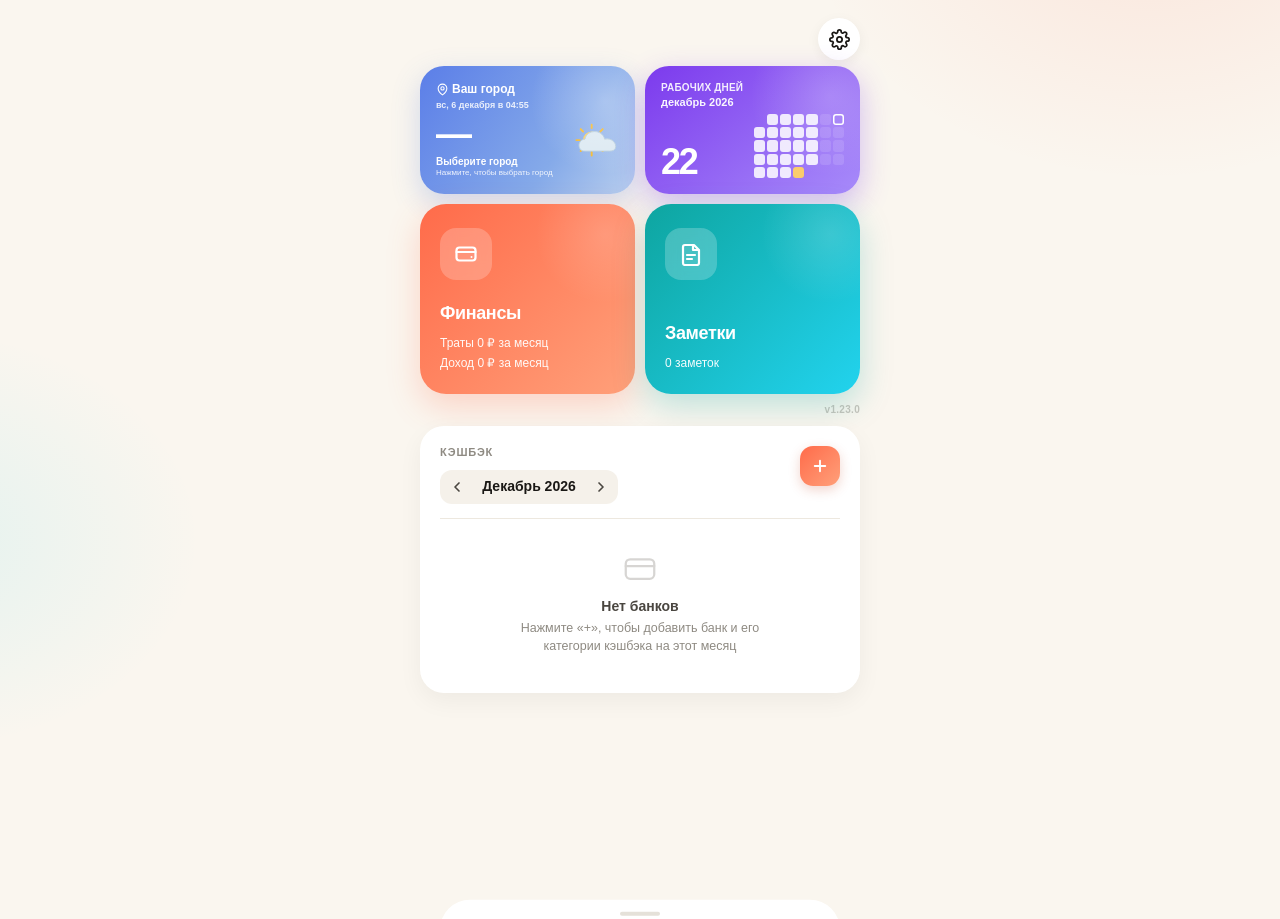
==== commit f813b5c9: "Add compact new-operation sheet from preview; keep keypad view behind a setting" ====
--- a/index.html
+++ b/index.html
@@ -229,7 +229,7 @@
           </button>
         </div>
 
-        <div class="hub-version" id="hub-version">v1.22.2</div>
+        <div class="hub-version" id="hub-version">v1.23.0</div>
 
         <section class="cashback-widget" id="cashbackWidget" data-card-id="widget-cashback" data-card-name="Виджет «Кэшбэк»" aria-labelledby="cashbackTitle">
           <div class="cb-head">
@@ -1775,6 +1775,17 @@
         </button>
       </div>
 
+      <div class="hub-setting-item hub-setting-item--stack">
+        <div class="hub-setting-info">
+          <div class="hub-setting-name">Форма новой операции</div>
+          <div class="hub-setting-desc">Обычная — компактная форма, с калькулятором — цифровая клавиатура</div>
+        </div>
+        <div class="hub-mode-toggle" role="radiogroup" aria-label="Форма новой операции">
+          <button class="hub-mode-btn" type="button" role="radio" aria-checked="true" data-entry-mode="quick">Обычный</button>
+          <button class="hub-mode-btn" type="button" role="radio" aria-checked="false" data-entry-mode="calc">С калькулятором</button>
+        </div>
+      </div>
+
       <button class="hub-setting-item hub-setting-item--action" id="hubSecuritySetting" type="button">
         <span class="hub-setting-info">
           <span class="hub-setting-name">Безопасность</span>
--- a/styles-preview.css
+++ b/styles-preview.css
@@ -5411,6 +5411,46 @@
   left: 27px;
 }
 
+.hub-setting-item--stack {
+  flex-direction: column;
+  align-items: stretch;
+  gap: 12px;
+}
+
+.hub-mode-toggle {
+  display: flex;
+  gap: 2px;
+  padding: 4px;
+  border-radius: 12px;
+  background: var(--soft);
+}
+
+.hub-mode-btn {
+  flex: 1;
+  padding: 9px 10px;
+  border: 0;
+  border-radius: 9px;
+  background: transparent;
+  color: var(--muted);
+  font-family: inherit;
+  font-size: 12.5px;
+  font-weight: 700;
+  line-height: 1.2;
+  cursor: pointer;
+  transition: background 0.2s ease, color 0.2s ease, box-shadow 0.2s ease;
+}
+
+.hub-mode-btn[aria-checked="true"] {
+  background: var(--surface);
+  color: var(--ink);
+  box-shadow: 0 2px 6px rgba(0, 0, 0, 0.06);
+}
+
+.hub-mode-btn:focus-visible {
+  outline: 2px solid var(--accent);
+  outline-offset: 2px;
+}
+
 /* ═══ Скрытие карточек хаба ═══ */
 [data-card-id] {
   -webkit-touch-callout: none;
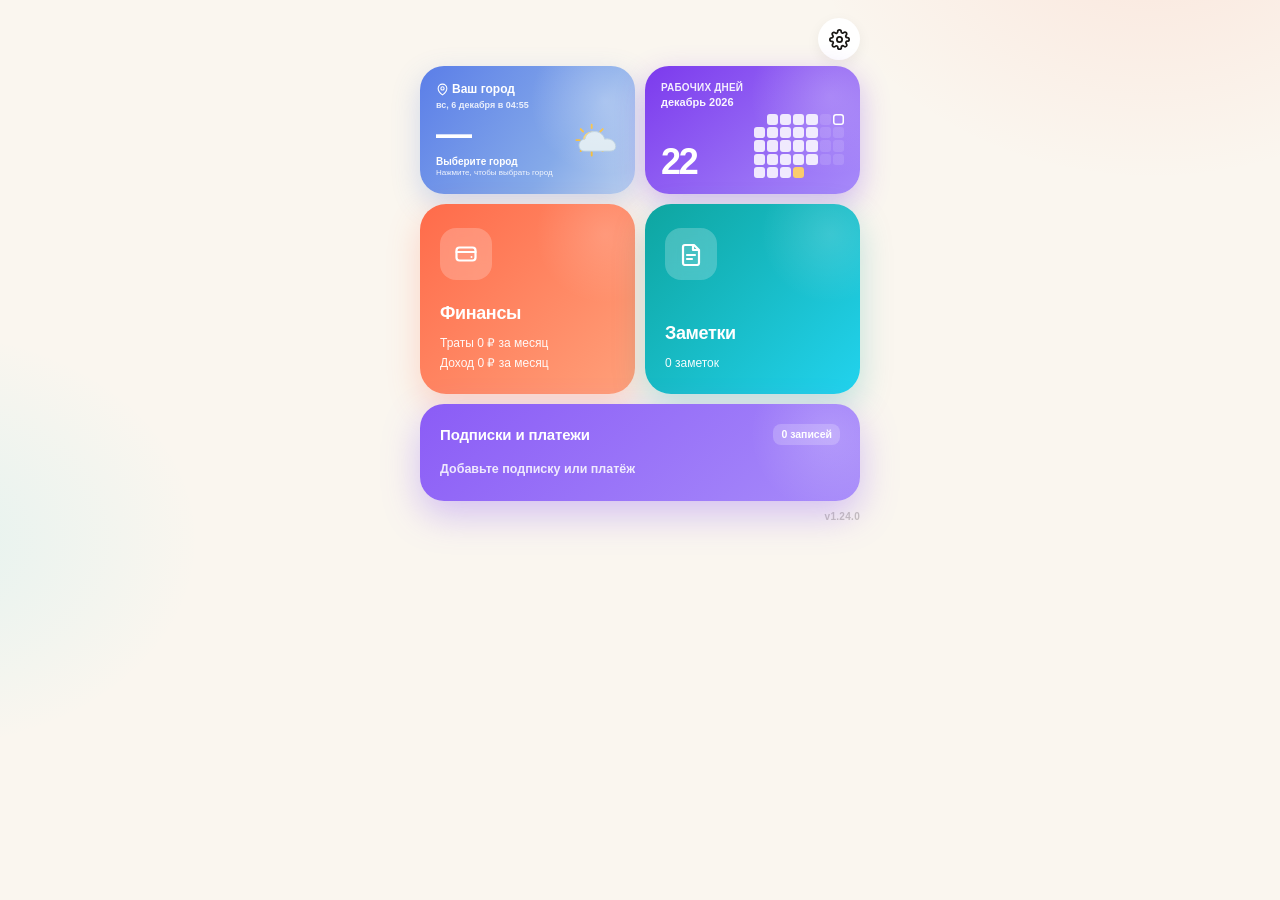
==== commit e286b5c2: "Добавить приложение «Подписки и платежи» вместо виджета кэшбэка - Новый экран subscriptions.html/css" ====
--- a/index.html
+++ b/index.html
@@ -36,14 +36,12 @@
   <link rel="stylesheet" href="styles-preview.css">
   <link rel="stylesheet" href="weather.css">
   <link rel="stylesheet" href="notes.css">
-  <link rel="stylesheet" href="cashback.css">
   <link rel="stylesheet" href="calendar.css">
   <link rel="stylesheet" href="update-banner.css">
   <script src="ru-work-calendar.js" defer></script>
   <script src="weather.js" defer></script>
   <script src="app.js" defer></script>
   <script src="notes.js" defer></script>
-  <script src="cashback.js" defer></script>
   <script src="calendar.js" defer></script>
   <script src="update-banner.js" defer></script>
 </head>
@@ -227,30 +225,19 @@
               <div class="hub-app-stat" id="hub-notes-stat">0 заметок</div>
             </div>
           </button>
-        </div>
-
-        <div class="hub-version" id="hub-version">v1.23.0</div>
-
-        <section class="cashback-widget" id="cashbackWidget" data-card-id="widget-cashback" data-card-name="Виджет «Кэшбэк»" aria-labelledby="cashbackTitle">
-          <div class="cb-head">
-            <div class="cb-head-left">
-              <h2 class="cb-lbl" id="cashbackTitle">Кэшбэк</h2>
-              <div class="cb-month-nav">
-                <button class="cb-month-btn" type="button" id="cbPrevMonth" aria-label="Предыдущий месяц">
-                  <svg viewBox="0 0 24 24"><path d="M15 18l-6-6 6-6"/></svg>
-                </button>
-                <div class="cb-month" id="cbMonthLabel" aria-live="polite">Октябрь 2026</div>
-                <button class="cb-month-btn" type="button" id="cbNextMonth" aria-label="Следующий месяц">
-                  <svg viewBox="0 0 24 24"><path d="M9 18l6-6-6-6"/></svg>
-                </button>
-              </div>
-            </div>
-            <button class="cb-add-btn" type="button" id="cbAddBank" aria-label="Добавить банк" title="Добавить банк">
-              <svg viewBox="0 0 24 24"><line x1="12" y1="5" x2="12" y2="19"/><line x1="5" y1="12" x2="19" y2="12"/></svg>
-            </button>
-          </div>
-          <div class="cb-list" id="cbList"></div>
-        </section>
+
+          <button id="hub-subscriptions" class="hub-subscriptions" type="button" data-card-id="app-subscriptions" data-card-name="Приложение «Подписки и платежи»" aria-label="Открыть приложение Подписки и платежи">
+            <div class="hub-sub-head">
+              <div class="hub-sub-title">Подписки и платежи</div>
+              <div class="hub-sub-badge" id="hub-sub-count">0 записей</div>
+            </div>
+            <div class="hub-sub-list" id="hub-sub-list">
+              <div class="hub-sub-empty">Добавьте подписку или платёж</div>
+            </div>
+          </button>
+        </div>
+
+        <div class="hub-version" id="hub-version">v1.24.0</div>
       </div>
     </section>
 
@@ -1661,65 +1648,6 @@
     </div>
   </div>
 
-  <!-- Кэшбэк: шторка добавления и редактирования банка -->
-  <div class="cb-backdrop" id="cbBackdrop"></div>
-  <div class="cb-modal" id="cbModal" role="dialog" aria-modal="true" aria-labelledby="cbModalTitle">
-    <div class="cb-handle"></div>
-    <div class="cb-modal-head">
-      <div class="cb-modal-title" id="cbModalTitle">Добавить банк</div>
-      <button class="cb-modal-close" type="button" id="cbClose" aria-label="Закрыть" title="Закрыть">
-        <svg class="icon" aria-hidden="true" focusable="false"><use href="#i-x"></use></svg>
-      </button>
-    </div>
-
-    <div id="cbBankSelectorWrap">
-      <div class="cb-field-label" id="cbBankLabel">Выберите банк</div>
-      <div class="cb-bank-grid" id="cbBankGrid" role="group" aria-labelledby="cbBankLabel"></div>
-    </div>
-
-    <div class="cb-edit-head" id="cbEditHead" hidden>
-      <div class="cb-edit-info">
-        <div class="cb-logo" id="cbEditLogo"></div>
-        <div class="cb-edit-name" id="cbEditName"></div>
-      </div>
-      <button class="cb-delete-btn" type="button" id="cbDeleteBank" aria-label="Удалить банк" title="Удалить банк">
-        <svg viewBox="0 0 24 24"><path d="M3 6h18M19 6v14a2 2 0 0 1-2 2H7a2 2 0 0 1-2-2V6m3 0V4a2 2 0 0 1 2-2h4a2 2 0 0 1 2 2v2"/></svg>
-      </button>
-    </div>
-
-    <label class="cb-field-label" for="cbCatInput">Категории кэшбэка</label>
-    <div class="cb-cat-editor" id="cbCatEditor"></div>
-
-    <div class="cb-cat-input-row">
-      <input
-        type="text"
-        id="cbCatInput"
-        placeholder="Напр. Супермаркеты 5%"
-        maxlength="40"
-        autocomplete="off"
-        enterkeyhint="done"
-      >
-      <button type="button" id="cbAddCat" aria-label="Добавить категорию" title="Добавить категорию">
-        <svg viewBox="0 0 24 24"><line x1="12" y1="5" x2="12" y2="19"/><line x1="5" y1="12" x2="19" y2="12"/></svg>
-      </button>
-    </div>
-
-    <p class="cb-error" id="cbError" role="alert" hidden></p>
-
-    <button class="cb-save-btn" type="button" id="cbSave">Сохранить</button>
-  </div>
-
-  <div class="cb-confirm-backdrop" id="cbConfirmBackdrop"></div>
-  <div class="cb-confirm" id="cbConfirm" role="dialog" aria-modal="true" aria-labelledby="cbConfirmTitle">
-    <div class="cb-confirm-title" id="cbConfirmTitle">Удалить банк?</div>
-    <p class="cb-confirm-text" id="cbConfirmText"></p>
-    <div class="cb-confirm-actions">
-      <button class="cb-confirm-cancel" type="button" id="cbConfirmCancel">Отмена</button>
-      <button class="cb-confirm-delete" type="button" id="cbConfirmDelete">Удалить</button>
-    </div>
-  </div>
-
-
   <div class="modal-overlay" id="hubExportModal" hidden>
     <div class="modal-card hub-export-card" role="dialog" aria-modal="true" aria-labelledby="hubExportTitle" aria-describedby="hubExportHint">
       <div class="modal-header">
--- a/styles-preview.css
+++ b/styles-preview.css
@@ -5643,3 +5643,133 @@
 html[data-theme="dark"] .hub-card-action-backdrop {
   background: rgba(0, 0, 0, 0.62);
 }
+
+/* ═══ Карточка «Подписки и платежи» ═══ */
+.hub-bento > .hub-subscriptions {
+  grid-column: span 4;
+  width: 100%;
+  min-width: 0;
+  appearance: none;
+  border: 0;
+  border-radius: 24px;
+  padding: 20px;
+  color: #ffffff;
+  text-align: left;
+  font-family: inherit;
+  background: linear-gradient(140deg, #8B5CF6 0%, #A78BFA 100%);
+  box-shadow: 0 14px 36px rgba(139, 92, 246, 0.35);
+  cursor: pointer;
+  position: relative;
+  overflow: hidden;
+  transition: transform 0.15s ease, box-shadow 0.15s ease;
+  -webkit-tap-highlight-color: transparent;
+}
+
+.hub-subscriptions::after {
+  content: "";
+  position: absolute;
+  top: -50px;
+  right: -50px;
+  width: 160px;
+  height: 160px;
+  border-radius: 50%;
+  background: radial-gradient(circle, rgba(255, 255, 255, 0.18), transparent 70%);
+  pointer-events: none;
+}
+
+.hub-subscriptions:active {
+  transform: scale(0.98);
+  box-shadow: 0 6px 18px rgba(139, 92, 246, 0.28);
+}
+
+.hub-subscriptions:focus-visible {
+  outline: 3px solid rgba(139, 92, 246, 0.45);
+  outline-offset: 3px;
+}
+
+.hub-sub-head {
+  display: flex;
+  justify-content: space-between;
+  align-items: center;
+  gap: 12px;
+  margin-bottom: 14px;
+  position: relative;
+  z-index: 1;
+}
+
+.hub-sub-title {
+  font-size: 15px;
+  font-weight: 800;
+  letter-spacing: -0.01em;
+}
+
+.hub-sub-badge {
+  flex-shrink: 0;
+  font-size: 10.5px;
+  font-weight: 700;
+  background: rgba(255, 255, 255, 0.2);
+  padding: 3px 8px;
+  border-radius: 8px;
+}
+
+.hub-sub-list {
+  display: flex;
+  flex-direction: column;
+  gap: 8px;
+  position: relative;
+  z-index: 1;
+}
+
+.hub-sub-item {
+  display: flex;
+  justify-content: space-between;
+  align-items: center;
+  gap: 12px;
+  background: rgba(255, 255, 255, 0.14);
+  border-radius: 14px;
+  padding: 10px 14px;
+}
+
+.hub-sub-info {
+  display: flex;
+  flex-direction: column;
+  gap: 2px;
+  min-width: 0;
+}
+
+.hub-sub-name {
+  font-size: 13.5px;
+  font-weight: 600;
+  white-space: nowrap;
+  overflow: hidden;
+  text-overflow: ellipsis;
+}
+
+.hub-sub-date {
+  font-size: 11px;
+  opacity: 0.8;
+  font-weight: 500;
+}
+
+.hub-sub-date.is-urgent {
+  color: #FFD1C1;
+  opacity: 1;
+}
+
+.hub-sub-amt {
+  flex-shrink: 0;
+  font-size: 14px;
+  font-weight: 800;
+  letter-spacing: -0.02em;
+}
+
+.hub-sub-empty {
+  font-size: 12.5px;
+  font-weight: 600;
+  opacity: 0.85;
+  padding: 2px 0;
+}
+
+html[data-theme="dark"] .hub-subscriptions {
+  box-shadow: 0 14px 36px rgba(0, 0, 0, 0.45);
+}
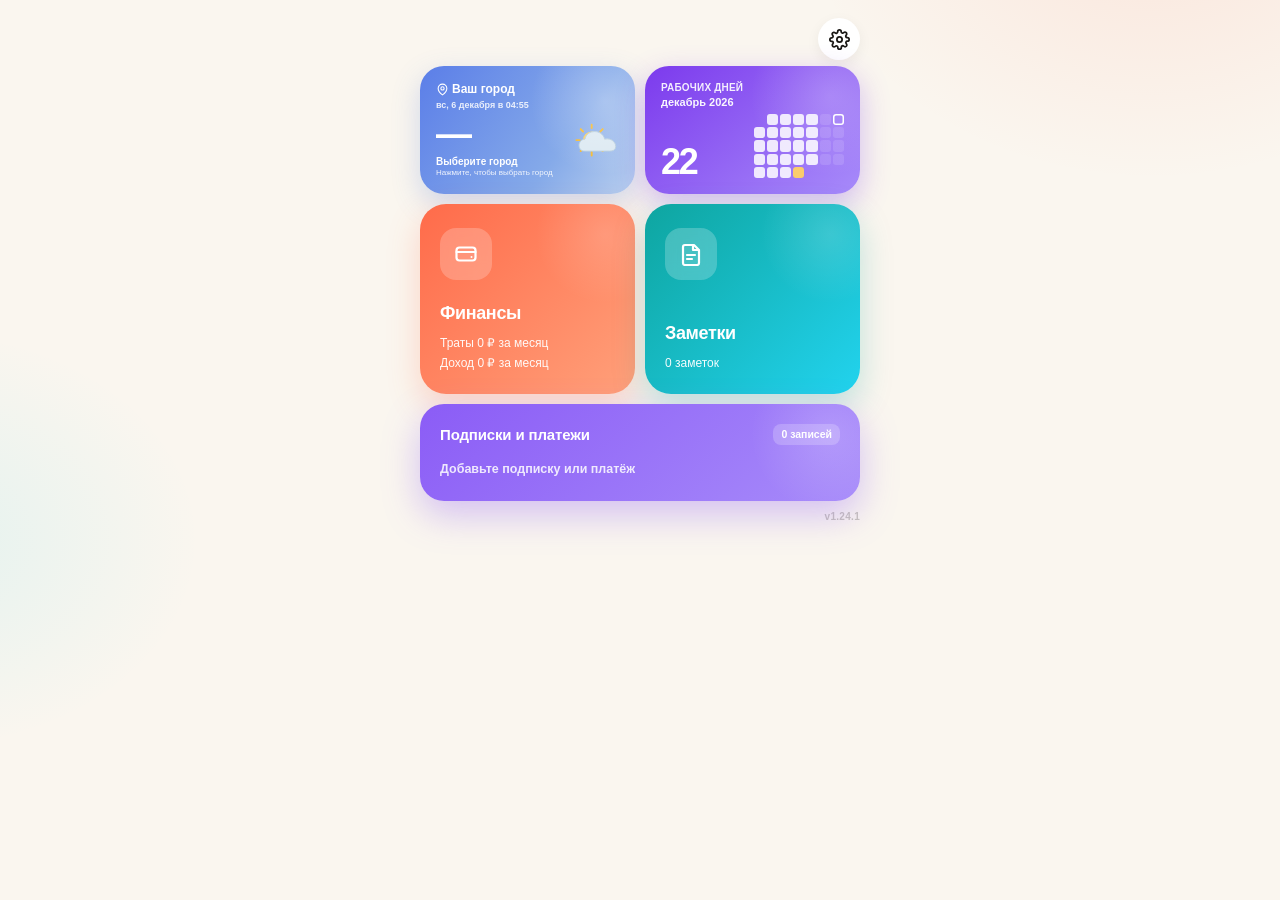
==== commit 66120127: "fix: bump cache v97 and hub v1.24.1 so users get access-pending fix" ====
--- a/index.html
+++ b/index.html
@@ -237,7 +237,7 @@
           </button>
         </div>
 
-        <div class="hub-version" id="hub-version">v1.24.0</div>
+        <div class="hub-version" id="hub-version">v1.24.1</div>
       </div>
     </section>
 
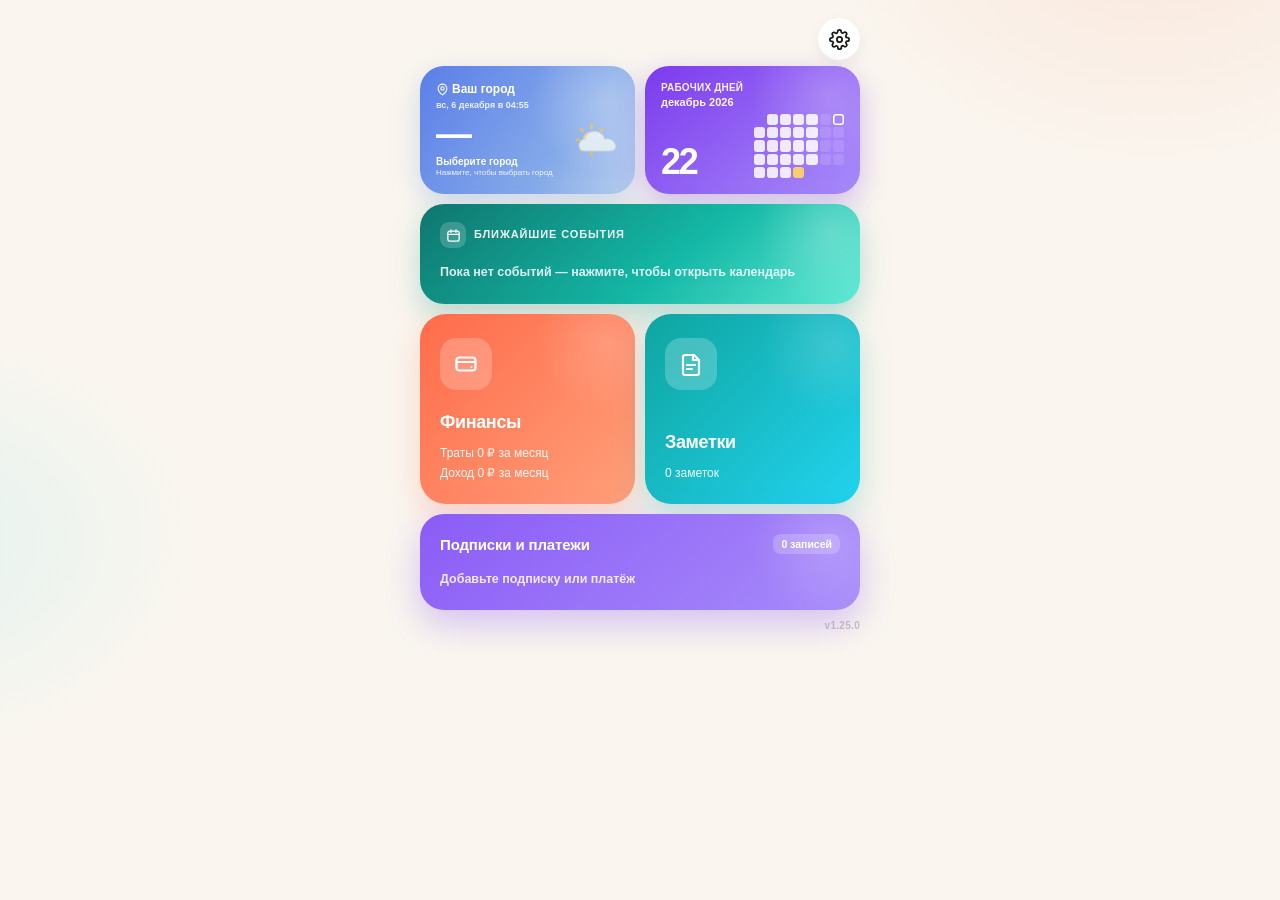
==== commit 16c85449: "Добавить виджет ближайших событий календаря в хаб - Новый виджет «Ближайшие события» под погодой и р" ====
--- a/index.html
+++ b/index.html
@@ -194,6 +194,34 @@
           </div>
         </div>
 
+        <div
+          class="hub-events"
+          id="hub-events-widget"
+          data-card-id="widget-events"
+          data-card-name="Виджет «Ближайшие события»"
+          role="button"
+          tabindex="0"
+          aria-haspopup="dialog"
+          aria-label="Ближайшие события. Открыть календарь"
+          title="Открыть календарь событий"
+        >
+          <div class="hub-events-head">
+            <div class="hub-events-heading">
+              <span class="hub-events-icon" aria-hidden="true">
+                <svg viewBox="0 0 24 24" fill="none" stroke="currentColor" stroke-width="2" stroke-linecap="round" stroke-linejoin="round">
+                  <rect x="3" y="5" width="18" height="16" rx="3"/>
+                  <path d="M8 3v4M16 3v4M3 10h18"/>
+                </svg>
+              </span>
+              <span class="hub-events-title">Ближайшие события</span>
+            </div>
+            <span class="hub-events-badge" id="hub-events-count" hidden></span>
+          </div>
+          <div class="hub-events-list" id="hub-events-list">
+            <div class="hub-events-empty">Пока нет событий</div>
+          </div>
+        </div>
+
         </div>
 
         <div class="hub-bento hub-apps" aria-label="Приложения">
@@ -237,7 +265,7 @@
           </button>
         </div>
 
-        <div class="hub-version" id="hub-version">v1.24.1</div>
+        <div class="hub-version" id="hub-version">v1.25.0</div>
       </div>
     </section>
 
--- a/calendar.css
+++ b/calendar.css
@@ -39,6 +39,216 @@
   margin-left: -1.5px;
   border-radius: 50%;
   background: var(--accent);
+}
+
+/* ═══ Виджет ближайших событий ═══ */
+.hub-bento > .hub-events {
+  grid-column: span 4;
+  min-width: 0;
+  display: flex;
+  flex-direction: column;
+  gap: 12px;
+  padding: 18px 20px;
+  border-radius: 24px;
+  color: #ffffff;
+  background: linear-gradient(140deg, #0F766E 0%, #14B8A6 58%, #5EEAD4 100%);
+  box-shadow: 0 12px 30px rgba(13, 148, 136, 0.28);
+  position: relative;
+  overflow: hidden;
+  cursor: pointer;
+  -webkit-tap-highlight-color: transparent;
+  transition: transform 0.15s ease, box-shadow 0.15s ease;
+}
+
+.hub-events::before {
+  content: '';
+  position: absolute;
+  top: -46px;
+  right: -46px;
+  width: 150px;
+  height: 150px;
+  border-radius: 50%;
+  background: radial-gradient(circle, rgba(255, 255, 255, 0.22), transparent 70%);
+  pointer-events: none;
+}
+
+.hub-events > * {
+  position: relative;
+  z-index: 1;
+}
+
+.hub-events:active:not(.is-card-pressing) {
+  transform: scale(0.99);
+  box-shadow: 0 6px 18px rgba(13, 148, 136, 0.24);
+}
+
+.hub-events:focus-visible {
+  outline: 3px solid rgba(20, 184, 166, 0.5);
+  outline-offset: 3px;
+}
+
+.hub-events-head {
+  display: flex;
+  align-items: center;
+  justify-content: space-between;
+  gap: 12px;
+}
+
+.hub-events-heading {
+  display: flex;
+  align-items: center;
+  gap: 8px;
+  min-width: 0;
+}
+
+.hub-events-icon {
+  flex-shrink: 0;
+  width: 26px;
+  height: 26px;
+  display: grid;
+  place-items: center;
+  border-radius: 9px;
+  background: rgba(255, 255, 255, 0.18);
+}
+
+.hub-events-icon svg {
+  width: 15px;
+  height: 15px;
+}
+
+.hub-events-title {
+  min-width: 0;
+  overflow: hidden;
+  text-overflow: ellipsis;
+  white-space: nowrap;
+  font-size: 11px;
+  font-weight: 800;
+  letter-spacing: 0.08em;
+  text-transform: uppercase;
+  opacity: 0.92;
+}
+
+.hub-events-badge {
+  flex-shrink: 0;
+  padding: 3px 8px;
+  border-radius: 8px;
+  background: rgba(255, 255, 255, 0.2);
+  font-size: 10.5px;
+  font-weight: 700;
+}
+
+.hub-events-badge[hidden] {
+  display: none;
+}
+
+.hub-events-list {
+  display: flex;
+  flex-direction: column;
+  gap: 8px;
+}
+
+.hub-event {
+  display: flex;
+  align-items: center;
+  gap: 12px;
+  padding: 8px 12px;
+  border-radius: 14px;
+  background: rgba(255, 255, 255, 0.14);
+}
+
+.hub-event-date {
+  flex-shrink: 0;
+  width: 42px;
+  height: 42px;
+  display: flex;
+  flex-direction: column;
+  align-items: center;
+  justify-content: center;
+  line-height: 1;
+  border-radius: 12px;
+  background: rgba(255, 255, 255, 0.18);
+}
+
+.hub-event-day {
+  font-size: 16px;
+  font-weight: 800;
+  letter-spacing: -0.02em;
+}
+
+.hub-event-month {
+  margin-top: 2px;
+  font-size: 9px;
+  font-weight: 700;
+  letter-spacing: 0.06em;
+  text-transform: uppercase;
+  opacity: 0.85;
+}
+
+.hub-event-info {
+  display: flex;
+  flex-direction: column;
+  gap: 2px;
+  min-width: 0;
+}
+
+.hub-event-title {
+  overflow: hidden;
+  text-overflow: ellipsis;
+  white-space: nowrap;
+  font-size: 13.5px;
+  font-weight: 600;
+}
+
+.hub-event-meta {
+  overflow: hidden;
+  text-overflow: ellipsis;
+  white-space: nowrap;
+  font-size: 10.5px;
+  font-weight: 600;
+  opacity: 0.78;
+}
+
+.hub-event.is-today .hub-event-date {
+  color: #0F766E;
+  background: #ffffff;
+}
+
+.hub-event.is-today .hub-event-meta {
+  opacity: 1;
+  font-weight: 700;
+}
+
+.hub-events-empty {
+  padding: 4px 0;
+  font-size: 12.5px;
+  font-weight: 600;
+  line-height: 1.4;
+  opacity: 0.85;
+}
+
+html[data-theme="dark"] .hub-events {
+  box-shadow: 0 12px 30px rgba(0, 0, 0, 0.42);
+}
+
+@media (max-width: 380px) {
+  .hub-events {
+    padding: 14px 16px;
+    border-radius: 20px;
+  }
+
+  .hub-events-title {
+    font-size: 10px;
+  }
+
+  .hub-event {
+    gap: 10px;
+    padding: 7px 10px;
+  }
+
+  .hub-event-date {
+    width: 40px;
+    height: 40px;
+  }
 }
 
 /* ═══ Большой календарь ═══ */
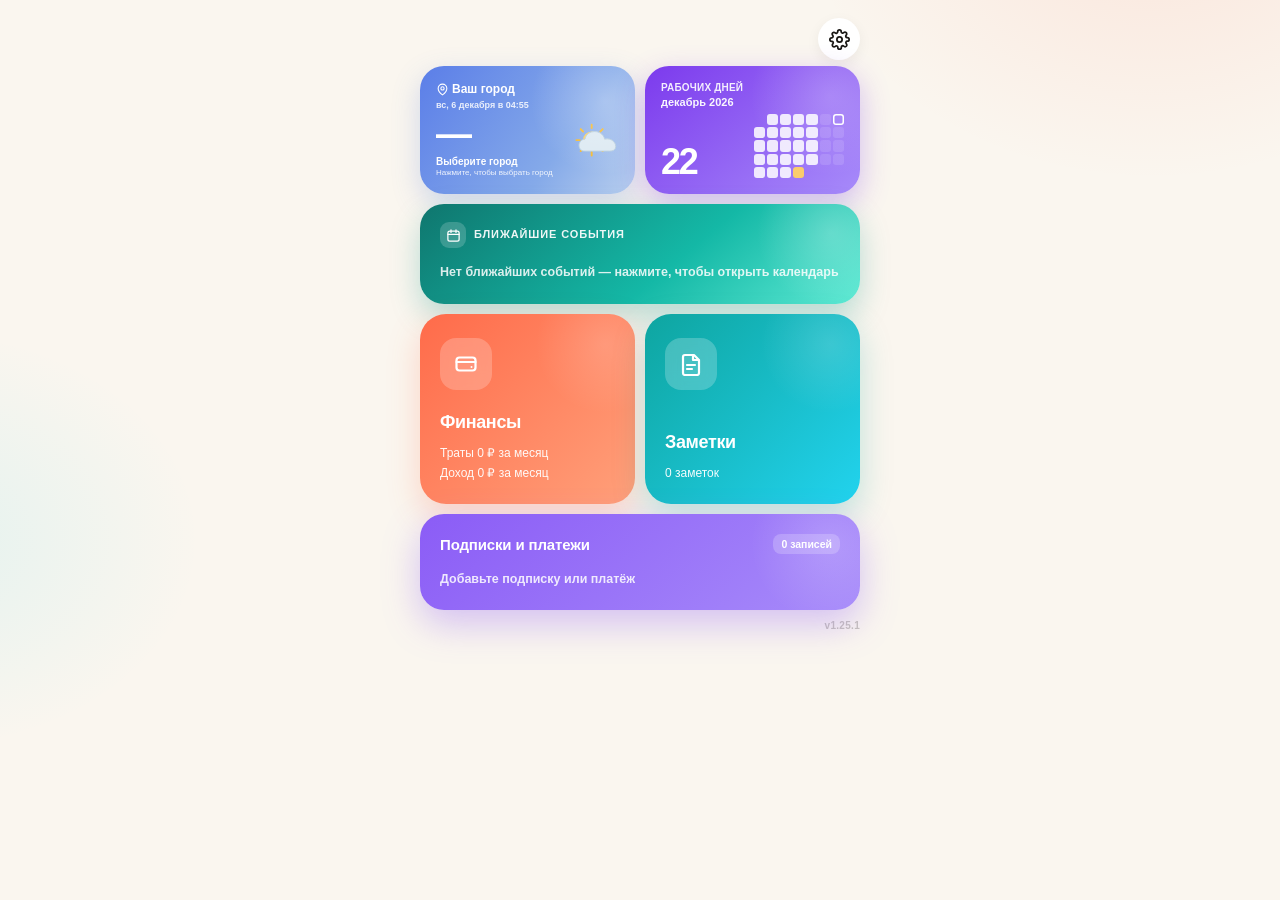
==== commit 17ac3ac0: "fix: hide past events in hub upcoming widget (v1.25.1)" ====
--- a/index.html
+++ b/index.html
@@ -218,7 +218,7 @@
             <span class="hub-events-badge" id="hub-events-count" hidden></span>
           </div>
           <div class="hub-events-list" id="hub-events-list">
-            <div class="hub-events-empty">Пока нет событий</div>
+            <div class="hub-events-empty">Нет ближайших событий</div>
           </div>
         </div>
 
@@ -265,7 +265,7 @@
           </button>
         </div>
 
-        <div class="hub-version" id="hub-version">v1.25.0</div>
+        <div class="hub-version" id="hub-version">v1.25.1</div>
       </div>
     </section>
 
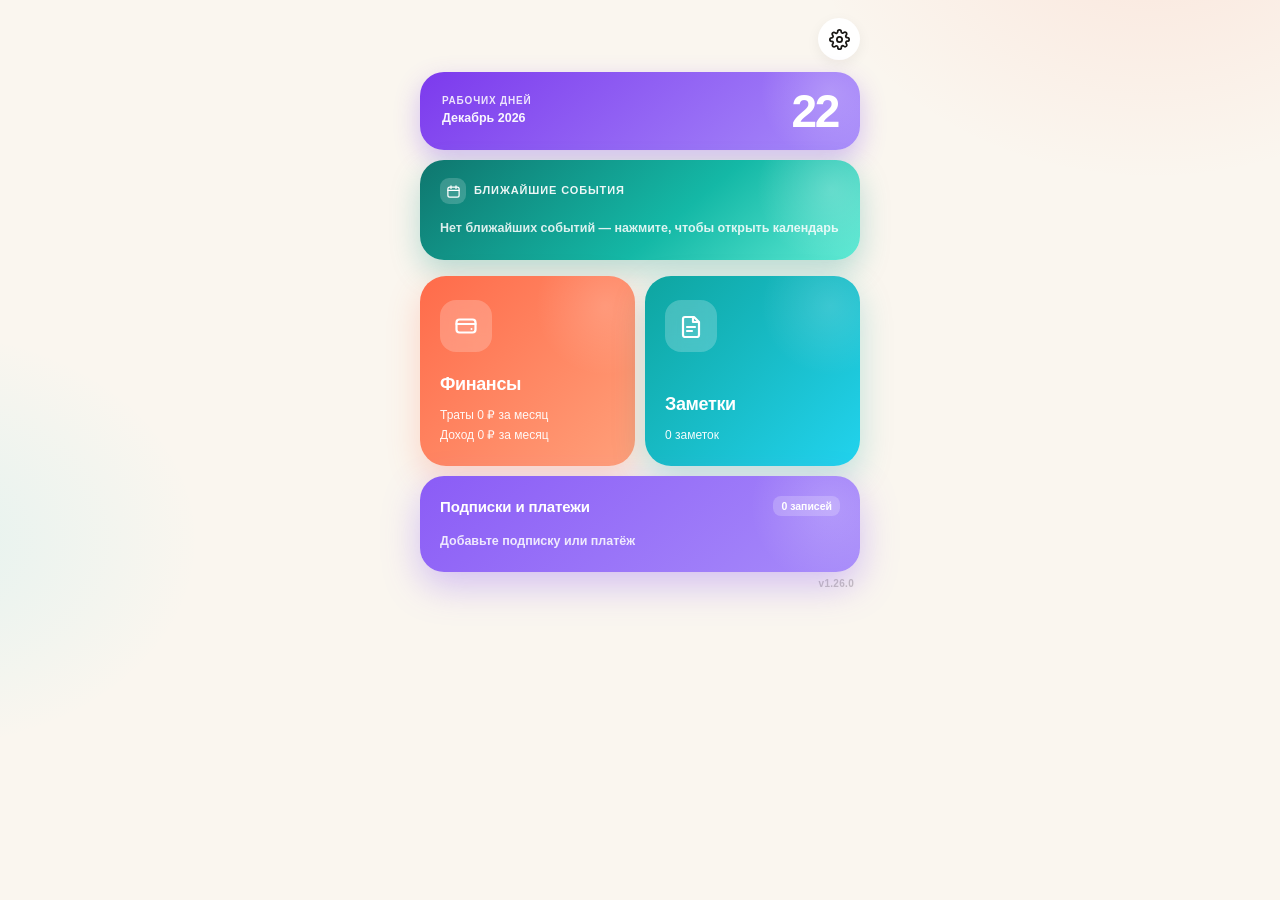
==== commit b1a3425f: "feat: убрать погоду, виджет рабочих дней по превью, импорт данных в хабе (v1.26.0)" ====
--- a/index.html
+++ b/index.html
@@ -34,12 +34,10 @@
   <link rel="stylesheet" href="styles.css">
   <link rel="stylesheet" href="styles-modern.css">
   <link rel="stylesheet" href="styles-preview.css">
-  <link rel="stylesheet" href="weather.css">
   <link rel="stylesheet" href="notes.css">
   <link rel="stylesheet" href="calendar.css">
   <link rel="stylesheet" href="update-banner.css">
   <script src="ru-work-calendar.js" defer></script>
-  <script src="weather.js" defer></script>
   <script src="app.js" defer></script>
   <script src="notes.js" defer></script>
   <script src="calendar.js" defer></script>
@@ -160,68 +158,52 @@
         </div>
 
         <div class="hub-bento hub-widgets" aria-label="Виджеты">
-          <div id="hub-weather" class="hub-weather" data-card-id="widget-weather" data-card-name="Виджет «Погода»" role="button" tabindex="0" aria-haspopup="dialog" aria-label="Погода. Выбрать местоположение">
-            <div class="weather-heading">
-              <svg class="weather-pin" viewBox="0 0 24 24" fill="none" stroke="currentColor" stroke-width="2" aria-hidden="true"><path d="M20 10c0 6-8 12-8 12S4 16 4 10a8 8 0 1 1 16 0Z"/><circle cx="12" cy="10" r="3"/></svg>
-              <span id="weather-city">Выбрать город</span>
-            </div>
-            <div id="weather-date" class="weather-date"></div>
-            <div class="weather-bottom">
-              <div class="weather-reading"><div id="weather-temp" class="weather-temp">—°</div><div id="weather-condition" class="weather-condition">Настроить погоду</div></div>
-              <div id="weather-icon" class="weather-icon" aria-hidden="true"></div>
-            </div>
-            <span id="weather-status" class="weather-status" role="status"></span>
-          </div>
-        <div
-          class="hub-widget"
-          id="hub-widget"
-          data-card-id="widget-days"
-          data-card-name="Виджет «Рабочих дней»"
-          role="button"
-          tabindex="0"
-          aria-haspopup="dialog"
-          aria-label="Рабочие дни. Открыть календарь событий"
-          title="Открыть календарь"
-          aria-live="polite"
-        >
-          <div class="hub-widget-head">
-            <div class="hub-widget-lbl">Рабочих дней</div>
-            <div id="hub-widget-month" class="hub-widget-month">октябрь 2026</div>
-          </div>
-          <div class="hub-widget-body">
+          <div
+            class="hub-widget"
+            id="hub-widget"
+            data-card-id="widget-days"
+            data-card-name="Виджет «Рабочих дней»"
+            role="button"
+            tabindex="0"
+            aria-haspopup="dialog"
+            aria-label="Рабочие дни. Открыть календарь событий"
+            title="Открыть календарь"
+            aria-live="polite"
+          >
+            <div class="hub-widget-info">
+              <div class="hub-widget-lbl">Рабочих дней</div>
+              <div id="hub-widget-month" class="hub-widget-month">октябрь 2026</div>
+            </div>
             <div id="hub-widget-count" class="hub-widget-num">22</div>
-            <div id="hub-widget-calendar" class="hub-cal-grid" aria-hidden="true"></div>
-          </div>
-        </div>
-
-        <div
-          class="hub-events"
-          id="hub-events-widget"
-          data-card-id="widget-events"
-          data-card-name="Виджет «Ближайшие события»"
-          role="button"
-          tabindex="0"
-          aria-haspopup="dialog"
-          aria-label="Ближайшие события. Открыть календарь"
-          title="Открыть календарь событий"
-        >
-          <div class="hub-events-head">
-            <div class="hub-events-heading">
-              <span class="hub-events-icon" aria-hidden="true">
-                <svg viewBox="0 0 24 24" fill="none" stroke="currentColor" stroke-width="2" stroke-linecap="round" stroke-linejoin="round">
-                  <rect x="3" y="5" width="18" height="16" rx="3"/>
-                  <path d="M8 3v4M16 3v4M3 10h18"/>
-                </svg>
-              </span>
-              <span class="hub-events-title">Ближайшие события</span>
-            </div>
-            <span class="hub-events-badge" id="hub-events-count" hidden></span>
-          </div>
-          <div class="hub-events-list" id="hub-events-list">
-            <div class="hub-events-empty">Нет ближайших событий</div>
-          </div>
-        </div>
-
+          </div>
+
+          <div
+            class="hub-events"
+            id="hub-events-widget"
+            data-card-id="widget-events"
+            data-card-name="Виджет «Ближайшие события»"
+            role="button"
+            tabindex="0"
+            aria-haspopup="dialog"
+            aria-label="Ближайшие события. Открыть календарь"
+            title="Открыть календарь событий"
+          >
+            <div class="hub-events-head">
+              <div class="hub-events-heading">
+                <span class="hub-events-icon" aria-hidden="true">
+                  <svg viewBox="0 0 24 24" fill="none" stroke="currentColor" stroke-width="2" stroke-linecap="round" stroke-linejoin="round">
+                    <rect x="3" y="5" width="18" height="16" rx="3"/>
+                    <path d="M8 3v4M16 3v4M3 10h18"/>
+                  </svg>
+                </span>
+                <span class="hub-events-title">Ближайшие события</span>
+              </div>
+              <span class="hub-events-badge" id="hub-events-count" hidden></span>
+            </div>
+            <div class="hub-events-list" id="hub-events-list">
+              <div class="hub-events-empty">Нет ближайших событий</div>
+            </div>
+          </div>
         </div>
 
         <div class="hub-bento hub-apps" aria-label="Приложения">
@@ -265,7 +247,7 @@
           </button>
         </div>
 
-        <div class="hub-version" id="hub-version">v1.25.1</div>
+        <div class="hub-version" id="hub-version">v1.26.0</div>
       </div>
     </section>
 
@@ -1710,6 +1692,32 @@
     </div>
   </div>
 
+  <div class="modal-overlay" id="hubImportModal" hidden>
+    <div class="modal-card hub-export-card" role="dialog" aria-modal="true" aria-labelledby="hubImportTitle" aria-describedby="hubImportHint">
+      <div class="modal-header">
+        <h2 id="hubImportTitle">Импорт данных</h2>
+        <button class="icon-button icon-button--soft modal-close-button" id="hubImportClose" type="button" aria-label="Закрыть импорт">
+          <svg class="icon" aria-hidden="true" focusable="false"><use href="#i-x"></use></svg>
+        </button>
+      </div>
+      <p class="hub-export-hint" id="hubImportHint">Выберите файл резервной копии JSON, созданный через «Экспорт данных» этого приложения. Импорт заменит все текущие финансовые данные: операции, категории, начальный баланс и быстрые шаблоны. Это действие нельзя отменить — перед импортом рекомендуется сделать экспорт текущих данных.</p>
+      <div class="hub-export-options">
+        <button class="hub-export-option" id="hubImportChoose" type="button">
+          <span class="hub-export-format" aria-hidden="true">📂</span>
+          <span class="hub-setting-info">
+            <span class="hub-setting-name">Выбрать файл JSON</span>
+            <span class="hub-setting-desc">Поддерживаются файлы, созданные через «Экспорт данных» и «Импорт JSON» на экране настроек.</span>
+          </span>
+          <span class="hub-setting-chev" aria-hidden="true">›</span>
+        </button>
+      </div>
+      <input id="hubImportFile" type="file" accept="application/json,.json" hidden>
+      <p class="hub-export-hint">Заметки, кэшбэк, события календаря и настройки PIN / Face ID в файл не входят и не затрагиваются импортом. Резервная копия не зашифрована — храните файл в надёжном месте.</p>
+      <p class="hub-export-status" id="hubImportStatus" role="status" aria-live="polite" hidden></p>
+      <p class="security-modal-error" id="hubImportError" role="alert" hidden></p>
+    </div>
+  </div>
+
   <div class="hub-settings-backdrop" id="hubSettingsBackdrop" hidden></div>
   <div class="hub-settings-sheet" id="hubSettingsSheet" role="dialog" aria-modal="true" aria-labelledby="hubSettingsTitle" hidden>
     <div class="hub-settings-handle" aria-hidden="true"></div>
@@ -1762,25 +1770,14 @@
         </span>
         <span class="hub-setting-chev" aria-hidden="true">›</span>
       </button>
-    </div>
-  </div>
-
-  <div id="weather-modal" class="modal-overlay" hidden>
-    <div class="modal-card weather-settings-card" role="dialog" aria-modal="true" aria-labelledby="weather-settings-title">
-      <div class="modal-header">
-        <h2 id="weather-settings-title">Погода</h2>
-        <button id="weather-close" class="icon-button icon-button--soft modal-close-button" type="button" aria-label="Закрыть погоду">×</button>
-      </div>
-      <p class="weather-help">Выберите город или определите местоположение. Координаты передаются Open-Meteo, а при его недоступности — резервному сервису wttr.in для получения погоды; поиск города также выполняется онлайн. Разрешение геолокации запрашивается только по кнопке ниже.</p>
-      <button id="weather-location" class="secondary-button" type="button">Определить местоположение</button>
-      <form id="weather-search-form" class="weather-search-form">
-        <label for="weather-search-input">Город</label>
-        <div class="weather-search-row"><input id="weather-search-input" type="search" placeholder="Например, Москва" minlength="2" maxlength="100" required autocomplete="off"><button class="secondary-button" type="submit">Найти</button></div>
-      </form>
-      <div id="weather-search-results" class="weather-search-results" aria-label="Найденные города"></div>
-      <p id="weather-settings-status" class="weather-help" role="status" aria-live="polite"></p>
-      <button id="weather-refresh" class="secondary-button" type="button">Обновить погоду</button>
-      <p class="weather-help">Температура в °C. Время — по часам устройства. Без интернета показываются последние сохранённые данные с отметкой обновления. Источники: Open-Meteo и wttr.in (WorldWeatherOnline).</p>
+
+      <button class="hub-setting-item hub-setting-item--action" id="hubImportSetting" type="button">
+        <span class="hub-setting-info">
+          <span class="hub-setting-name">Импорт данных</span>
+          <span class="hub-setting-desc">Финансы · JSON — заменит все текущие данные</span>
+        </span>
+        <span class="hub-setting-chev" aria-hidden="true">›</span>
+      </button>
     </div>
   </div>
 
--- a/styles-preview.css
+++ b/styles-preview.css
@@ -363,22 +363,27 @@
 
 /* ═══ Виджет рабочих дней ═══ */
 .hub-widget {
+  grid-column: span 4;
   position: relative;
   overflow: hidden;
   border-radius: 24px;
-  padding: 22px;
+  padding: 16px 22px;
   color: #ffffff;
-  background: linear-gradient(135deg, #7C3AED 0%, #A78BFA 100%);
-  box-shadow: 0 12px 32px rgba(124, 58, 237, 0.25);
+  background: linear-gradient(140deg, #7C3AED 0%, #A78BFA 100%);
+  box-shadow: 0 10px 26px rgba(124, 58, 237, 0.3);
+  display: flex;
+  justify-content: space-between;
+  align-items: center;
+  gap: 16px;
 }
 
 .hub-widget::before {
   content: '';
   position: absolute;
   top: -50px;
-  right: -50px;
-  width: 160px;
-  height: 160px;
+  right: -40px;
+  width: 140px;
+  height: 140px;
   border-radius: 50%;
   background: radial-gradient(circle, rgba(255, 255, 255, 0.2), transparent 70%);
   pointer-events: none;
@@ -389,94 +394,40 @@
   z-index: 1;
 }
 
-.hub-widget-head {
-  display: flex;
-  justify-content: space-between;
-  align-items: baseline;
-  margin-bottom: 12px;
+.hub-widget-info {
+  display: flex;
+  flex-direction: column;
+  gap: 2px;
+  min-width: 0;
 }
 
 .hub-widget-lbl {
-  font-size: 11px;
-  font-weight: 800;
+  font-size: 10px;
+  font-weight: 700;
   letter-spacing: 0.08em;
   text-transform: uppercase;
-  opacity: 0.9;
+  opacity: 0.85;
 }
 
 .hub-widget-month {
-  font-size: 12px;
+  font-size: 12.5px;
   font-weight: 600;
-  opacity: 0.8;
+  opacity: 0.95;
   text-transform: capitalize;
 }
 
-.hub-widget-body {
-  display: flex;
-  justify-content: space-between;
-  align-items: center;
-  gap: 16px;
-}
-
 .hub-widget-num {
-  font-size: 56px;
+  flex-shrink: 0;
+  font-size: 46px;
   font-weight: 800;
-  letter-spacing: -0.06em;
-  line-height: 0.85;
+  letter-spacing: -0.05em;
+  line-height: 1;
   font-variant-numeric: tabular-nums;
 }
 
-.hub-cal-grid {
-  display: grid;
-  grid-template-columns: repeat(7, 1fr);
-  gap: 4px;
-  width: 108px;
-  flex-shrink: 0;
-}
-
-.hub-cal-cell {
-  aspect-ratio: 1;
-  border-radius: 4px;
-  background: rgba(255, 255, 255, 0.15);
-}
-
-.hub-cal-cell.hub-cal-active {
-  background: rgba(255, 255, 255, 0.85);
-}
-
-.hub-cal-cell.hub-cal-weekend {
-  background: rgba(255, 255, 255, 0.12);
-}
-
-.hub-cal-cell.hub-cal-holiday {
-  background: rgba(255, 209, 102, 0.95);
-}
-
-.hub-cal-cell.hub-cal-shortened {
-  box-shadow: inset 0 0 0 1.5px #ffd166;
-}
-
-.hub-cal-cell.hub-cal-working-weekend {
-  background: rgba(255, 255, 255, 0.85);
-  box-shadow: inset 0 0 0 1.5px #ffd166;
-}
-
-.hub-cal-cell.hub-cal-today {
-  background: transparent;
-  box-shadow: inset 0 0 0 1.5px #ffffff;
-}
-
-.hub-cal-cell.hub-cal-today.hub-cal-holiday {
-  background: rgba(255, 209, 102, 0.95);
-}
-
-.hub-cal-cell.hub-cal-today.hub-cal-working-weekend {
-  background: rgba(255, 255, 255, 0.85);
-  box-shadow: inset 0 0 0 1.5px #ffd166;
-}
-
-.hub-cal-cell.hub-cal-empty {
-  background: transparent;
+@media (max-width: 380px) {
+  .hub-widget { padding: 14px 18px; }
+  .hub-widget-num { font-size: 40px; }
 }
 
 /* ═══ Версия проекта ═══ */
--- a/calendar.css
+++ b/calendar.css
@@ -15,7 +15,7 @@
   --calendar-working: #68d391;
 }
 
-/* ═══ Точки событий в мини-календаре виджета ═══ */
+/* ═══ Виджет рабочих дней ═══ */
 #hub-widget {
   cursor: pointer;
   transition: transform 0.15s ease;
@@ -23,22 +23,6 @@
 
 .hub-widget:active:not(.is-card-pressing) {
   transform: scale(0.99);
-}
-
-.hub-cal-cell {
-  position: relative;
-}
-
-.hub-cal-cell.hub-cal-has-event::after {
-  content: '';
-  position: absolute;
-  left: 50%;
-  bottom: 2px;
-  width: 3px;
-  height: 3px;
-  margin-left: -1.5px;
-  border-radius: 50%;
-  background: var(--accent);
 }
 
 /* ═══ Виджет ближайших событий ═══ */
